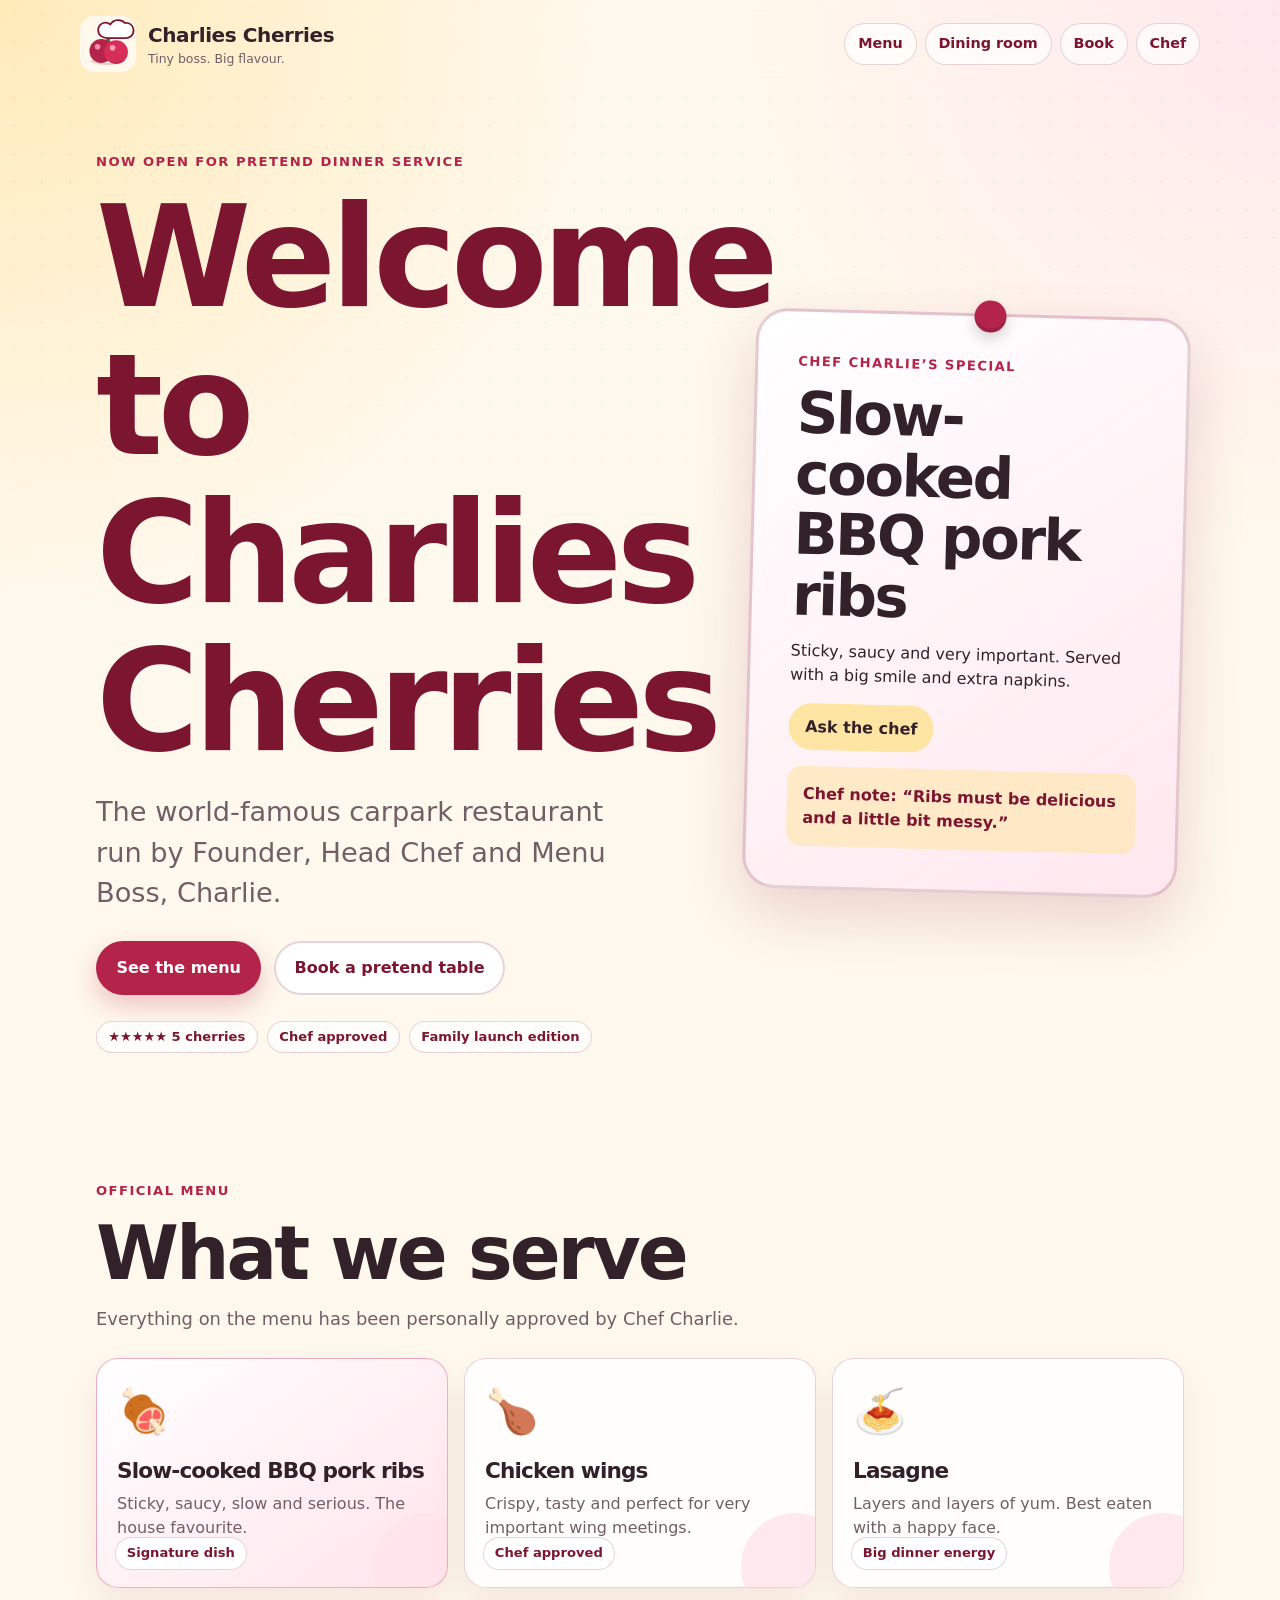
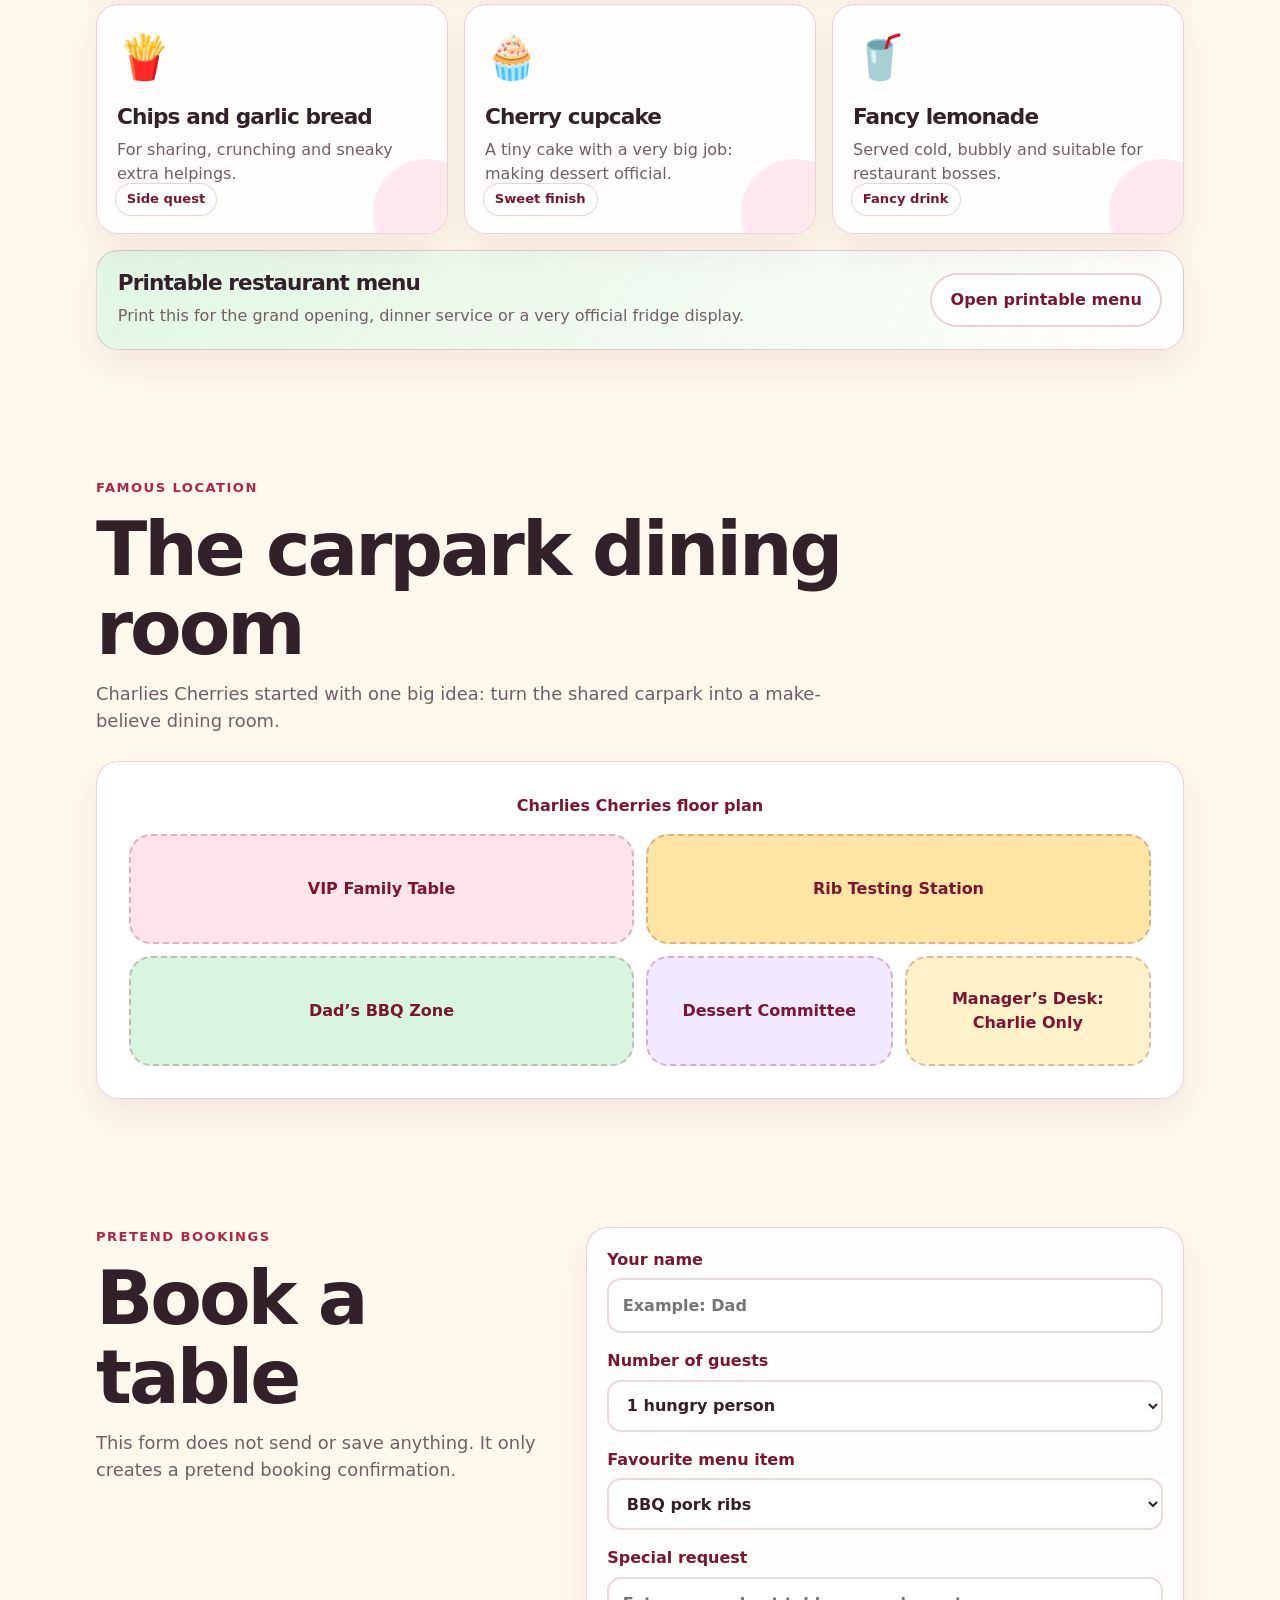
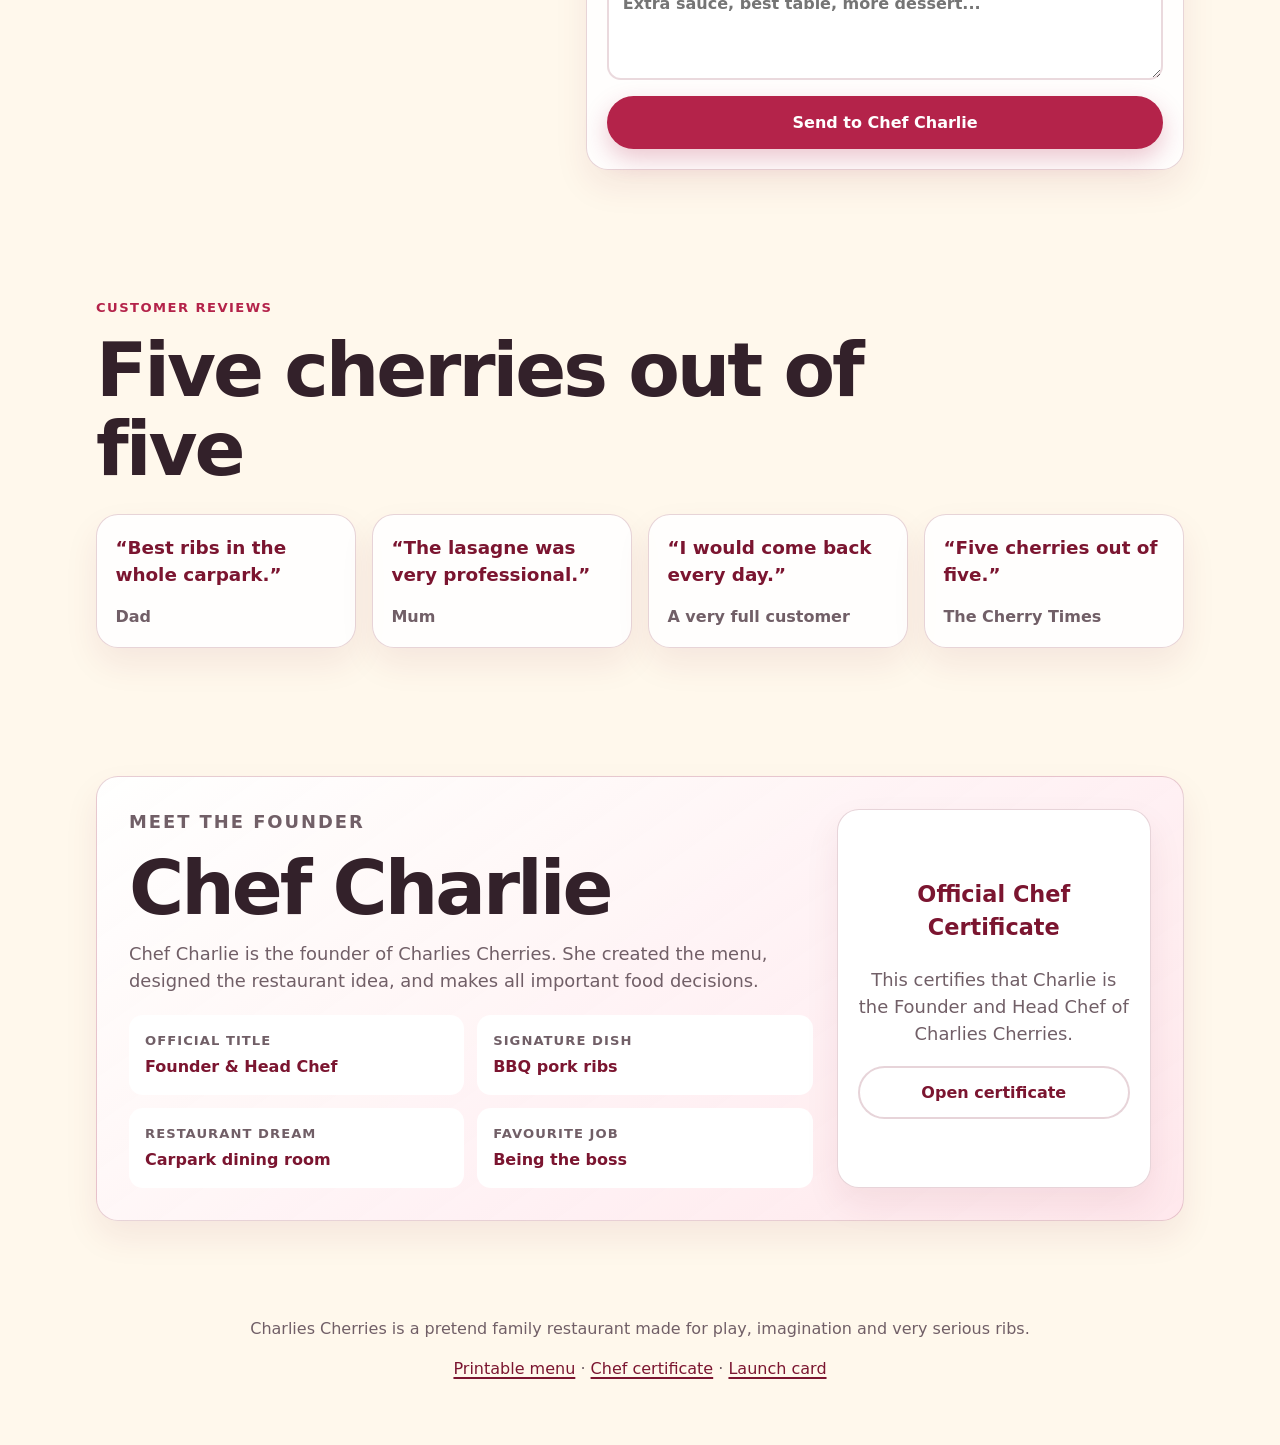
==== index.html @ 0bc9a3c6 "initial commit" ====
<!doctype html>
<html lang="en-AU">
<head>
  <meta charset="utf-8">
  <meta name="viewport" content="width=device-width, initial-scale=1">
  <meta name="robots" content="noindex,nofollow">
  <meta name="theme-color" content="#b4234a">
  <title>Charlies Cherries | Tiny boss. Big flavour.</title>
  <meta name="description" content="Charlies Cherries is a pretend family restaurant by Chef Charlie, serving ribs, wings, lasagne and big carpark dining room dreams.">
  <link rel="icon" href="/assets/img/icon-192.png">
  <link rel="apple-touch-icon" href="/assets/img/icon-192.png">
  <link rel="manifest" href="/manifest.webmanifest">
  <link rel="stylesheet" href="/assets/css/styles.css">
</head>
<body>
  <a class="skip-link" href="#main">Skip to content</a>

  <header class="site-header" aria-label="Charlies Cherries header">
    <a class="brand" href="/" aria-label="Charlies Cherries home">
      <img src="/assets/img/cherry-logo.svg" alt="" width="56" height="56">
      <span>
        <strong>Charlies Cherries</strong>
        <small>Tiny boss. Big flavour.</small>
      </span>
    </a>
    <nav aria-label="Main navigation">
      <a href="#menu">Menu</a>
      <a href="#dining-room">Dining room</a>
      <a href="#bookings">Book</a>
      <a href="#chef">Chef</a>
    </nav>
  </header>

  <main id="main">
    <section class="hero section-shell" aria-labelledby="hero-title">
      <div class="hero-copy">
        <p class="eyebrow">Now open for pretend dinner service</p>
        <h1 id="hero-title">Welcome to Charlies Cherries</h1>
        <p class="hero-subtitle">The world-famous carpark restaurant run by Founder, Head Chef and Menu Boss, Charlie.</p>
        <div class="hero-actions" aria-label="Page actions">
          <a class="button button-primary" href="#menu">See the menu</a>
          <a class="button button-secondary" href="#bookings">Book a pretend table</a>
        </div>
        <ul class="hero-badges" aria-label="Restaurant highlights">
          <li>★★★★★ 5 cherries</li>
          <li>Chef approved</li>
          <li>Family launch edition</li>
        </ul>
      </div>
      <div class="hero-card" aria-label="Restaurant special card">
        <div class="special-board">
          <span class="special-board__pin" aria-hidden="true"></span>
          <p class="eyebrow">Chef Charlie’s special</p>
          <h2>Slow-cooked BBQ pork ribs</h2>
          <p>Sticky, saucy and very important. Served with a big smile and extra napkins.</p>
          <button class="button button-small" type="button" data-chef-note>Ask the chef</button>
          <p class="chef-note" aria-live="polite">Chef note: “Ribs must be delicious and a little bit messy.”</p>
        </div>
      </div>
    </section>

    <section id="menu" class="section-shell" aria-labelledby="menu-title">
      <div class="section-heading">
        <p class="eyebrow">Official menu</p>
        <h2 id="menu-title">What we serve</h2>
        <p>Everything on the menu has been personally approved by Chef Charlie.</p>
      </div>

      <div class="menu-grid" aria-label="Menu items">
        <article class="menu-card menu-card-featured">
          <span class="menu-icon" aria-hidden="true">🍖</span>
          <h3>Slow-cooked BBQ pork ribs</h3>
          <p>Sticky, saucy, slow and serious. The house favourite.</p>
          <span class="menu-stamp">Signature dish</span>
        </article>
        <article class="menu-card">
          <span class="menu-icon" aria-hidden="true">🍗</span>
          <h3>Chicken wings</h3>
          <p>Crispy, tasty and perfect for very important wing meetings.</p>
          <span class="menu-stamp">Chef approved</span>
        </article>
        <article class="menu-card">
          <span class="menu-icon" aria-hidden="true">🍝</span>
          <h3>Lasagne</h3>
          <p>Layers and layers of yum. Best eaten with a happy face.</p>
          <span class="menu-stamp">Big dinner energy</span>
        </article>
        <article class="menu-card">
          <span class="menu-icon" aria-hidden="true">🍟</span>
          <h3>Chips and garlic bread</h3>
          <p>For sharing, crunching and sneaky extra helpings.</p>
          <span class="menu-stamp">Side quest</span>
        </article>
        <article class="menu-card">
          <span class="menu-icon" aria-hidden="true">🧁</span>
          <h3>Cherry cupcake</h3>
          <p>A tiny cake with a very big job: making dessert official.</p>
          <span class="menu-stamp">Sweet finish</span>
        </article>
        <article class="menu-card">
          <span class="menu-icon" aria-hidden="true">🥤</span>
          <h3>Fancy lemonade</h3>
          <p>Served cold, bubbly and suitable for restaurant bosses.</p>
          <span class="menu-stamp">Fancy drink</span>
        </article>
      </div>

      <div class="print-card">
        <div>
          <h3>Printable restaurant menu</h3>
          <p>Print this for the grand opening, dinner service or a very official fridge display.</p>
        </div>
        <a class="button button-secondary" href="/menu.html">Open printable menu</a>
      </div>
    </section>

    <section id="dining-room" class="section-shell dining-room" aria-labelledby="dining-title">
      <div class="section-heading">
        <p class="eyebrow">Famous location</p>
        <h2 id="dining-title">The carpark dining room</h2>
        <p>Charlies Cherries started with one big idea: turn the shared carpark into a make-believe dining room.</p>
      </div>

      <div class="map-card" role="img" aria-label="Pretend map of the Charlies Cherries carpark dining room">
        <div class="map-title">Charlies Cherries floor plan</div>
        <div class="map-grid">
          <div class="map-zone vip">VIP Family Table</div>
          <div class="map-zone ribs">Rib Testing Station</div>
          <div class="map-zone kitchen">Dad’s BBQ Zone</div>
          <div class="map-zone dessert">Dessert Committee</div>
          <div class="map-zone manager">Manager’s Desk: Charlie Only</div>
        </div>
      </div>
    </section>

    <section id="bookings" class="section-shell bookings" aria-labelledby="booking-title">
      <div class="section-heading">
        <p class="eyebrow">Pretend bookings</p>
        <h2 id="booking-title">Book a table</h2>
        <p>This form does not send or save anything. It only creates a pretend booking confirmation.</p>
      </div>

      <form class="booking-form" data-booking-form>
        <label>
          Your name
          <input name="guest" type="text" autocomplete="off" placeholder="Example: Dad" required>
        </label>
        <label>
          Number of guests
          <select name="guests" required>
            <option value="1">1 hungry person</option>
            <option value="2">2 hungry people</option>
            <option value="3">3 hungry people</option>
            <option value="4">4 hungry people</option>
            <option value="5">5+ very hungry people</option>
          </select>
        </label>
        <label>
          Favourite menu item
          <select name="meal" required>
            <option>BBQ pork ribs</option>
            <option>Chicken wings</option>
            <option>Lasagne</option>
            <option>Cherry cupcake</option>
          </select>
        </label>
        <label>
          Special request
          <textarea name="request" rows="3" placeholder="Extra sauce, best table, more dessert..."></textarea>
        </label>
        <button class="button button-primary" type="submit">Send to Chef Charlie</button>
      </form>

      <div class="confirmation" data-confirmation hidden aria-live="polite"></div>
    </section>

    <section class="section-shell reviews" aria-labelledby="reviews-title">
      <div class="section-heading">
        <p class="eyebrow">Customer reviews</p>
        <h2 id="reviews-title">Five cherries out of five</h2>
      </div>

      <div class="review-grid">
        <blockquote>
          <p>“Best ribs in the whole carpark.”</p>
          <cite>Dad</cite>
        </blockquote>
        <blockquote>
          <p>“The lasagne was very professional.”</p>
          <cite>Mum</cite>
        </blockquote>
        <blockquote>
          <p>“I would come back every day.”</p>
          <cite>A very full customer</cite>
        </blockquote>
        <blockquote>
          <p>“Five cherries out of five.”</p>
          <cite>The Cherry Times</cite>
        </blockquote>
      </div>
    </section>

    <section id="chef" class="section-shell chef" aria-labelledby="chef-title">
      <div class="chef-card">
        <div>
          <p class="eyebrow">Meet the founder</p>
          <h2 id="chef-title">Chef Charlie</h2>
          <p>Chef Charlie is the founder of Charlies Cherries. She created the menu, designed the restaurant idea, and makes all important food decisions.</p>
          <dl class="chef-facts">
            <div><dt>Official title</dt><dd>Founder & Head Chef</dd></div>
            <div><dt>Signature dish</dt><dd>BBQ pork ribs</dd></div>
            <div><dt>Restaurant dream</dt><dd>Carpark dining room</dd></div>
            <div><dt>Favourite job</dt><dd>Being the boss</dd></div>
          </dl>
        </div>
        <div class="certificate-preview">
          <p class="certificate-preview__title">Official Chef Certificate</p>
          <p>This certifies that Charlie is the Founder and Head Chef of Charlies Cherries.</p>
          <a class="button button-secondary" href="/certificate.html">Open certificate</a>
        </div>
      </div>
    </section>
  </main>

  <footer class="site-footer">
    <p>Charlies Cherries is a pretend family restaurant made for play, imagination and very serious ribs.</p>
    <p><a href="/menu.html">Printable menu</a> · <a href="/certificate.html">Chef certificate</a> · <a href="/launch-card.html">Launch card</a></p>
  </footer>

  <script src="/assets/js/app.js" defer></script>
</body>
</html>
---- assets/css/styles.css ----
:root {
  --cherry: #b4234a;
  --cherry-dark: #7b1530;
  --cherry-soft: #ffe4ec;
  --cream: #fff8ec;
  --butter: #ffe5a3;
  --mint: #d8f5df;
  --ink: #33212a;
  --muted: #715f67;
  --card: #ffffff;
  --line: rgba(123, 21, 48, 0.18);
  --shadow: 0 24px 60px rgba(123, 21, 48, 0.16);
  --radius-lg: 32px;
  --radius-md: 22px;
  --radius-sm: 14px;
  --max: 1120px;
}

* { box-sizing: border-box; }

html {
  scroll-behavior: smooth;
}

body {
  margin: 0;
  font-family: ui-rounded, "Avenir Next", "Nunito", "Segoe UI", system-ui, sans-serif;
  color: var(--ink);
  background:
    radial-gradient(circle at top left, rgba(255, 229, 163, 0.7), transparent 38rem),
    radial-gradient(circle at top right, rgba(255, 228, 236, 0.8), transparent 34rem),
    var(--cream);
  line-height: 1.5;
}

body::before {
  content: "";
  position: fixed;
  inset: 0;
  pointer-events: none;
  background-image: radial-gradient(rgba(180, 35, 74, 0.13) 1px, transparent 1px);
  background-size: 28px 28px;
  mask-image: linear-gradient(to bottom, rgba(0,0,0,0.75), transparent 70%);
}

a {
  color: var(--cherry-dark);
  text-decoration-thickness: 0.12em;
  text-underline-offset: 0.18em;
}

button, input, select, textarea {
  font: inherit;
}

.skip-link {
  position: absolute;
  left: 1rem;
  top: -4rem;
  z-index: 10;
  padding: 0.75rem 1rem;
  background: var(--ink);
  color: #fff;
  border-radius: 999px;
}

.skip-link:focus { top: 1rem; }

.site-header {
  position: sticky;
  top: 0;
  z-index: 5;
  display: flex;
  align-items: center;
  justify-content: space-between;
  gap: 1.5rem;
  max-width: calc(var(--max) + 2rem);
  margin: 0 auto;
  padding: 1rem;
  backdrop-filter: blur(16px);
}

.brand {
  display: inline-flex;
  align-items: center;
  gap: 0.75rem;
  color: var(--ink);
  text-decoration: none;
}

.brand strong,
.brand small {
  display: block;
}

.brand strong {
  font-size: clamp(1rem, 2vw, 1.25rem);
  letter-spacing: -0.02em;
}

.brand small {
  color: var(--muted);
  font-size: 0.78rem;
}

.site-header nav {
  display: flex;
  flex-wrap: wrap;
  justify-content: flex-end;
  gap: 0.5rem;
}

.site-header nav a {
  padding: 0.55rem 0.8rem;
  border: 1px solid var(--line);
  border-radius: 999px;
  background: rgba(255,255,255,0.7);
  color: var(--cherry-dark);
  font-weight: 800;
  font-size: 0.9rem;
  text-decoration: none;
}

.section-shell {
  max-width: var(--max);
  margin: 0 auto;
  padding: clamp(2rem, 5vw, 4.5rem) 1rem;
}

.hero {
  min-height: 74vh;
  display: grid;
  grid-template-columns: minmax(0, 1.15fr) minmax(300px, 0.85fr);
  align-items: center;
  gap: clamp(2rem, 5vw, 4rem);
}

.eyebrow {
  margin: 0 0 0.8rem;
  color: var(--cherry);
  font-size: 0.82rem;
  font-weight: 900;
  letter-spacing: 0.11em;
  text-transform: uppercase;
}

h1, h2, h3, p { margin-top: 0; }

h1, h2, h3 {
  line-height: 1.05;
  letter-spacing: -0.04em;
}

h1 {
  max-width: 11ch;
  margin-bottom: 1rem;
  font-size: clamp(4rem, 12vw, 8.8rem);
  color: var(--cherry-dark);
}

h2 {
  margin-bottom: 0.8rem;
  font-size: clamp(2.2rem, 6vw, 4.7rem);
}

h3 {
  margin-bottom: 0.6rem;
  font-size: 1.35rem;
}

.hero-subtitle {
  max-width: 34rem;
  font-size: clamp(1.25rem, 3vw, 1.7rem);
  color: var(--muted);
}

.hero-actions,
.screen-actions {
  display: flex;
  flex-wrap: wrap;
  gap: 0.8rem;
  margin-top: 1.4rem;
}

.button {
  display: inline-flex;
  align-items: center;
  justify-content: center;
  min-height: 48px;
  padding: 0.8rem 1.15rem;
  border: 2px solid transparent;
  border-radius: 999px;
  cursor: pointer;
  font-weight: 900;
  text-decoration: none;
  transition: transform 150ms ease, box-shadow 150ms ease;
}

.button:hover,
.button:focus-visible {
  transform: translateY(-2px);
}

.button-primary {
  background: var(--cherry);
  color: #fff;
  box-shadow: 0 10px 24px rgba(180, 35, 74, 0.25);
}

.button-secondary {
  background: #fff;
  border-color: var(--line);
  color: var(--cherry-dark);
}

.button-small {
  min-height: 40px;
  padding: 0.6rem 0.9rem;
  background: var(--butter);
  color: var(--ink);
}

.hero-badges {
  display: flex;
  flex-wrap: wrap;
  gap: 0.6rem;
  list-style: none;
  padding: 0;
  margin: 1.6rem 0 0;
}

.hero-badges li,
.menu-stamp {
  display: inline-flex;
  align-items: center;
  min-height: 2rem;
  padding: 0.35rem 0.7rem;
  border: 1px solid var(--line);
  border-radius: 999px;
  background: rgba(255,255,255,0.78);
  color: var(--cherry-dark);
  font-weight: 900;
  font-size: 0.82rem;
}

.hero-card {
  position: relative;
}

.special-board {
  position: relative;
  padding: clamp(1.5rem, 5vw, 2.5rem);
  border: 3px solid rgba(123, 21, 48, 0.2);
  border-radius: var(--radius-lg);
  background:
    linear-gradient(145deg, rgba(255, 255, 255, 0.94), rgba(255, 228, 236, 0.88)),
    #fff;
  box-shadow: var(--shadow);
  transform: rotate(1.5deg);
}

.special-board__pin {
  position: absolute;
  top: -16px;
  left: 50%;
  width: 32px;
  height: 32px;
  border-radius: 50%;
  background: var(--cherry);
  box-shadow: inset 0 -4px 0 rgba(0,0,0,0.12), 0 6px 14px rgba(0,0,0,0.16);
}

.special-board h2 {
  font-size: clamp(2rem, 5vw, 3.6rem);
}

.chef-note {
  margin: 1rem 0 0;
  padding: 1rem;
  border-radius: var(--radius-sm);
  background: rgba(255, 229, 163, 0.55);
  color: var(--cherry-dark);
  font-weight: 800;
}

.section-heading {
  max-width: 48rem;
  margin-bottom: 1.6rem;
}

.section-heading p:not(.eyebrow) {
  color: var(--muted);
  font-size: 1.12rem;
}

.menu-grid,
.review-grid {
  display: grid;
  grid-template-columns: repeat(3, minmax(0, 1fr));
  gap: 1rem;
}

.menu-card,
.print-card,
.map-card,
.booking-form,
.confirmation,
.review-grid blockquote,
.chef-card,
.certificate-preview {
  border: 1px solid var(--line);
  border-radius: var(--radius-md);
  background: rgba(255,255,255,0.86);
  box-shadow: 0 16px 34px rgba(123, 21, 48, 0.08);
}

.menu-card {
  position: relative;
  min-height: 230px;
  padding: 1.25rem;
  overflow: hidden;
}

.menu-card::after {
  content: "";
  position: absolute;
  right: -34px;
  bottom: -34px;
  width: 108px;
  height: 108px;
  border-radius: 50%;
  background: rgba(255, 228, 236, 0.8);
}

.menu-card-featured {
  background: linear-gradient(145deg, #fff, #ffe4ec);
  border-color: rgba(180, 35, 74, 0.32);
}

.menu-icon {
  display: block;
  margin-bottom: 1rem;
  font-size: 2.7rem;
}

.menu-card p {
  color: var(--muted);
}

.menu-stamp {
  position: absolute;
  z-index: 1;
  bottom: 1.1rem;
  left: 1.1rem;
  background: #fff;
}

.print-card {
  display: flex;
  align-items: center;
  justify-content: space-between;
  gap: 1rem;
  margin-top: 1rem;
  padding: 1.3rem;
  background: linear-gradient(120deg, rgba(216,245,223,0.75), rgba(255,255,255,0.86));
}

.print-card p { margin-bottom: 0; color: var(--muted); }

.map-card {
  padding: clamp(1rem, 4vw, 2rem);
  background: #fff;
}

.map-title {
  margin-bottom: 1rem;
  color: var(--cherry-dark);
  font-weight: 900;
  text-align: center;
}

.map-grid {
  display: grid;
  grid-template-columns: repeat(4, minmax(0, 1fr));
  grid-auto-rows: minmax(110px, auto);
  gap: 0.75rem;
}

.map-zone {
  display: flex;
  align-items: center;
  justify-content: center;
  min-height: 110px;
  padding: 1rem;
  border: 2px dashed rgba(123, 21, 48, 0.25);
  border-radius: var(--radius-md);
  background: var(--cream);
  color: var(--cherry-dark);
  font-weight: 900;
  text-align: center;
}

.map-zone.vip { grid-column: span 2; background: var(--cherry-soft); }
.map-zone.ribs { grid-column: span 2; background: var(--butter); }
.map-zone.kitchen { grid-column: span 2; background: var(--mint); }
.map-zone.dessert { background: #f0e9ff; }
.map-zone.manager { background: #fff1c9; }

.bookings {
  display: grid;
  grid-template-columns: minmax(0, 0.78fr) minmax(300px, 1fr);
  gap: 1.5rem;
  align-items: start;
}

.bookings .section-heading { margin-bottom: 0; }

.booking-form {
  display: grid;
  gap: 1rem;
  padding: 1.25rem;
}

.booking-form label {
  display: grid;
  gap: 0.4rem;
  color: var(--cherry-dark);
  font-weight: 900;
}

.booking-form input,
.booking-form select,
.booking-form textarea {
  width: 100%;
  border: 2px solid rgba(123, 21, 48, 0.16);
  border-radius: var(--radius-sm);
  padding: 0.85rem;
  background: #fff;
  color: var(--ink);
}

.booking-form input:focus,
.booking-form select:focus,
.booking-form textarea:focus {
  outline: 3px solid rgba(180, 35, 74, 0.18);
  border-color: var(--cherry);
}

.confirmation {
  grid-column: 2;
  padding: 1.25rem;
  background: var(--mint);
  font-weight: 800;
}

.review-grid {
  grid-template-columns: repeat(4, minmax(0, 1fr));
}

.review-grid blockquote {
  margin: 0;
  padding: 1.15rem;
}

.review-grid p {
  margin-bottom: 1rem;
  color: var(--cherry-dark);
  font-size: 1.15rem;
  font-weight: 900;
}

.review-grid cite {
  color: var(--muted);
  font-style: normal;
  font-weight: 800;
}

.chef-card {
  display: grid;
  grid-template-columns: minmax(0, 1fr) minmax(280px, 0.46fr);
  gap: 1.5rem;
  padding: clamp(1.25rem, 4vw, 2rem);
  background: linear-gradient(145deg, rgba(255,255,255,0.92), rgba(255,228,236,0.82));
}

.chef-card p { color: var(--muted); font-size: 1.12rem; }

.chef-facts {
  display: grid;
  grid-template-columns: repeat(2, minmax(0, 1fr));
  gap: 0.8rem;
  margin: 1.3rem 0 0;
}

.chef-facts div {
  padding: 1rem;
  border-radius: var(--radius-sm);
  background: #fff;
}

.chef-facts dt {
  color: var(--muted);
  font-size: 0.82rem;
  font-weight: 900;
  text-transform: uppercase;
  letter-spacing: 0.08em;
}

.chef-facts dd {
  margin: 0.25rem 0 0;
  color: var(--cherry-dark);
  font-weight: 900;
}

.certificate-preview {
  display: flex;
  flex-direction: column;
  justify-content: center;
  padding: 1.25rem;
  background: #fff;
  text-align: center;
}

.certificate-preview__title {
  color: var(--cherry-dark) !important;
  font-size: 1.4rem !important;
  font-weight: 900;
}

.site-footer {
  max-width: var(--max);
  margin: 0 auto;
  padding: 2rem 1rem 3rem;
  color: var(--muted);
  text-align: center;
}

.confetti-piece {
  position: fixed;
  top: -1rem;
  width: 0.75rem;
  height: 0.75rem;
  border-radius: 0.25rem;
  background: var(--cherry);
  pointer-events: none;
  animation: fall 1100ms ease-in forwards;
}

@keyframes fall {
  to {
    transform: translateY(110vh) rotate(540deg);
    opacity: 0;
  }
}

/* Printable pages */
.print-page {
  display: grid;
  min-height: 100vh;
  place-items: center;
  padding: 1rem;
}

.print-sheet,
.certificate-sheet {
  width: min(100%, 840px);
  margin: auto;
}

.print-sheet,
.certificate-border {
  padding: clamp(1.5rem, 4vw, 3rem);
  border: 2px solid var(--line);
  border-radius: var(--radius-lg);
  background: rgba(255,255,255,0.92);
  box-shadow: var(--shadow);
  text-align: center;
}

.print-logo {
  display: block;
  margin: 0 auto 0.6rem;
}

.print-sheet h1,
.certificate-sheet h1 {
  max-width: none;
  margin: 0;
  font-size: clamp(3rem, 10vw, 6rem);
}

.print-subtitle {
  color: var(--muted);
  font-size: 1.3rem;
  font-weight: 800;
}

.print-menu-section {
  margin-top: 1.5rem;
  text-align: left;
}

.print-menu-section h2 {
  padding-bottom: 0.45rem;
  border-bottom: 2px dashed var(--line);
  color: var(--cherry-dark);
  font-size: 1.8rem;
}

.print-menu-section ul {
  display: grid;
  gap: 0.8rem;
  list-style: none;
  padding: 0;
}

.print-menu-section li {
  display: flex;
  justify-content: space-between;
  gap: 1rem;
  padding: 0.8rem;
  border-radius: var(--radius-sm);
  background: var(--cream);
}

.print-menu-section span {
  color: var(--muted);
  text-align: right;
}

.print-note {
  margin-top: 1.5rem;
  padding: 1rem;
  border-radius: var(--radius-sm);
  background: var(--cherry-soft);
  color: var(--cherry-dark);
  font-weight: 800;
}

.certificate-border {
  position: relative;
  border: 10px double rgba(180, 35, 74, 0.38);
}

.certificate-intro {
  margin-top: 1.5rem;
  color: var(--muted);
  font-size: 1.2rem;
  font-weight: 800;
}

.certificate-name {
  margin: 0.2rem 0;
  color: var(--cherry);
  font-size: clamp(4rem, 12vw, 7rem);
  font-weight: 900;
  line-height: 1;
}

.certificate-copy {
  max-width: 42rem;
  margin: 1rem auto;
  color: var(--ink);
  font-size: 1.2rem;
}

.certificate-signatures {
  display: grid;
  grid-template-columns: repeat(2, minmax(0, 1fr));
  gap: 2rem;
  max-width: 38rem;
  margin: 2.5rem auto 1rem;
}

.certificate-signatures span {
  display: block;
  height: 2px;
  background: var(--line);
}

.certificate-signatures p {
  margin-top: 0.45rem;
  color: var(--muted);
  font-weight: 900;
}

.certificate-seal {
  margin: 1rem 0 0;
  color: var(--cherry);
  font-size: 2rem;
  letter-spacing: 0.2rem;
}

@media (max-width: 860px) {
  .site-header {
    position: relative;
    align-items: flex-start;
    flex-direction: column;
  }

  .site-header nav { justify-content: flex-start; }

  .hero,
  .bookings,
  .chef-card {
    grid-template-columns: 1fr;
  }

  .confirmation { grid-column: auto; }

  .menu-grid,
  .review-grid {
    grid-template-columns: repeat(2, minmax(0, 1fr));
  }

  .map-grid {
    grid-template-columns: 1fr 1fr;
  }

  .map-zone.vip,
  .map-zone.ribs,
  .map-zone.kitchen {
    grid-column: span 1;
  }
}

@media (max-width: 560px) {
  .site-header nav a { font-size: 0.82rem; }
  .menu-grid,
  .review-grid,
  .chef-facts,
  .certificate-signatures {
    grid-template-columns: 1fr;
  }
  .print-card,
  .print-menu-section li {
    align-items: flex-start;
    flex-direction: column;
  }
  .print-menu-section span { text-align: left; }
}

@media (prefers-reduced-motion: reduce) {
  *, *::before, *::after {
    animation-duration: 0.001ms !important;
    animation-iteration-count: 1 !important;
    scroll-behavior: auto !important;
    transition-duration: 0.001ms !important;
  }
}

@media print {
  body {
    background: #fff !important;
  }

  body::before,
  .site-header,
  .site-footer,
  .screen-actions {
    display: none !important;
  }

  .print-page {
    display: block;
    min-height: auto;
    padding: 0;
  }

  .print-sheet,
  .certificate-sheet,
  .certificate-border {
    width: 100%;
    box-shadow: none;
  }

  .print-sheet,
  .certificate-border {
    border-color: #7b1530;
  }
}


.launch-card-border h1 {
  font-size: clamp(2.8rem, 9vw, 5.4rem);
}

.qr-placeholder {
  display: grid;
  place-items: center;
  width: min(72vw, 280px);
  aspect-ratio: 1;
  margin: 1.6rem auto;
  border: 4px dashed rgba(123, 21, 48, 0.35);
  border-radius: 28px;
  background: repeating-linear-gradient(45deg, rgba(180,35,74,0.08), rgba(180,35,74,0.08) 10px, rgba(255,255,255,0.7) 10px, rgba(255,255,255,0.7) 20px);
  color: var(--cherry-dark);
  font-weight: 900;
}
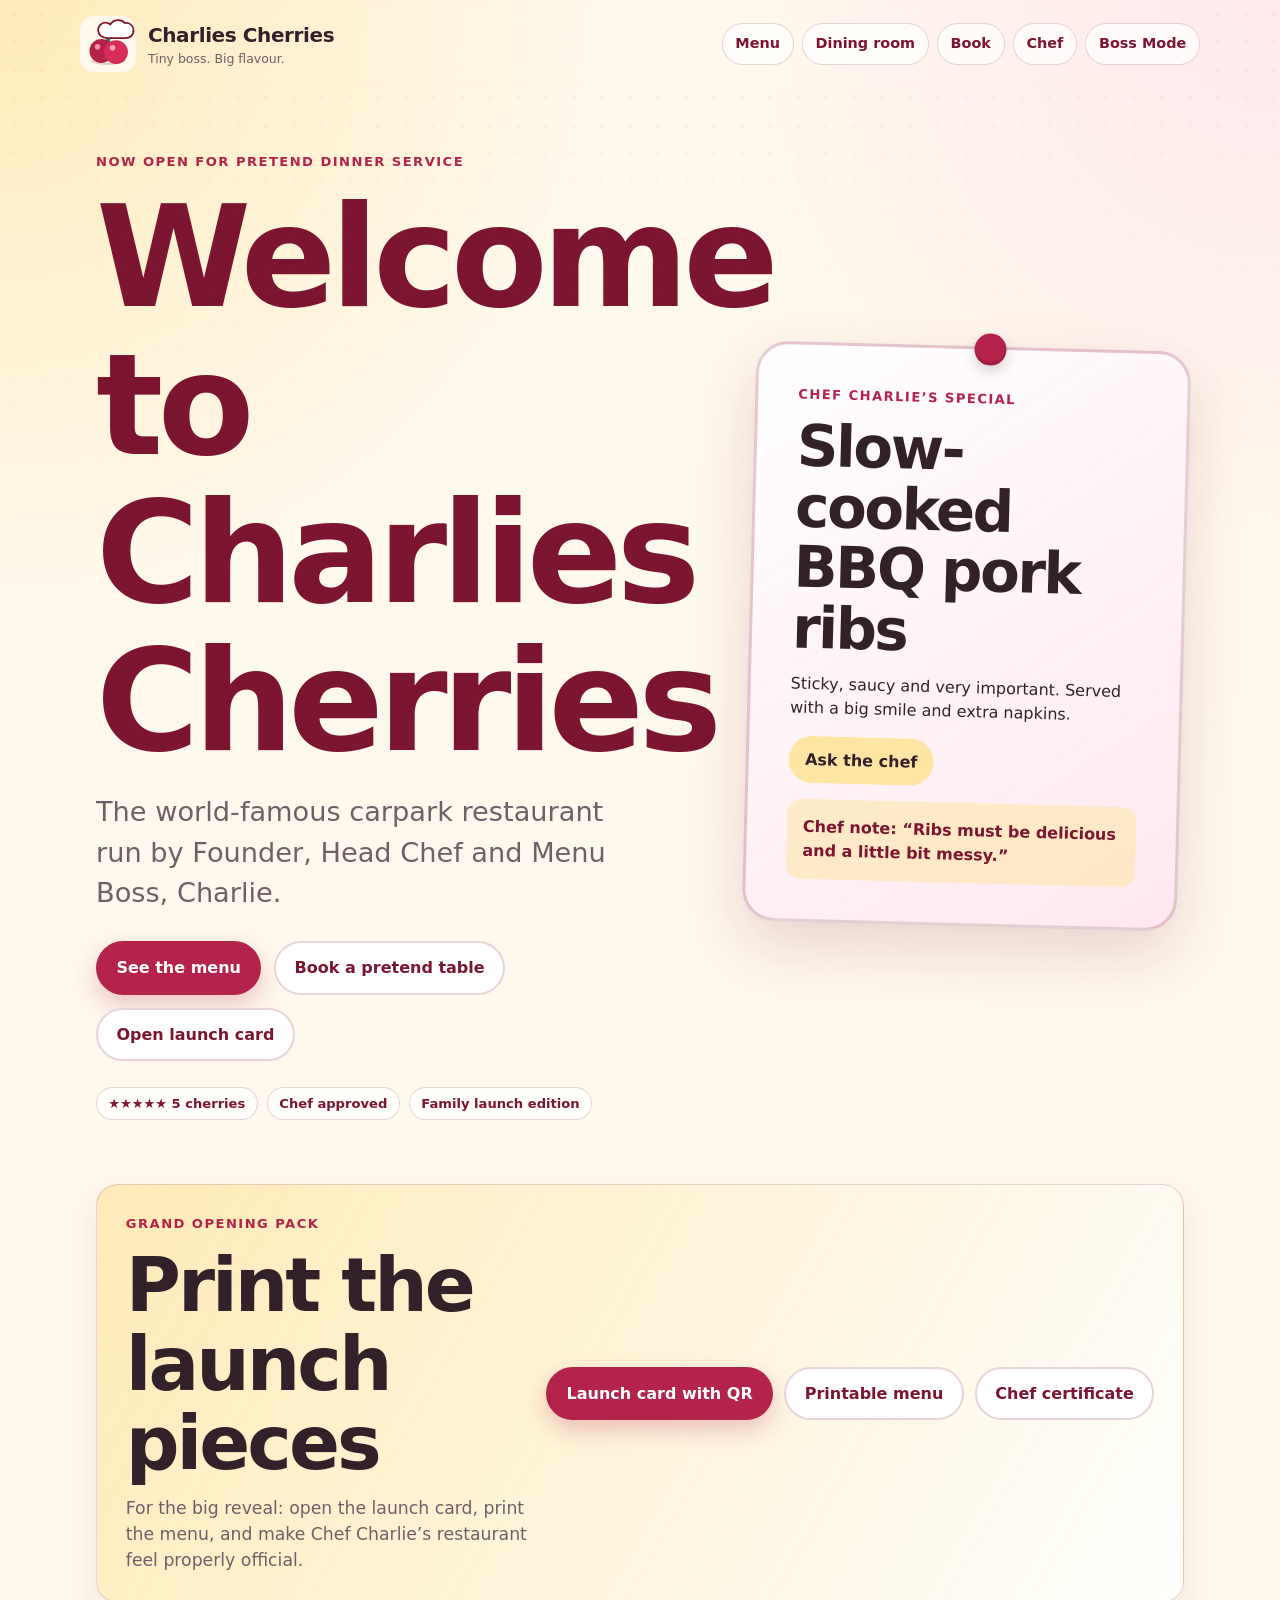
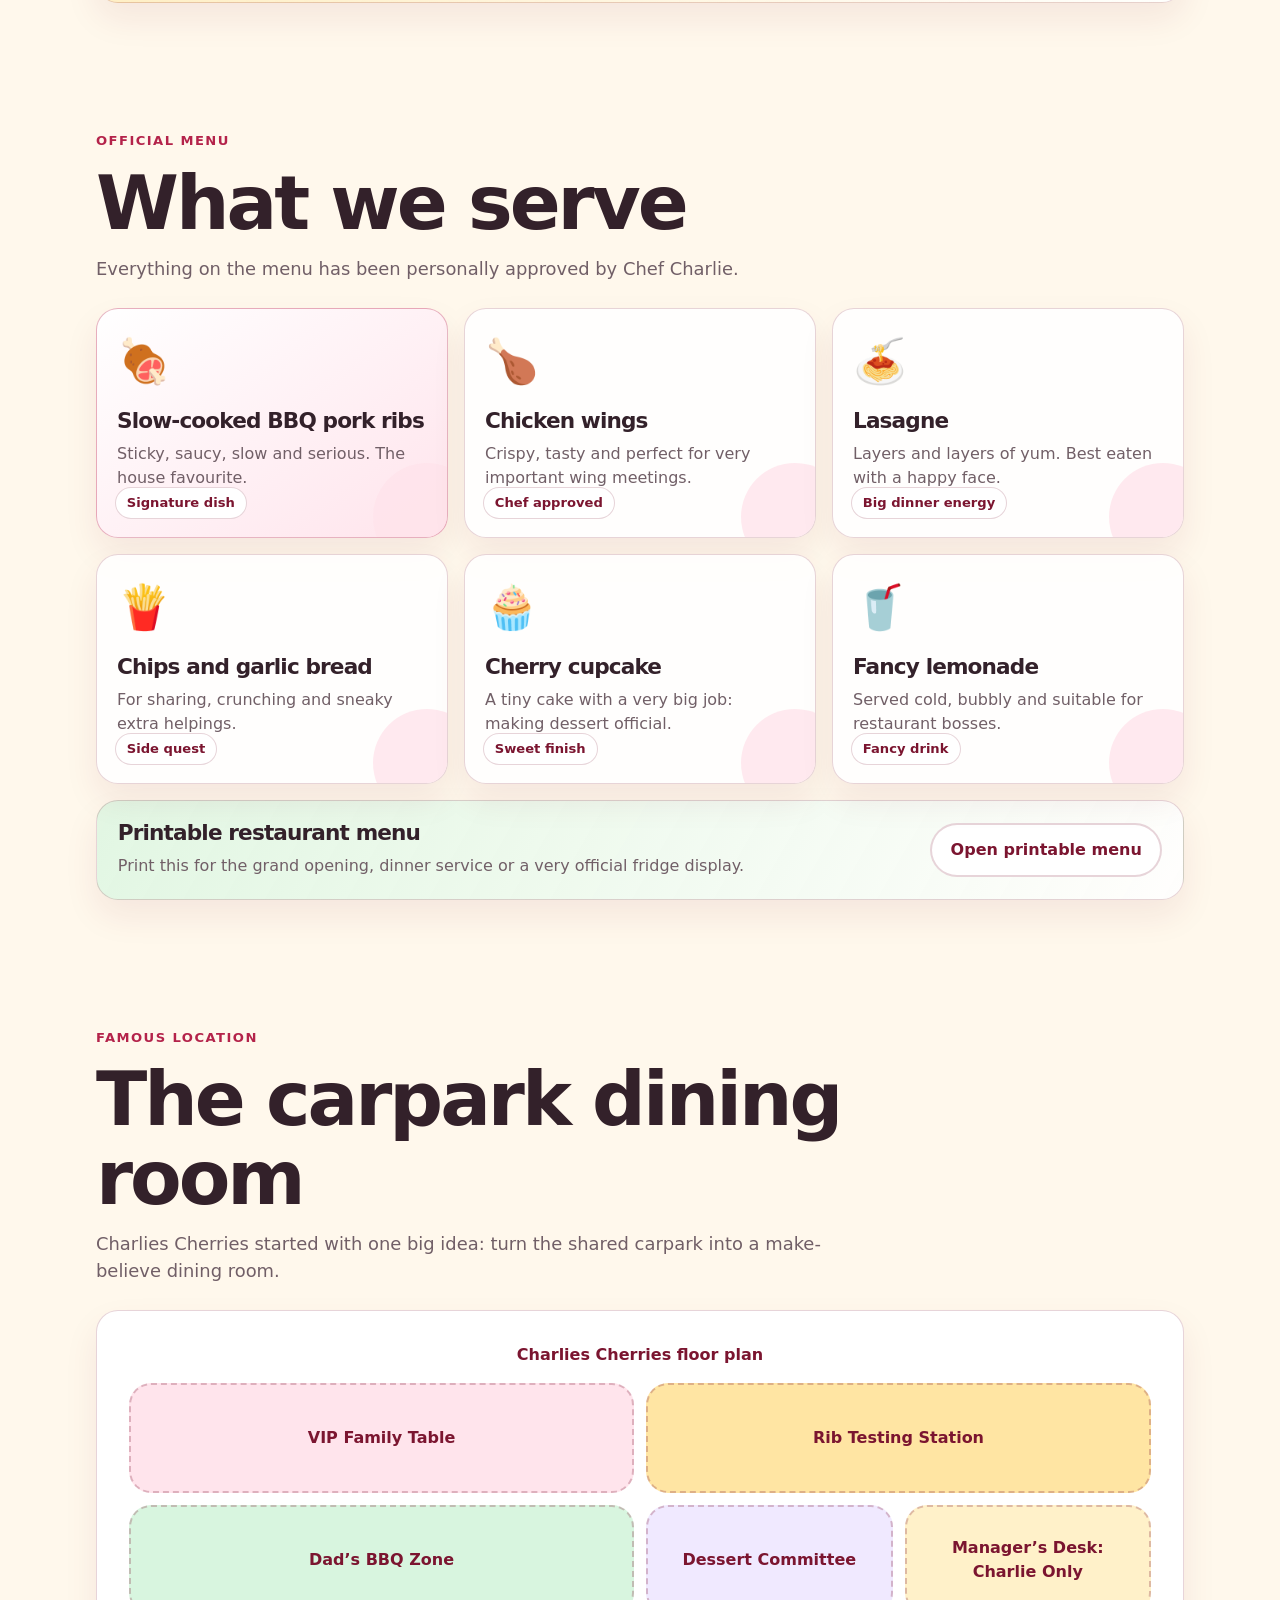
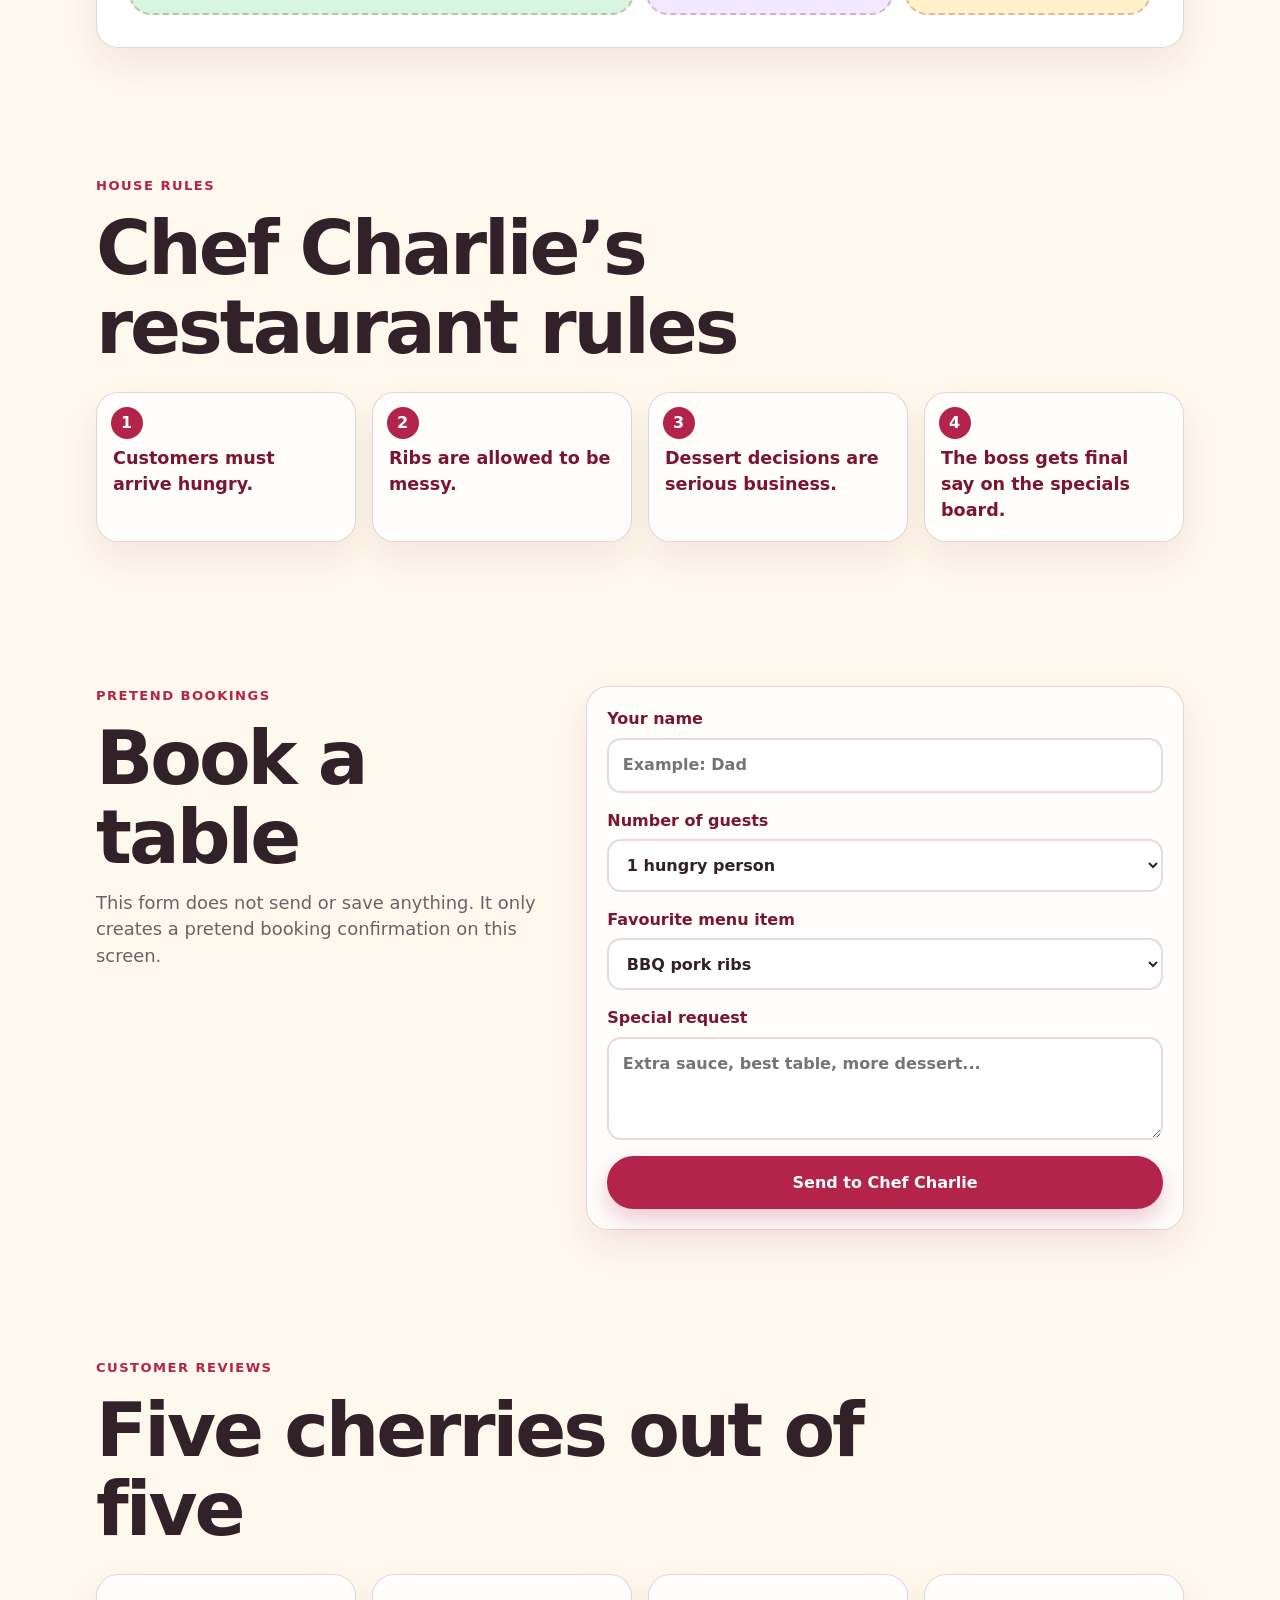
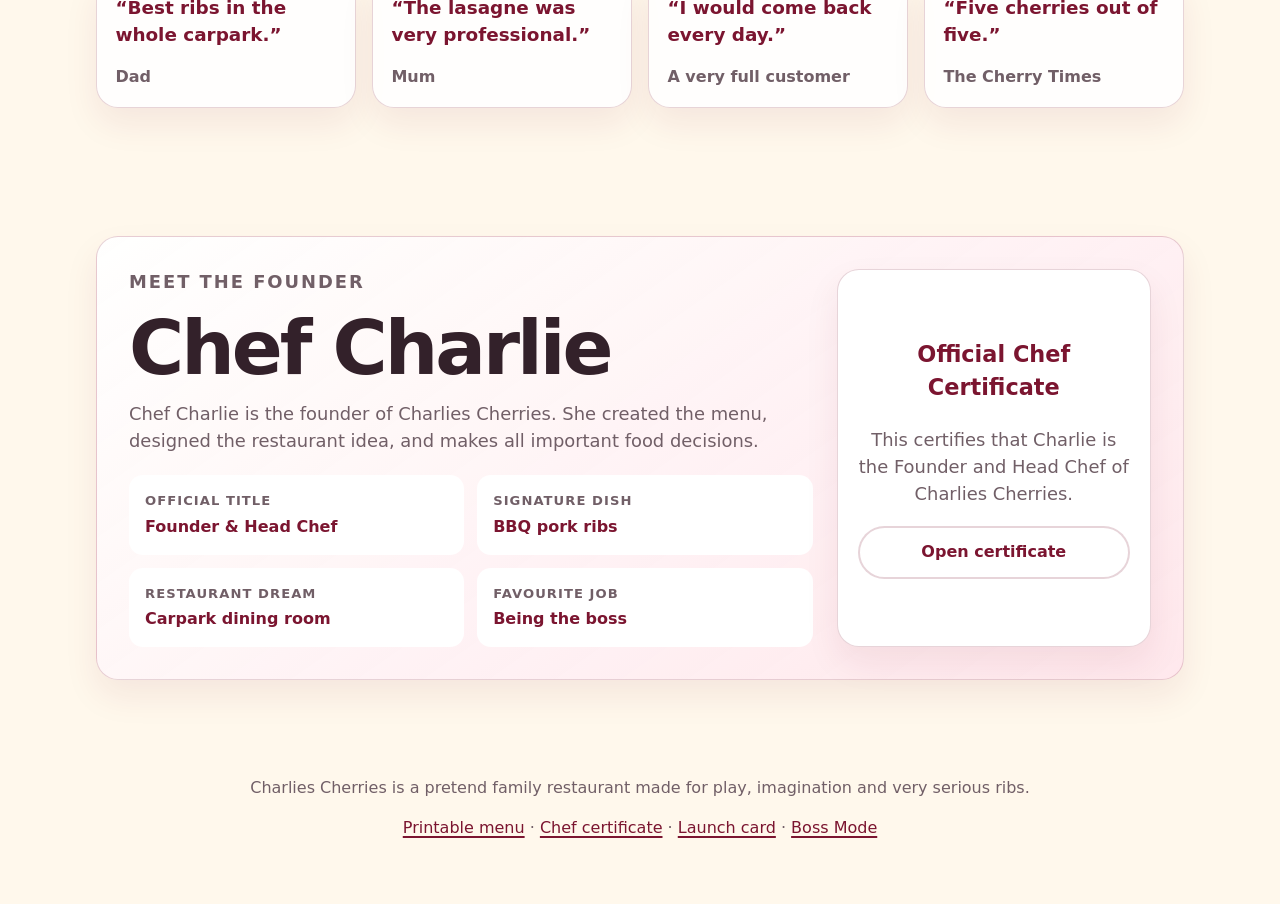
==== commit c8f3e58a: "v1.1" ====
--- a/index.html
+++ b/index.html
@@ -28,18 +28,20 @@
       <a href="#dining-room">Dining room</a>
       <a href="#bookings">Book</a>
       <a href="#chef">Chef</a>
+      <a href="/boss-mode.html">Boss Mode</a>
     </nav>
   </header>
 
   <main id="main">
     <section class="hero section-shell" aria-labelledby="hero-title">
       <div class="hero-copy">
-        <p class="eyebrow">Now open for pretend dinner service</p>
+        <p class="eyebrow" data-live-announcement>Now open for pretend dinner service</p>
         <h1 id="hero-title">Welcome to Charlies Cherries</h1>
         <p class="hero-subtitle">The world-famous carpark restaurant run by Founder, Head Chef and Menu Boss, Charlie.</p>
         <div class="hero-actions" aria-label="Page actions">
           <a class="button button-primary" href="#menu">See the menu</a>
           <a class="button button-secondary" href="#bookings">Book a pretend table</a>
+          <a class="button button-secondary" href="/launch-card.html">Open launch card</a>
         </div>
         <ul class="hero-badges" aria-label="Restaurant highlights">
           <li>★★★★★ 5 cherries</li>
@@ -51,7 +53,7 @@
         <div class="special-board">
           <span class="special-board__pin" aria-hidden="true"></span>
           <p class="eyebrow">Chef Charlie’s special</p>
-          <h2>Slow-cooked BBQ pork ribs</h2>
+          <h2 data-live-special>Slow-cooked BBQ pork ribs</h2>
           <p>Sticky, saucy and very important. Served with a big smile and extra napkins.</p>
           <button class="button button-small" type="button" data-chef-note>Ask the chef</button>
           <p class="chef-note" aria-live="polite">Chef note: “Ribs must be delicious and a little bit messy.”</p>
@@ -59,6 +61,21 @@
       </div>
     </section>
 
+    <section class="section-shell launch-pack" aria-labelledby="launch-pack-title">
+      <div class="launch-pack-card">
+        <div>
+          <p class="eyebrow">Grand opening pack</p>
+          <h2 id="launch-pack-title">Print the launch pieces</h2>
+          <p>For the big reveal: open the launch card, print the menu, and make Chef Charlie’s restaurant feel properly official.</p>
+        </div>
+        <div class="launch-pack-actions" aria-label="Launch pack links">
+          <a class="button button-primary" href="/launch-card.html">Launch card with QR</a>
+          <a class="button button-secondary" href="/menu.html">Printable menu</a>
+          <a class="button button-secondary" href="/certificate.html">Chef certificate</a>
+        </div>
+      </div>
+    </section>
+
     <section id="menu" class="section-shell" aria-labelledby="menu-title">
       <div class="section-heading">
         <p class="eyebrow">Official menu</p>
@@ -67,37 +84,37 @@
       </div>
 
       <div class="menu-grid" aria-label="Menu items">
-        <article class="menu-card menu-card-featured">
+        <article class="menu-card menu-card-featured" tabindex="0" data-menu-card>
           <span class="menu-icon" aria-hidden="true">🍖</span>
           <h3>Slow-cooked BBQ pork ribs</h3>
           <p>Sticky, saucy, slow and serious. The house favourite.</p>
           <span class="menu-stamp">Signature dish</span>
         </article>
-        <article class="menu-card">
+        <article class="menu-card" tabindex="0" data-menu-card>
           <span class="menu-icon" aria-hidden="true">🍗</span>
           <h3>Chicken wings</h3>
           <p>Crispy, tasty and perfect for very important wing meetings.</p>
           <span class="menu-stamp">Chef approved</span>
         </article>
-        <article class="menu-card">
+        <article class="menu-card" tabindex="0" data-menu-card>
           <span class="menu-icon" aria-hidden="true">🍝</span>
           <h3>Lasagne</h3>
           <p>Layers and layers of yum. Best eaten with a happy face.</p>
           <span class="menu-stamp">Big dinner energy</span>
         </article>
-        <article class="menu-card">
+        <article class="menu-card" tabindex="0" data-menu-card>
           <span class="menu-icon" aria-hidden="true">🍟</span>
           <h3>Chips and garlic bread</h3>
           <p>For sharing, crunching and sneaky extra helpings.</p>
           <span class="menu-stamp">Side quest</span>
         </article>
-        <article class="menu-card">
+        <article class="menu-card" tabindex="0" data-menu-card>
           <span class="menu-icon" aria-hidden="true">🧁</span>
           <h3>Cherry cupcake</h3>
           <p>A tiny cake with a very big job: making dessert official.</p>
           <span class="menu-stamp">Sweet finish</span>
         </article>
-        <article class="menu-card">
+        <article class="menu-card" tabindex="0" data-menu-card>
           <span class="menu-icon" aria-hidden="true">🥤</span>
           <h3>Fancy lemonade</h3>
           <p>Served cold, bubbly and suitable for restaurant bosses.</p>
@@ -124,7 +141,7 @@
       <div class="map-card" role="img" aria-label="Pretend map of the Charlies Cherries carpark dining room">
         <div class="map-title">Charlies Cherries floor plan</div>
         <div class="map-grid">
-          <div class="map-zone vip">VIP Family Table</div>
+          <div class="map-zone vip" data-live-table>VIP Family Table</div>
           <div class="map-zone ribs">Rib Testing Station</div>
           <div class="map-zone kitchen">Dad’s BBQ Zone</div>
           <div class="map-zone dessert">Dessert Committee</div>
@@ -133,11 +150,24 @@
       </div>
     </section>
 
+    <section class="section-shell rules" aria-labelledby="rules-title">
+      <div class="section-heading">
+        <p class="eyebrow">House rules</p>
+        <h2 id="rules-title">Chef Charlie’s restaurant rules</h2>
+      </div>
+      <ol class="rules-list">
+        <li>Customers must arrive hungry.</li>
+        <li>Ribs are allowed to be messy.</li>
+        <li>Dessert decisions are serious business.</li>
+        <li>The boss gets final say on the specials board.</li>
+      </ol>
+    </section>
+
     <section id="bookings" class="section-shell bookings" aria-labelledby="booking-title">
       <div class="section-heading">
         <p class="eyebrow">Pretend bookings</p>
         <h2 id="booking-title">Book a table</h2>
-        <p>This form does not send or save anything. It only creates a pretend booking confirmation.</p>
+        <p>This form does not send or save anything. It only creates a pretend booking confirmation on this screen.</p>
       </div>
 
       <form class="booking-form" data-booking-form>
@@ -148,11 +178,11 @@
         <label>
           Number of guests
           <select name="guests" required>
-            <option value="1">1 hungry person</option>
-            <option value="2">2 hungry people</option>
-            <option value="3">3 hungry people</option>
-            <option value="4">4 hungry people</option>
-            <option value="5">5+ very hungry people</option>
+            <option value="1 hungry person">1 hungry person</option>
+            <option value="2 hungry people">2 hungry people</option>
+            <option value="3 hungry people">3 hungry people</option>
+            <option value="4 hungry people">4 hungry people</option>
+            <option value="5+ very hungry people">5+ very hungry people</option>
           </select>
         </label>
         <label>
@@ -224,7 +254,7 @@
 
   <footer class="site-footer">
     <p>Charlies Cherries is a pretend family restaurant made for play, imagination and very serious ribs.</p>
-    <p><a href="/menu.html">Printable menu</a> · <a href="/certificate.html">Chef certificate</a> · <a href="/launch-card.html">Launch card</a></p>
+    <p><a href="/menu.html">Printable menu</a> · <a href="/certificate.html">Chef certificate</a> · <a href="/launch-card.html">Launch card</a> · <a href="/boss-mode.html">Boss Mode</a></p>
   </footer>
 
   <script src="/assets/js/app.js" defer></script>
--- a/assets/css/styles.css
+++ b/assets/css/styles.css
@@ -18,6 +18,8 @@
 
 * { box-sizing: border-box; }
 
+[hidden] { display: none !important; }
+
 html {
   scroll-behavior: smooth;
 }
@@ -303,6 +305,10 @@
 .menu-card,
 .print-card,
 .map-card,
+.launch-pack-card,
+.rules-list li,
+.boss-panel,
+.boss-preview,
 .booking-form,
 .confirmation,
 .review-grid blockquote,
@@ -406,6 +412,150 @@
 .map-zone.dessert { background: #f0e9ff; }
 .map-zone.manager { background: #fff1c9; }
 
+
+.launch-pack {
+  padding-top: 0;
+}
+
+.launch-pack-card {
+  display: grid;
+  grid-template-columns: minmax(0, 1fr) auto;
+  align-items: center;
+  gap: 1rem;
+  padding: clamp(1.2rem, 4vw, 1.8rem);
+  background: linear-gradient(120deg, rgba(255, 229, 163, 0.72), rgba(255,255,255,0.9));
+}
+
+.launch-pack-card p:not(.eyebrow) {
+  max-width: 46rem;
+  margin-bottom: 0;
+  color: var(--muted);
+  font-size: 1.08rem;
+}
+
+.launch-pack-actions {
+  display: flex;
+  flex-wrap: wrap;
+  justify-content: flex-end;
+  gap: 0.7rem;
+}
+
+.rules-list {
+  display: grid;
+  grid-template-columns: repeat(4, minmax(0, 1fr));
+  gap: 1rem;
+  padding: 0;
+  list-style: none;
+  counter-reset: rules;
+}
+
+.rules-list li {
+  position: relative;
+  min-height: 150px;
+  padding: 3.2rem 1rem 1rem;
+  color: var(--cherry-dark);
+  font-size: 1.1rem;
+  font-weight: 900;
+  overflow: hidden;
+}
+
+.rules-list li::before {
+  counter-increment: rules;
+  content: counter(rules);
+  position: absolute;
+  top: 0.85rem;
+  left: 0.85rem;
+  display: grid;
+  place-items: center;
+  width: 2rem;
+  height: 2rem;
+  border-radius: 999px;
+  background: var(--cherry);
+  color: #fff;
+  font-size: 1rem;
+}
+
+.menu-card[tabindex] {
+  cursor: pointer;
+}
+
+.menu-card:focus-visible {
+  outline: 4px solid rgba(180, 35, 74, 0.24);
+  outline-offset: 4px;
+}
+
+.boss-mode {
+  display: grid;
+  gap: 1.5rem;
+}
+
+.boss-hero h1 {
+  max-width: none;
+}
+
+.boss-panel {
+  display: grid;
+  grid-template-columns: minmax(0, 0.76fr) minmax(320px, 1fr) minmax(260px, 0.7fr);
+  gap: 1.25rem;
+  align-items: start;
+  padding: clamp(1.2rem, 4vw, 1.8rem);
+  background: rgba(255,255,255,0.88);
+}
+
+.boss-panel h2 {
+  font-size: clamp(2rem, 5vw, 3.2rem);
+}
+
+.boss-panel p {
+  color: var(--muted);
+}
+
+.boss-form {
+  display: grid;
+  gap: 1rem;
+}
+
+.boss-form label {
+  display: grid;
+  gap: 0.4rem;
+  color: var(--cherry-dark);
+  font-weight: 900;
+}
+
+.boss-form input {
+  width: 100%;
+  border: 2px solid rgba(123, 21, 48, 0.16);
+  border-radius: var(--radius-sm);
+  padding: 0.85rem;
+  background: #fff;
+  color: var(--ink);
+}
+
+.boss-form input:focus {
+  outline: 3px solid rgba(180, 35, 74, 0.18);
+  border-color: var(--cherry);
+}
+
+.boss-actions {
+  display: flex;
+  flex-wrap: wrap;
+  gap: 0.75rem;
+}
+
+.boss-preview {
+  padding: 1.15rem;
+  background: var(--cherry-soft);
+}
+
+.boss-preview h3 {
+  color: var(--cherry-dark);
+  font-size: 1.8rem;
+}
+
+.boss-preview p:last-child {
+  margin-bottom: 0;
+}
+
 .bookings {
   display: grid;
   grid-template-columns: minmax(0, 0.78fr) minmax(300px, 1fr);
@@ -702,14 +852,19 @@
 
   .hero,
   .bookings,
-  .chef-card {
+  .chef-card,
+  .launch-pack-card,
+  .boss-panel {
     grid-template-columns: 1fr;
   }
 
+  .launch-pack-actions { justify-content: flex-start; }
+
   .confirmation { grid-column: auto; }
 
   .menu-grid,
-  .review-grid {
+  .review-grid,
+  .rules-list {
     grid-template-columns: repeat(2, minmax(0, 1fr));
   }
 
@@ -728,6 +883,7 @@
   .site-header nav a { font-size: 0.82rem; }
   .menu-grid,
   .review-grid,
+  .rules-list,
   .chef-facts,
   .certificate-signatures {
     grid-template-columns: 1fr;
@@ -785,15 +941,37 @@
   font-size: clamp(2.8rem, 9vw, 5.4rem);
 }
 
+.qr-frame {
+  margin: 1.6rem auto;
+  text-align: center;
+}
+
+.qr-code,
 .qr-placeholder {
   display: grid;
   place-items: center;
   width: min(72vw, 280px);
   aspect-ratio: 1;
-  margin: 1.6rem auto;
+  margin: 0 auto;
+  border: 10px solid #fff;
+  border-radius: 28px;
+  background: #fff;
+  box-shadow: 0 14px 34px rgba(123, 21, 48, 0.16);
+}
+
+.qr-code {
+  height: auto;
+}
+
+.qr-placeholder {
   border: 4px dashed rgba(123, 21, 48, 0.35);
-  border-radius: 28px;
   background: repeating-linear-gradient(45deg, rgba(180,35,74,0.08), rgba(180,35,74,0.08) 10px, rgba(255,255,255,0.7) 10px, rgba(255,255,255,0.7) 20px);
   color: var(--cherry-dark);
   font-weight: 900;
 }
+
+.qr-frame figcaption {
+  margin-top: 0.75rem;
+  color: var(--muted);
+  font-weight: 900;
+}
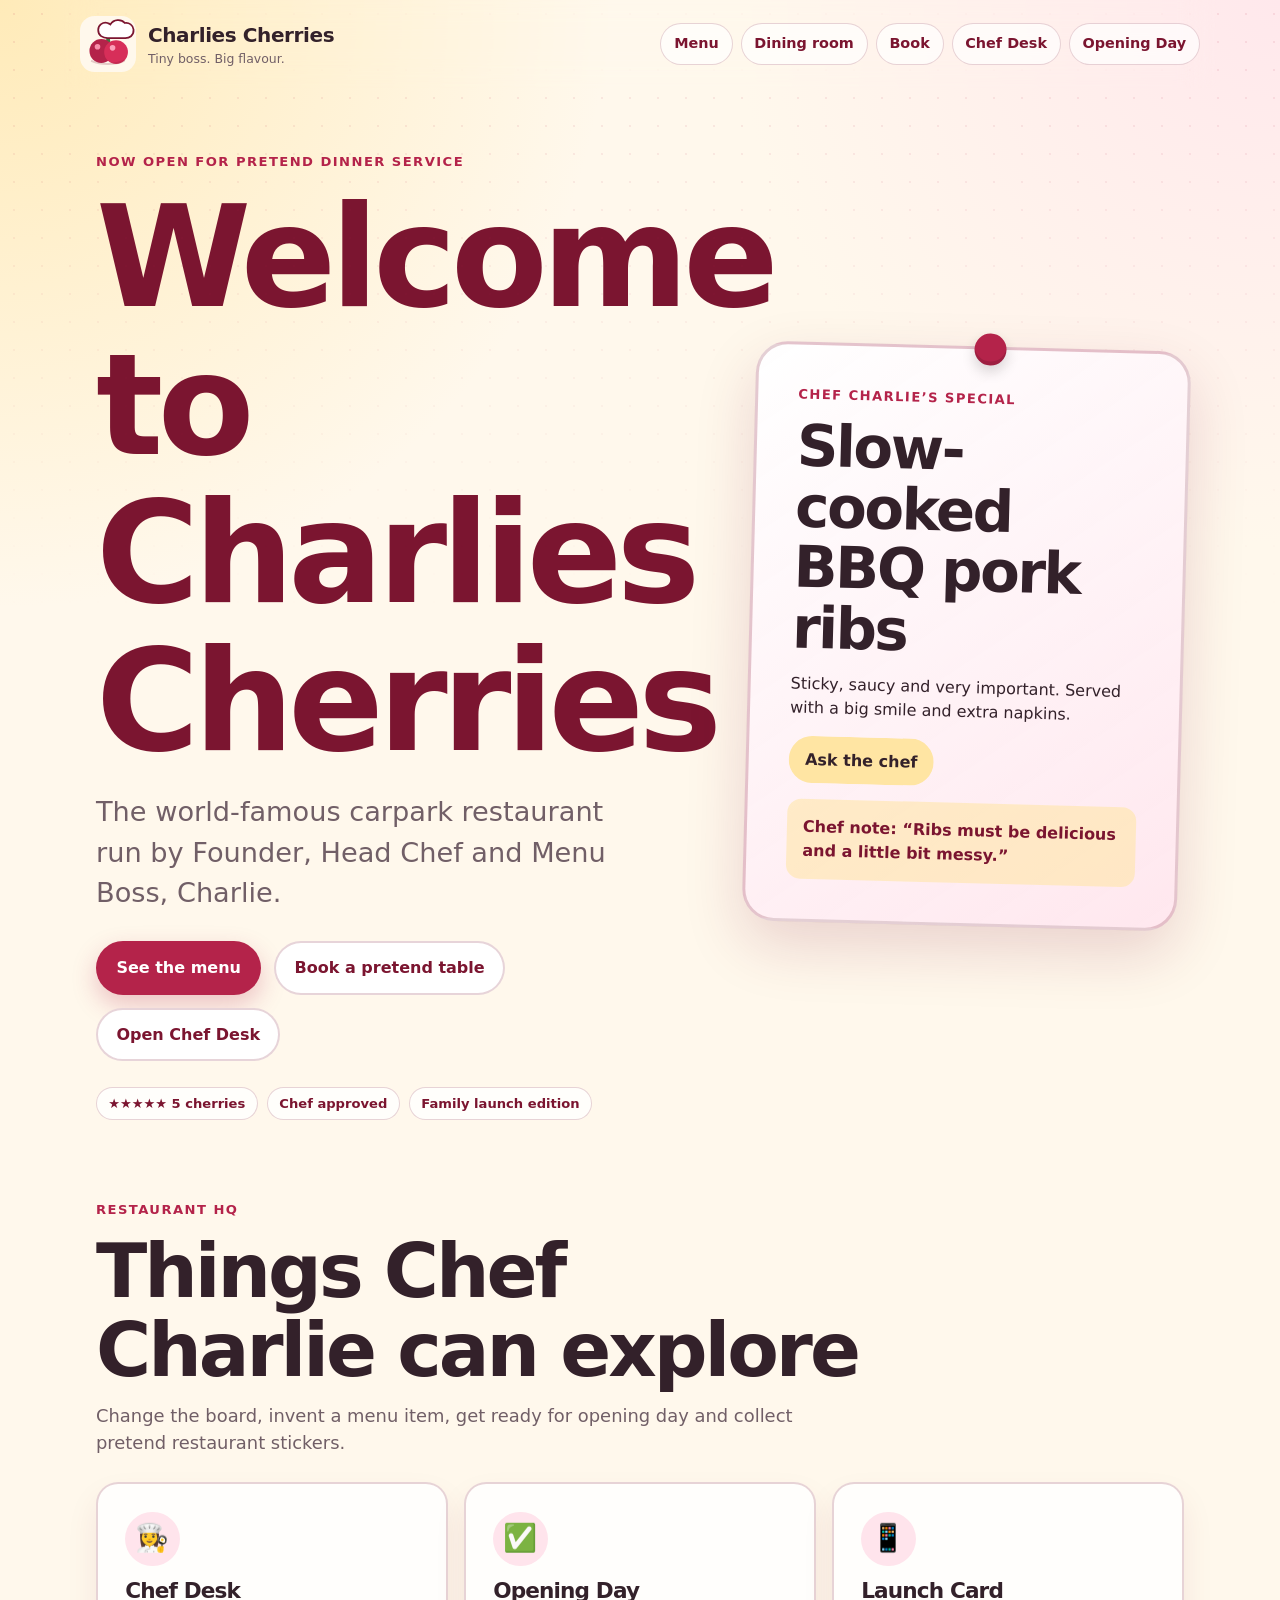
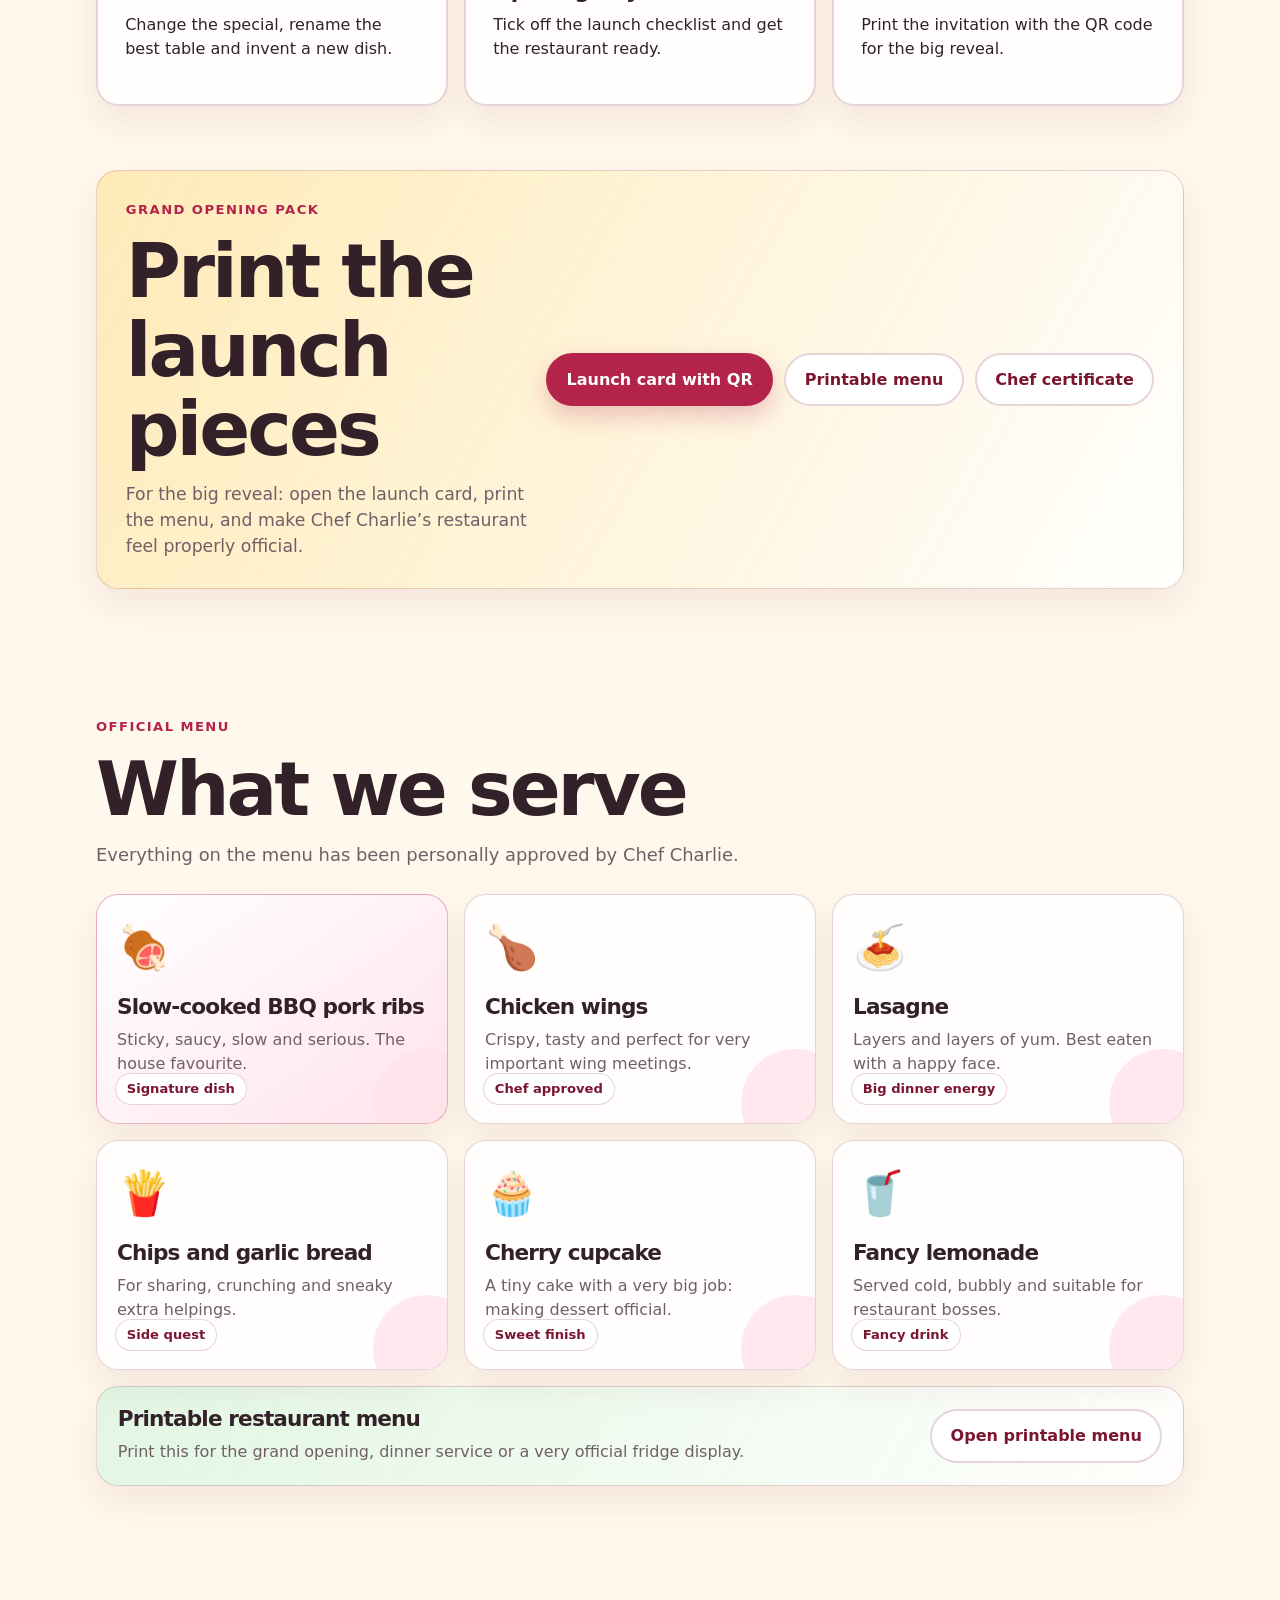
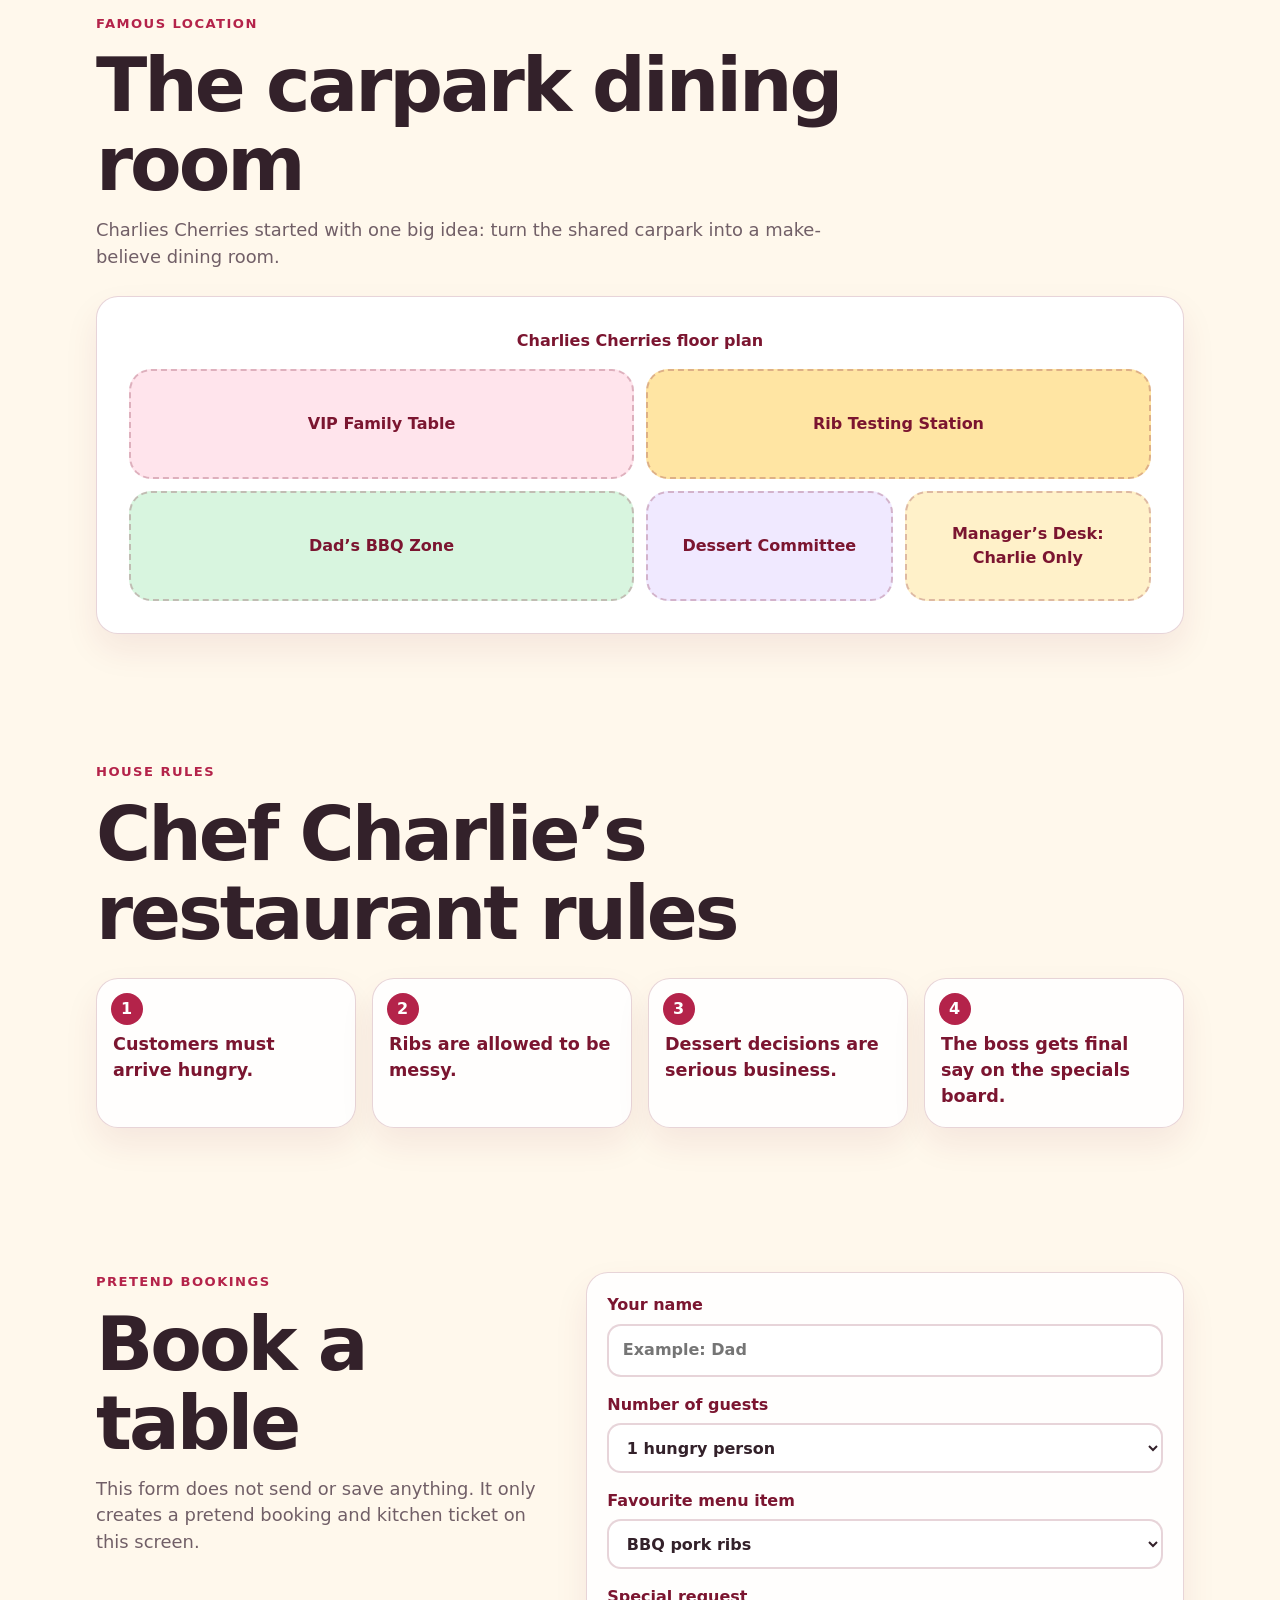
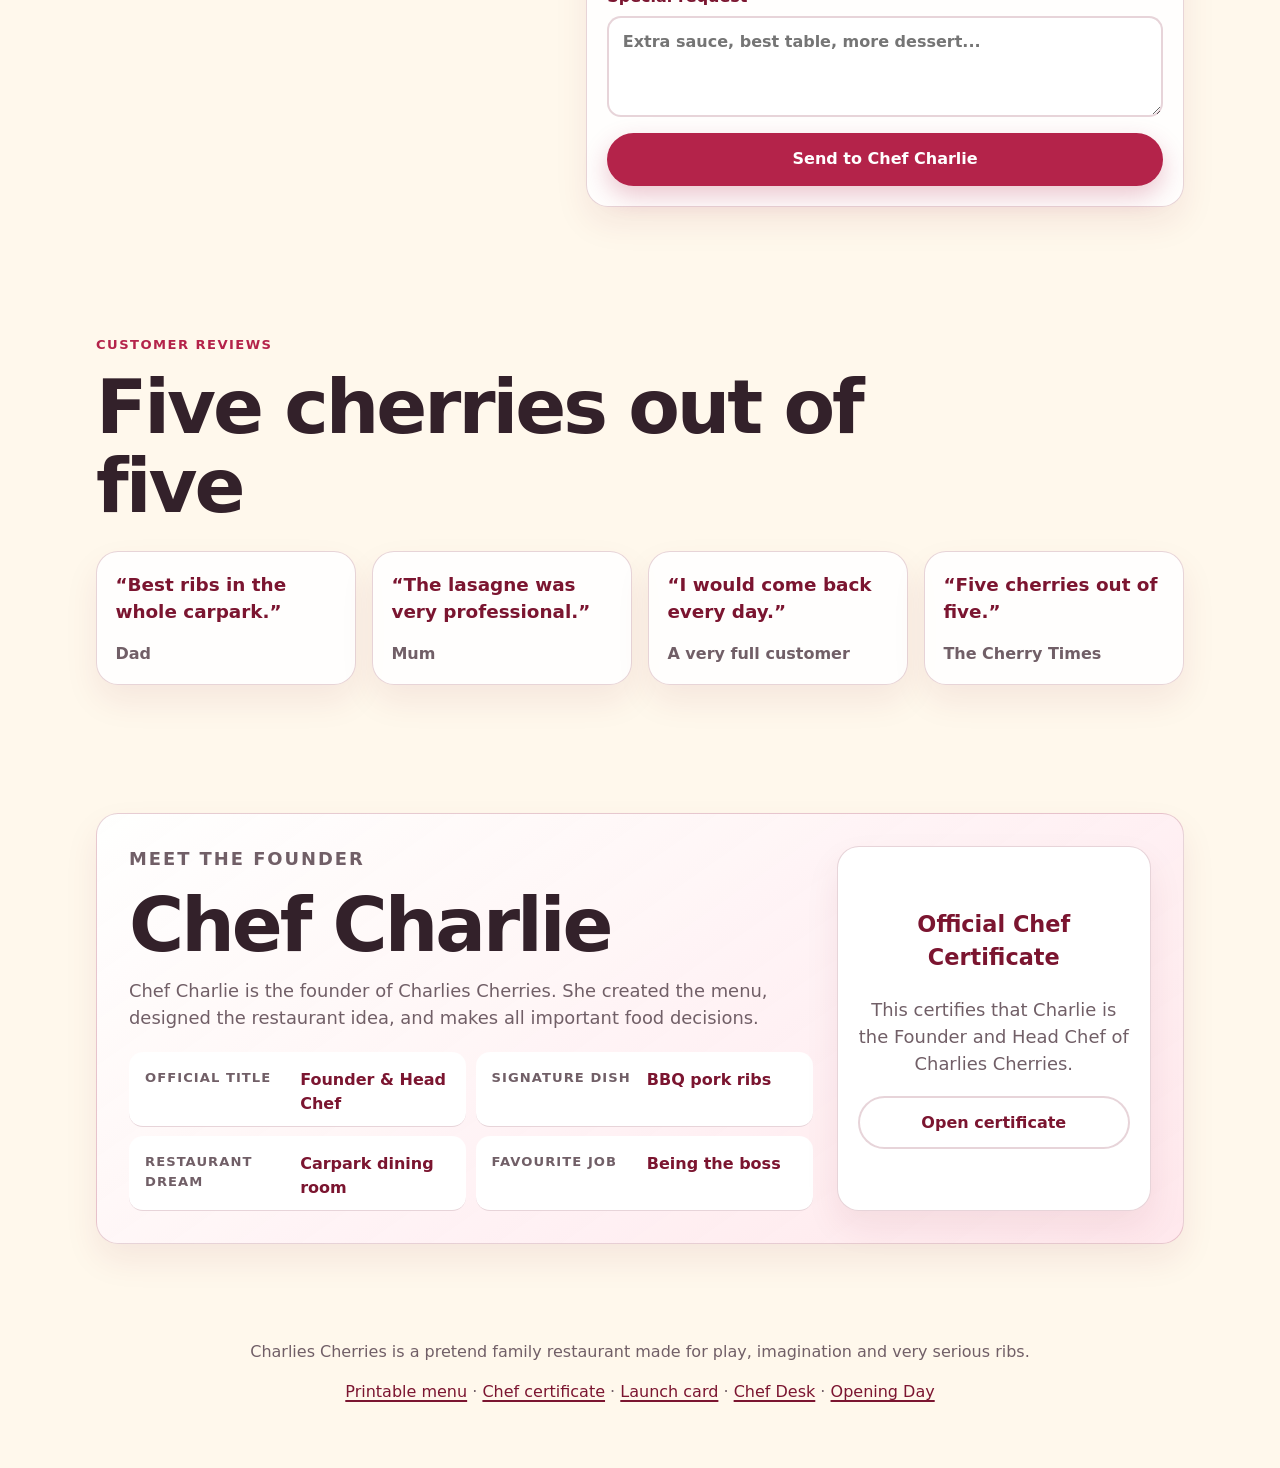
==== commit 971c8f55: "v1.2 - Add Chef Desk, opening checklist and sticker book" ====
--- a/index.html
+++ b/index.html
@@ -12,7 +12,7 @@
   <link rel="manifest" href="/manifest.webmanifest">
   <link rel="stylesheet" href="/assets/css/styles.css">
 </head>
-<body>
+<body data-page="home">
   <a class="skip-link" href="#main">Skip to content</a>
 
   <header class="site-header" aria-label="Charlies Cherries header">
@@ -27,8 +27,8 @@
       <a href="#menu">Menu</a>
       <a href="#dining-room">Dining room</a>
       <a href="#bookings">Book</a>
-      <a href="#chef">Chef</a>
-      <a href="/boss-mode.html">Boss Mode</a>
+      <a href="/chef-desk.html">Chef Desk</a>
+      <a href="/opening-day.html">Opening Day</a>
     </nav>
   </header>
 
@@ -41,11 +41,11 @@
         <div class="hero-actions" aria-label="Page actions">
           <a class="button button-primary" href="#menu">See the menu</a>
           <a class="button button-secondary" href="#bookings">Book a pretend table</a>
-          <a class="button button-secondary" href="/launch-card.html">Open launch card</a>
+          <a class="button button-secondary" href="/chef-desk.html">Open Chef Desk</a>
         </div>
         <ul class="hero-badges" aria-label="Restaurant highlights">
           <li>★★★★★ 5 cherries</li>
-          <li>Chef approved</li>
+          <li data-live-mood>Chef approved</li>
           <li>Family launch edition</li>
         </ul>
       </div>
@@ -61,6 +61,31 @@
       </div>
     </section>
 
+    <section class="section-shell hq-pack" aria-labelledby="hq-title">
+      <div class="section-heading">
+        <p class="eyebrow">Restaurant HQ</p>
+        <h2 id="hq-title">Things Chef Charlie can explore</h2>
+        <p>Change the board, invent a menu item, get ready for opening day and collect pretend restaurant stickers.</p>
+      </div>
+      <div class="hq-grid">
+        <a class="hq-card" href="/chef-desk.html">
+          <span aria-hidden="true">👩‍🍳</span>
+          <h3>Chef Desk</h3>
+          <p>Change the special, rename the best table and invent a new dish.</p>
+        </a>
+        <a class="hq-card" href="/opening-day.html">
+          <span aria-hidden="true">✅</span>
+          <h3>Opening Day</h3>
+          <p>Tick off the launch checklist and get the restaurant ready.</p>
+        </a>
+        <a class="hq-card" href="/launch-card.html">
+          <span aria-hidden="true">📱</span>
+          <h3>Launch Card</h3>
+          <p>Print the invitation with the QR code for the big reveal.</p>
+        </a>
+      </div>
+    </section>
+
     <section class="section-shell launch-pack" aria-labelledby="launch-pack-title">
       <div class="launch-pack-card">
         <div>
@@ -121,6 +146,18 @@
           <span class="menu-stamp">Fancy drink</span>
         </article>
       </div>
+
+      <article class="invention-card" data-invention-home hidden>
+        <p class="eyebrow">Chef Charlie’s newest invention</p>
+        <div class="invention-card__body">
+          <span class="invention-card__emoji" data-invention-emoji aria-hidden="true">🍒</span>
+          <div>
+            <h3 data-invention-name>Secret menu item</h3>
+            <p data-invention-note>Made by Chef Charlie at the Chef Desk.</p>
+            <p class="menu-stamp"><span data-invention-price>5 cherries</span> · <span data-invention-stamp>Chef approved</span></p>
+          </div>
+        </div>
+      </article>
 
       <div class="print-card">
         <div>
@@ -167,7 +204,7 @@
       <div class="section-heading">
         <p class="eyebrow">Pretend bookings</p>
         <h2 id="booking-title">Book a table</h2>
-        <p>This form does not send or save anything. It only creates a pretend booking confirmation on this screen.</p>
+        <p>This form does not send or save anything. It only creates a pretend booking and kitchen ticket on this screen.</p>
       </div>
 
       <form class="booking-form" data-booking-form>
@@ -187,7 +224,7 @@
         </label>
         <label>
           Favourite menu item
-          <select name="meal" required>
+          <select name="meal" required data-meal-select>
             <option>BBQ pork ribs</option>
             <option>Chicken wings</option>
             <option>Lasagne</option>
@@ -202,6 +239,7 @@
       </form>
 
       <div class="confirmation" data-confirmation hidden aria-live="polite"></div>
+      <article class="order-ticket" data-order-ticket hidden aria-label="Printable kitchen order ticket"></article>
     </section>
 
     <section class="section-shell reviews" aria-labelledby="reviews-title">
@@ -254,7 +292,7 @@
 
   <footer class="site-footer">
     <p>Charlies Cherries is a pretend family restaurant made for play, imagination and very serious ribs.</p>
-    <p><a href="/menu.html">Printable menu</a> · <a href="/certificate.html">Chef certificate</a> · <a href="/launch-card.html">Launch card</a> · <a href="/boss-mode.html">Boss Mode</a></p>
+    <p><a href="/menu.html">Printable menu</a> · <a href="/certificate.html">Chef certificate</a> · <a href="/launch-card.html">Launch card</a> · <a href="/chef-desk.html">Chef Desk</a> · <a href="/opening-day.html">Opening Day</a></p>
   </footer>
 
   <script src="/assets/js/app.js" defer></script>
--- a/assets/css/styles.css
+++ b/assets/css/styles.css
@@ -975,3 +975,348 @@
   color: var(--muted);
   font-weight: 900;
 }
+
+/* v1.2: Chef Charlie's Restaurant HQ */
+.hq-pack {
+  padding-top: 1rem;
+}
+
+.hq-grid {
+  display: grid;
+  grid-template-columns: repeat(3, minmax(0, 1fr));
+  gap: 1rem;
+}
+
+.hq-card {
+  display: block;
+  min-height: 100%;
+  padding: clamp(1.2rem, 3vw, 1.7rem);
+  border: 2px solid var(--line);
+  border-radius: var(--radius-md);
+  background: rgba(255,255,255,0.82);
+  color: var(--ink);
+  text-decoration: none;
+  box-shadow: 0 16px 32px rgba(123, 21, 48, 0.08);
+}
+
+.hq-card:hover,
+.hq-card:focus-visible {
+  transform: translateY(-3px) rotate(-0.6deg);
+  box-shadow: var(--shadow);
+}
+
+.hq-card > span {
+  display: inline-grid;
+  place-items: center;
+  width: 3.4rem;
+  height: 3.4rem;
+  margin-bottom: 0.9rem;
+  border-radius: 999px;
+  background: var(--cherry-soft);
+  font-size: 1.7rem;
+}
+
+.chef-desk,
+.opening-day {
+  display: grid;
+  gap: 1.4rem;
+}
+
+.desk-hero {
+  padding: clamp(2rem, 5vw, 3rem);
+  border: 3px solid var(--line);
+  border-radius: var(--radius-lg);
+  background:
+    linear-gradient(135deg, rgba(255, 255, 255, 0.92), rgba(255, 229, 163, 0.5)),
+    #fff;
+  box-shadow: var(--shadow);
+}
+
+.desk-hero h1 {
+  max-width: 9ch;
+  margin-bottom: 0.6rem;
+}
+
+.boss-panel {
+  display: grid;
+  grid-template-columns: minmax(0, 0.8fr) minmax(280px, 1fr);
+  gap: clamp(1rem, 3vw, 2rem);
+  align-items: start;
+  padding: clamp(1.2rem, 4vw, 2rem);
+  border: 2px solid var(--line);
+  border-radius: var(--radius-lg);
+  background: rgba(255,255,255,0.86);
+  box-shadow: 0 18px 40px rgba(123, 21, 48, 0.08);
+}
+
+.boss-panel > .sticker-book,
+.boss-panel > .hq-grid,
+.boss-panel > .opening-checklist,
+.boss-panel > .boss-preview,
+.boss-panel > .invention-card,
+.boss-panel > .opening-progress,
+.boss-panel > .boss-actions {
+  grid-column: 2;
+}
+
+.boss-form,
+.opening-checklist {
+  display: grid;
+  gap: 0.9rem;
+}
+
+.boss-form label,
+.opening-checklist label {
+  display: grid;
+  gap: 0.45rem;
+  padding: 0.9rem;
+  border: 1px solid var(--line);
+  border-radius: var(--radius-sm);
+  background: rgba(255, 248, 236, 0.8);
+  color: var(--cherry-dark);
+  font-weight: 900;
+}
+
+.boss-form input,
+.boss-form select,
+.boss-form textarea,
+.booking-form input,
+.booking-form select,
+.booking-form textarea {
+  width: 100%;
+  border: 2px solid rgba(123, 21, 48, 0.18);
+  border-radius: 14px;
+  padding: 0.78rem 0.85rem;
+  background: #fff;
+  color: var(--ink);
+  font-weight: 700;
+}
+
+.boss-form input:focus,
+.boss-form select:focus,
+.boss-form textarea:focus,
+.booking-form input:focus,
+.booking-form select:focus,
+.booking-form textarea:focus {
+  outline: 3px solid rgba(255, 229, 163, 0.9);
+  border-color: var(--cherry);
+}
+
+.boss-actions {
+  display: flex;
+  flex-wrap: wrap;
+  gap: 0.75rem;
+  margin-top: 0.4rem;
+}
+
+.boss-preview,
+.opening-progress,
+.invention-card,
+.order-ticket {
+  padding: clamp(1.1rem, 3vw, 1.6rem);
+  border: 2px dashed rgba(180, 35, 74, 0.34);
+  border-radius: var(--radius-md);
+  background:
+    linear-gradient(160deg, rgba(255,255,255,0.94), rgba(255,228,236,0.7)),
+    #fff;
+}
+
+.boss-preview h3,
+.invention-card h3,
+.order-ticket h3 {
+  color: var(--cherry-dark);
+}
+
+.invention-card {
+  margin-top: 1.4rem;
+}
+
+.invention-card--desk {
+  margin-top: 0;
+}
+
+.invention-card__body {
+  display: grid;
+  grid-template-columns: auto minmax(0, 1fr);
+  gap: 1rem;
+  align-items: center;
+}
+
+.invention-card__emoji {
+  display: inline-grid;
+  place-items: center;
+  width: clamp(4rem, 12vw, 5.5rem);
+  height: clamp(4rem, 12vw, 5.5rem);
+  border-radius: 999px;
+  background: var(--butter);
+  font-size: clamp(2rem, 7vw, 3rem);
+  box-shadow: inset 0 0 0 4px rgba(255,255,255,0.7);
+}
+
+.order-ticket {
+  margin-top: 1rem;
+  max-width: 36rem;
+  background: #fff;
+}
+
+.order-ticket dl,
+.chef-facts {
+  display: grid;
+  gap: 0.6rem;
+}
+
+.order-ticket dl div,
+.chef-facts div {
+  display: grid;
+  grid-template-columns: minmax(9rem, 0.45fr) minmax(0, 1fr);
+  gap: 0.7rem;
+  padding-bottom: 0.6rem;
+  border-bottom: 1px solid var(--line);
+}
+
+.order-ticket dt,
+.chef-facts dt {
+  color: var(--muted);
+  font-weight: 900;
+}
+
+.order-ticket dd,
+.chef-facts dd {
+  margin: 0;
+  font-weight: 900;
+}
+
+.ticket-approved {
+  margin: 1rem 0;
+  color: var(--cherry-dark);
+  font-weight: 1000;
+}
+
+.sticker-book {
+  display: grid;
+  grid-template-columns: repeat(3, minmax(0, 1fr));
+  gap: 0.8rem;
+}
+
+.sticker {
+  display: grid;
+  gap: 0.25rem;
+  min-height: 9rem;
+  place-items: center;
+  padding: 1rem;
+  border: 2px solid var(--line);
+  border-radius: var(--radius-md);
+  text-align: center;
+  background: rgba(255,255,255,0.88);
+}
+
+.sticker span {
+  display: inline-grid;
+  place-items: center;
+  width: 3.2rem;
+  height: 3.2rem;
+  border-radius: 999px;
+  background: var(--cherry-soft);
+  font-size: 1.7rem;
+}
+
+.sticker strong {
+  color: var(--ink);
+  line-height: 1.1;
+}
+
+.sticker small {
+  color: var(--muted);
+  font-weight: 900;
+}
+
+.sticker.is-locked {
+  opacity: 0.58;
+}
+
+.sticker.is-unlocked {
+  border-color: rgba(180, 35, 74, 0.34);
+  background: linear-gradient(145deg, #fff, rgba(255, 229, 163, 0.5));
+}
+
+.opening-checklist label {
+  grid-template-columns: auto minmax(0, 1fr);
+  align-items: center;
+  cursor: pointer;
+  font-size: 1.05rem;
+}
+
+.opening-checklist input[type="checkbox"] {
+  width: 1.5rem;
+  height: 1.5rem;
+  accent-color: var(--cherry);
+}
+
+.opening-progress {
+  color: var(--cherry-dark);
+  font-size: 1.2rem;
+  font-weight: 1000;
+}
+
+.ticket-printing .site-header,
+.ticket-printing .section-heading,
+.ticket-printing .booking-form,
+.ticket-printing .confirmation,
+.ticket-printing .site-footer,
+.ticket-printing .hero,
+.ticket-printing .hq-pack,
+.ticket-printing .launch-pack,
+.ticket-printing .rules,
+.ticket-printing .reviews,
+.ticket-printing .chef,
+.ticket-printing .dining-room,
+.ticket-printing .print-card,
+.ticket-printing .menu-grid,
+.ticket-printing .invention-card:not(.order-ticket) {
+  display: none !important;
+}
+
+.ticket-printing .order-ticket {
+  display: block !important;
+  margin: 2rem auto;
+}
+
+@media (max-width: 860px) {
+  .hq-grid,
+  .boss-panel,
+  .sticker-book {
+    grid-template-columns: 1fr;
+  }
+
+  .boss-panel > .sticker-book,
+  .boss-panel > .hq-grid,
+  .boss-panel > .opening-checklist,
+  .boss-panel > .boss-preview,
+  .boss-panel > .invention-card,
+  .boss-panel > .opening-progress,
+  .boss-panel > .boss-actions {
+    grid-column: auto;
+  }
+}
+
+@media print {
+  .ticket-printing body,
+  body.ticket-printing {
+    background: #fff !important;
+  }
+
+  body.ticket-printing::before {
+    display: none;
+  }
+
+  body.ticket-printing .order-ticket {
+    max-width: none;
+    border: 2px solid #000;
+    color: #000;
+    box-shadow: none;
+  }
+
+  body.ticket-printing .order-ticket .button {
+    display: none;
+  }
+}
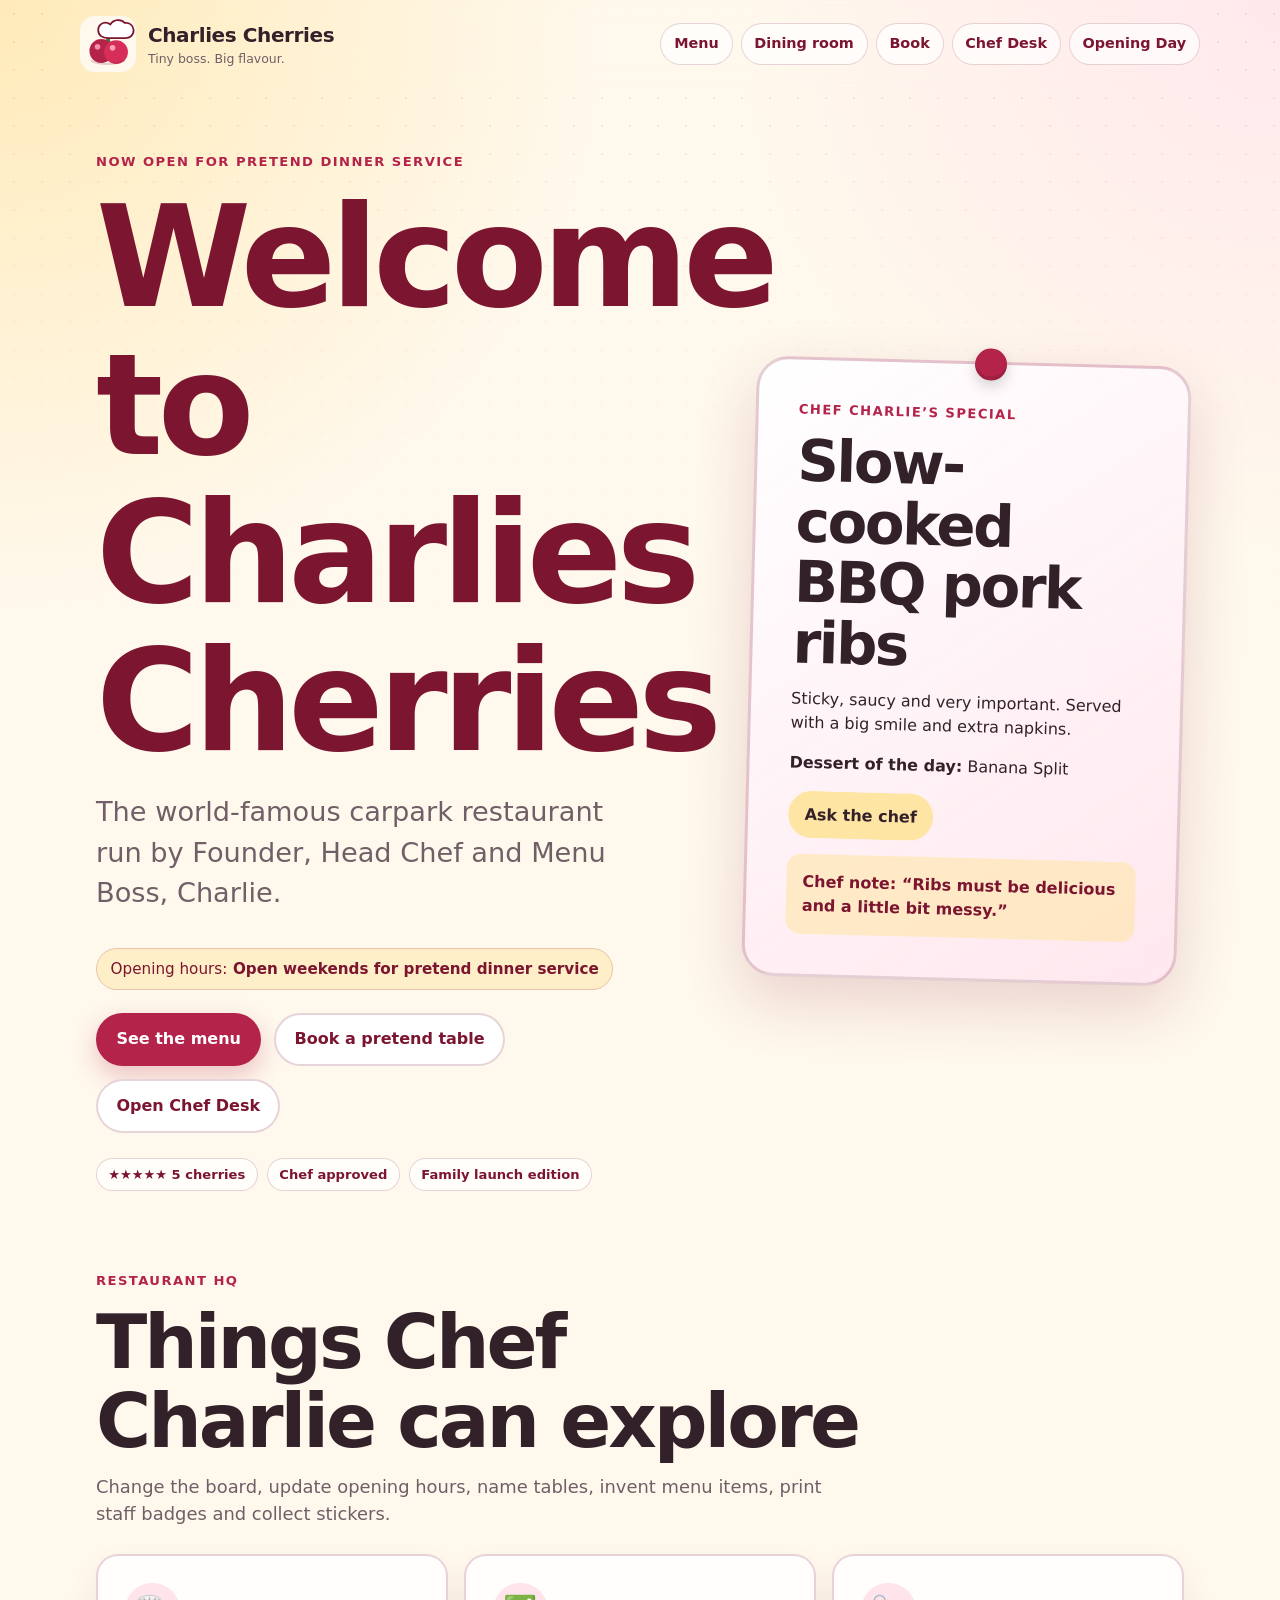
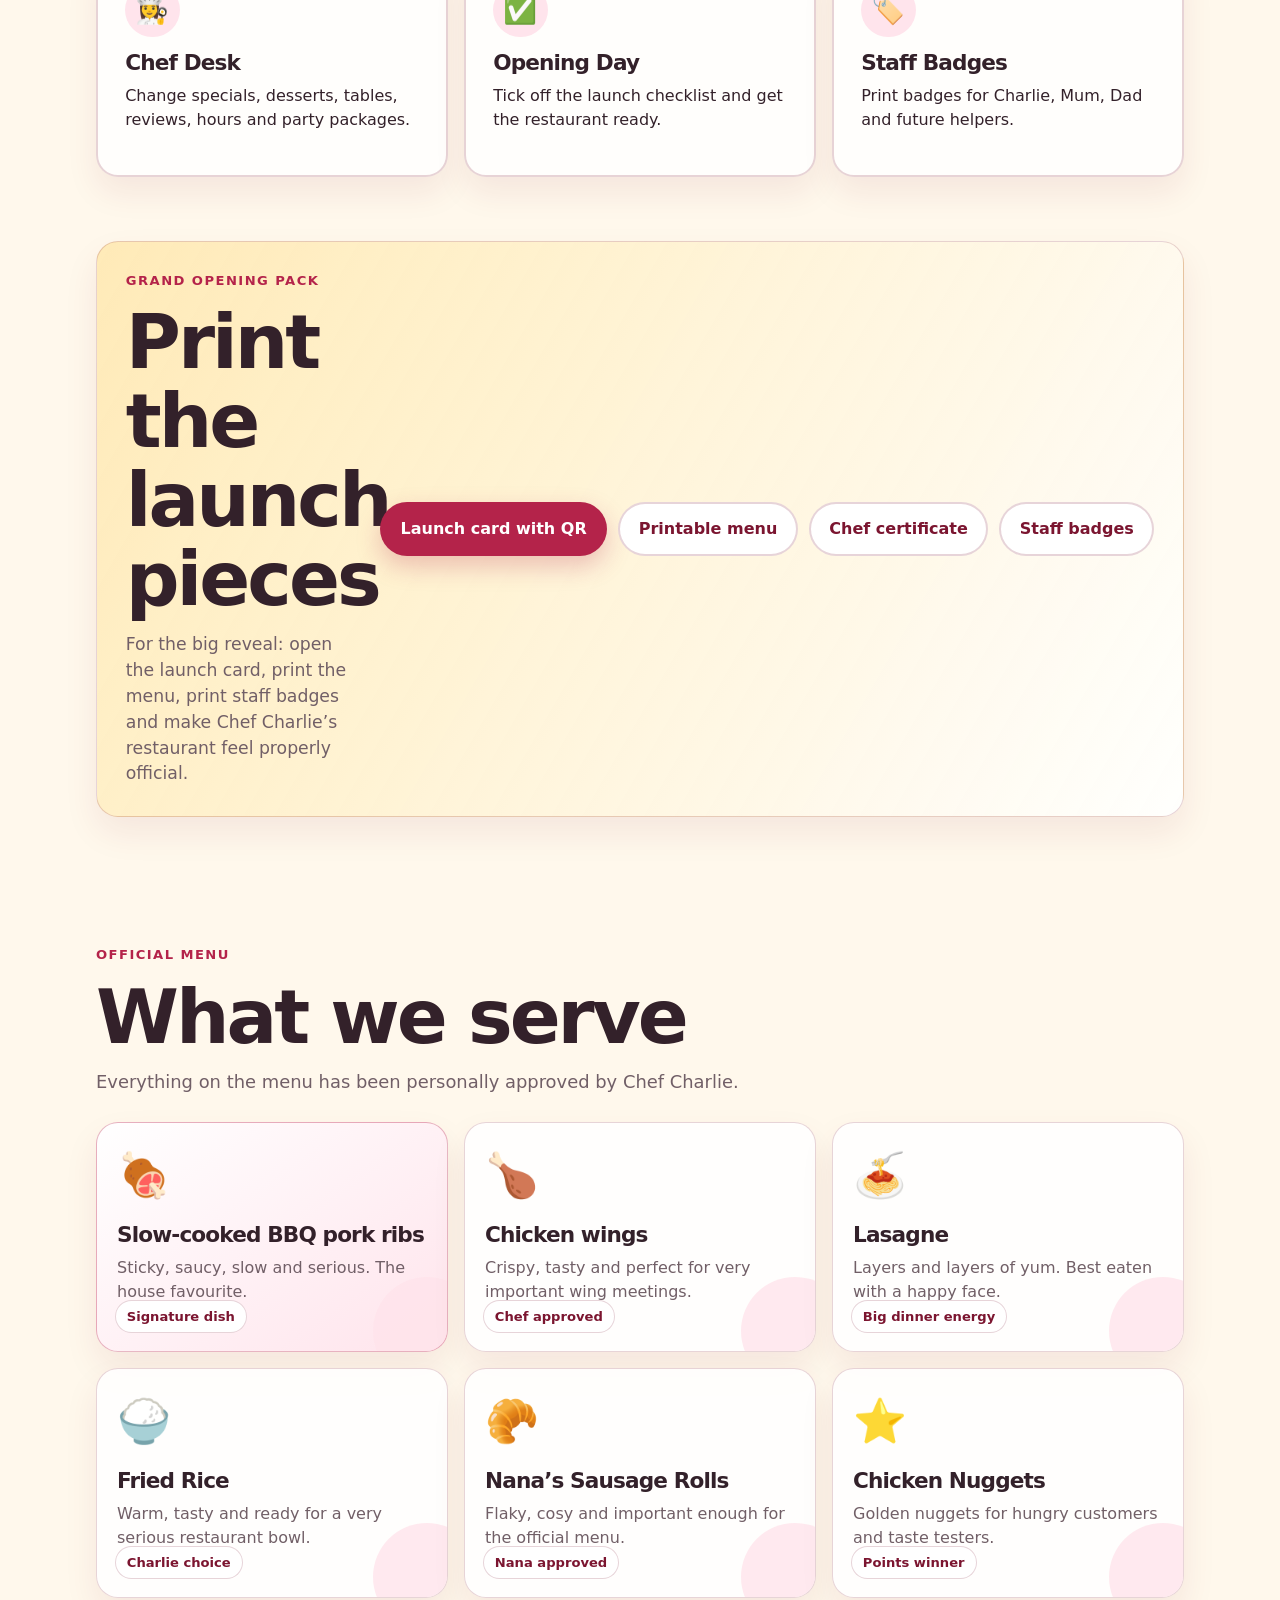
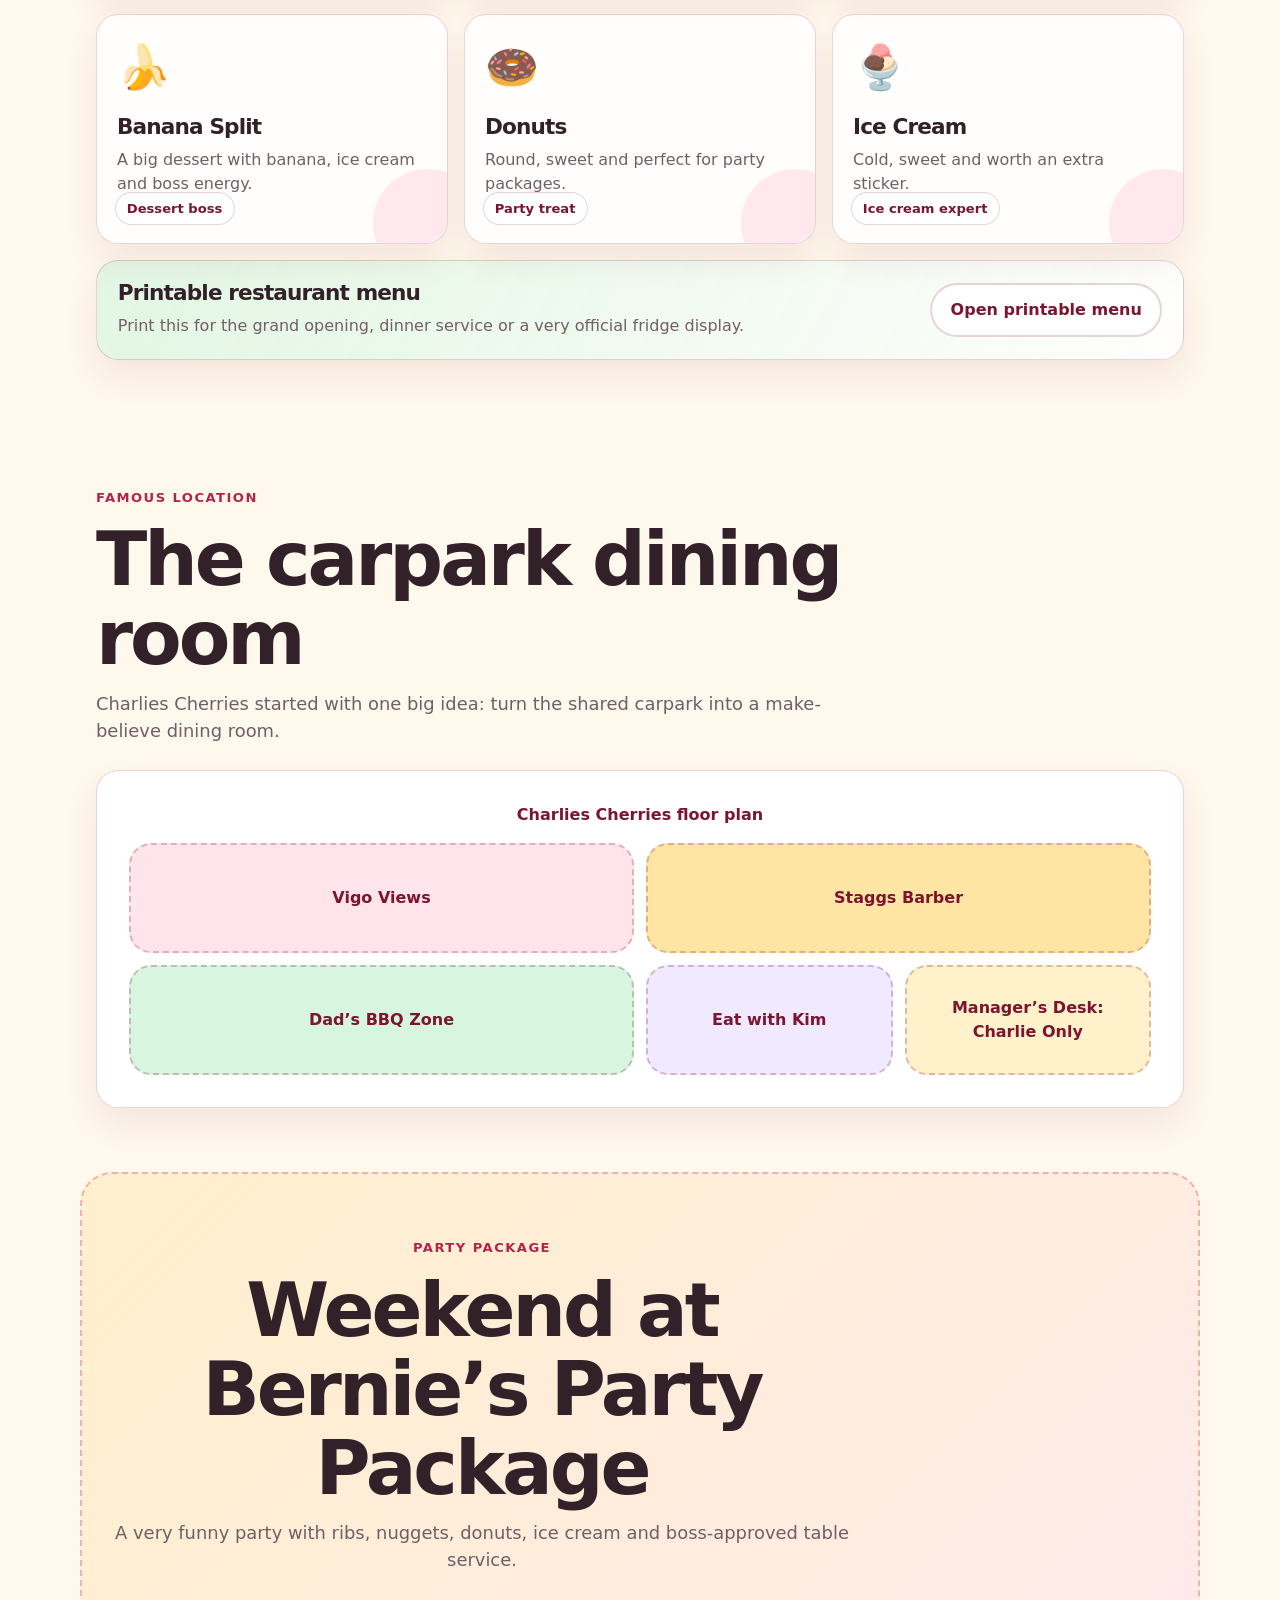
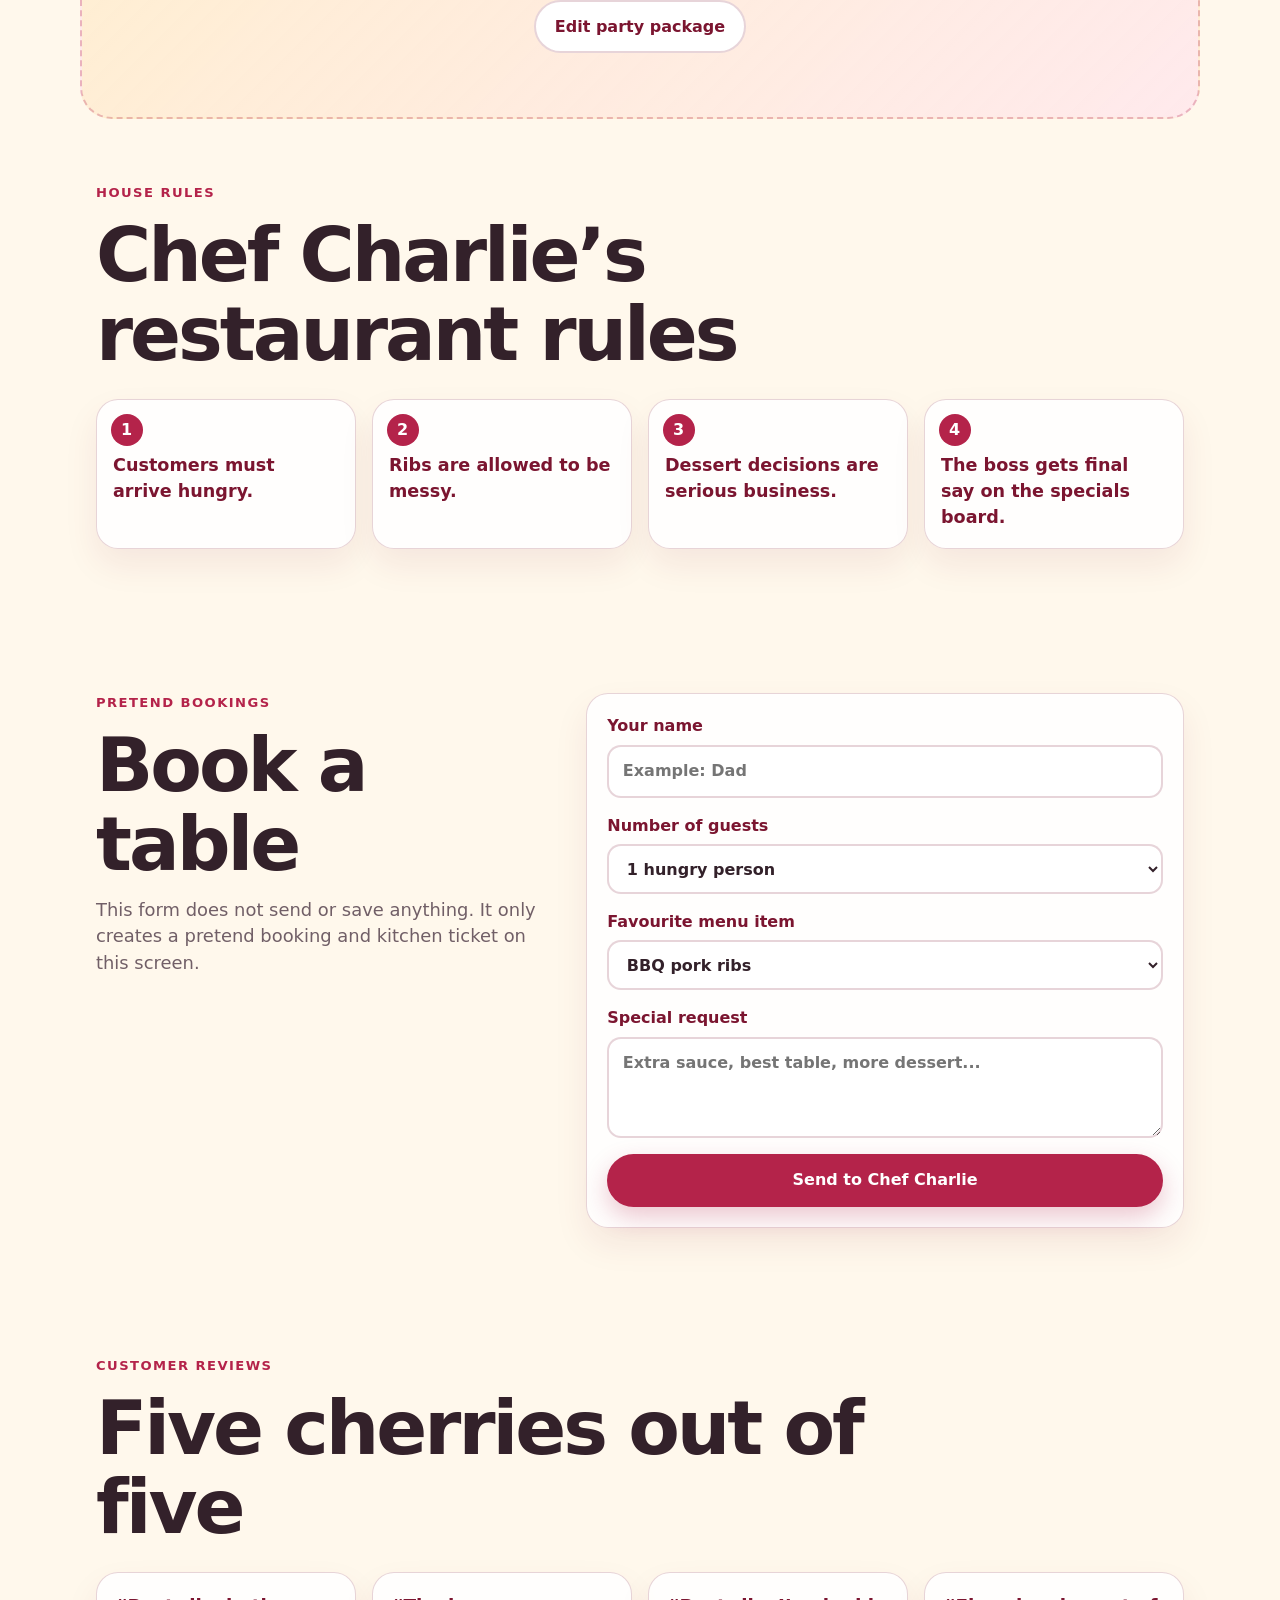
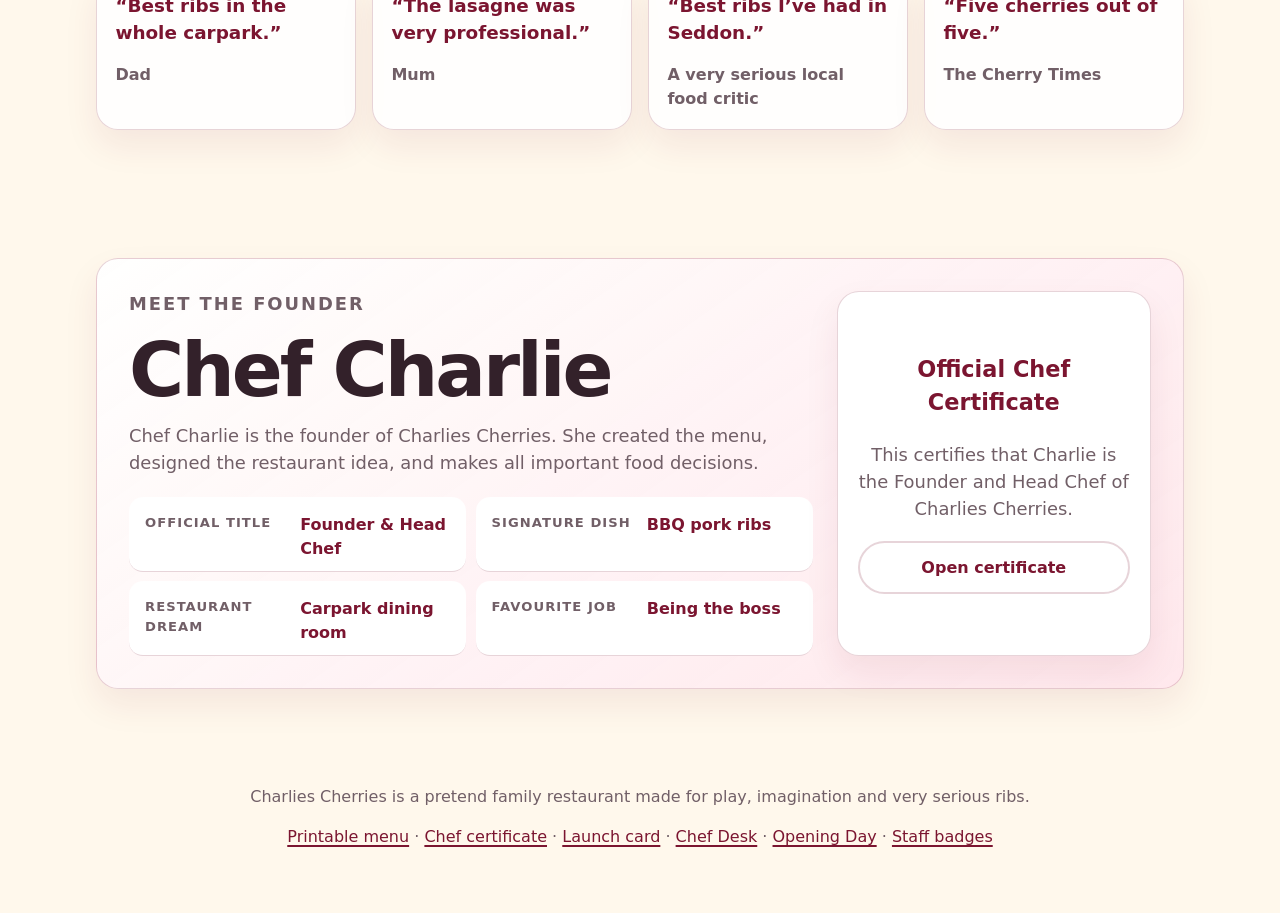
==== commit e4b7473a: "v1.3 Add Charlie-led v1.3 restaurant expansion" ====
--- a/index.html
+++ b/index.html
@@ -6,7 +6,7 @@
   <meta name="robots" content="noindex,nofollow">
   <meta name="theme-color" content="#b4234a">
   <title>Charlies Cherries | Tiny boss. Big flavour.</title>
-  <meta name="description" content="Charlies Cherries is a pretend family restaurant by Chef Charlie, serving ribs, wings, lasagne and big carpark dining room dreams.">
+  <meta name="description" content="Charlies Cherries is a pretend family restaurant by Chef Charlie, serving ribs, fried rice, sausage rolls, nuggets, desserts and big carpark dining room dreams.">
   <link rel="icon" href="/assets/img/icon-192.png">
   <link rel="apple-touch-icon" href="/assets/img/icon-192.png">
   <link rel="manifest" href="/manifest.webmanifest">
@@ -18,10 +18,7 @@
   <header class="site-header" aria-label="Charlies Cherries header">
     <a class="brand" href="/" aria-label="Charlies Cherries home">
       <img src="/assets/img/cherry-logo.svg" alt="" width="56" height="56">
-      <span>
-        <strong>Charlies Cherries</strong>
-        <small>Tiny boss. Big flavour.</small>
-      </span>
+      <span><strong>Charlies Cherries</strong><small>Tiny boss. Big flavour.</small></span>
     </a>
     <nav aria-label="Main navigation">
       <a href="#menu">Menu</a>
@@ -38,6 +35,7 @@
         <p class="eyebrow" data-live-announcement>Now open for pretend dinner service</p>
         <h1 id="hero-title">Welcome to Charlies Cherries</h1>
         <p class="hero-subtitle">The world-famous carpark restaurant run by Founder, Head Chef and Menu Boss, Charlie.</p>
+        <p class="hours-pill">Opening hours: <strong data-live-hours>Open weekends for pretend dinner service</strong></p>
         <div class="hero-actions" aria-label="Page actions">
           <a class="button button-primary" href="#menu">See the menu</a>
           <a class="button button-secondary" href="#bookings">Book a pretend table</a>
@@ -55,6 +53,7 @@
           <p class="eyebrow">Chef Charlie’s special</p>
           <h2 data-live-special>Slow-cooked BBQ pork ribs</h2>
           <p>Sticky, saucy and very important. Served with a big smile and extra napkins.</p>
+          <p><strong>Dessert of the day:</strong> <span data-live-dessert>Banana Split</span></p>
           <button class="button button-small" type="button" data-chef-note>Ask the chef</button>
           <p class="chef-note" aria-live="polite">Chef note: “Ribs must be delicious and a little bit messy.”</p>
         </div>
@@ -65,236 +64,87 @@
       <div class="section-heading">
         <p class="eyebrow">Restaurant HQ</p>
         <h2 id="hq-title">Things Chef Charlie can explore</h2>
-        <p>Change the board, invent a menu item, get ready for opening day and collect pretend restaurant stickers.</p>
+        <p>Change the board, update opening hours, name tables, invent menu items, print staff badges and collect stickers.</p>
       </div>
       <div class="hq-grid">
-        <a class="hq-card" href="/chef-desk.html">
-          <span aria-hidden="true">👩‍🍳</span>
-          <h3>Chef Desk</h3>
-          <p>Change the special, rename the best table and invent a new dish.</p>
-        </a>
-        <a class="hq-card" href="/opening-day.html">
-          <span aria-hidden="true">✅</span>
-          <h3>Opening Day</h3>
-          <p>Tick off the launch checklist and get the restaurant ready.</p>
-        </a>
-        <a class="hq-card" href="/launch-card.html">
-          <span aria-hidden="true">📱</span>
-          <h3>Launch Card</h3>
-          <p>Print the invitation with the QR code for the big reveal.</p>
-        </a>
+        <a class="hq-card" href="/chef-desk.html"><span aria-hidden="true">👩‍🍳</span><h3>Chef Desk</h3><p>Change specials, desserts, tables, reviews, hours and party packages.</p></a>
+        <a class="hq-card" href="/opening-day.html"><span aria-hidden="true">✅</span><h3>Opening Day</h3><p>Tick off the launch checklist and get the restaurant ready.</p></a>
+        <a class="hq-card" href="/staff-badges.html"><span aria-hidden="true">🏷️</span><h3>Staff Badges</h3><p>Print badges for Charlie, Mum, Dad and future helpers.</p></a>
       </div>
     </section>
 
     <section class="section-shell launch-pack" aria-labelledby="launch-pack-title">
       <div class="launch-pack-card">
-        <div>
-          <p class="eyebrow">Grand opening pack</p>
-          <h2 id="launch-pack-title">Print the launch pieces</h2>
-          <p>For the big reveal: open the launch card, print the menu, and make Chef Charlie’s restaurant feel properly official.</p>
-        </div>
+        <div><p class="eyebrow">Grand opening pack</p><h2 id="launch-pack-title">Print the launch pieces</h2><p>For the big reveal: open the launch card, print the menu, print staff badges and make Chef Charlie’s restaurant feel properly official.</p></div>
         <div class="launch-pack-actions" aria-label="Launch pack links">
           <a class="button button-primary" href="/launch-card.html">Launch card with QR</a>
           <a class="button button-secondary" href="/menu.html">Printable menu</a>
           <a class="button button-secondary" href="/certificate.html">Chef certificate</a>
+          <a class="button button-secondary" href="/staff-badges.html">Staff badges</a>
         </div>
       </div>
     </section>
 
     <section id="menu" class="section-shell" aria-labelledby="menu-title">
-      <div class="section-heading">
-        <p class="eyebrow">Official menu</p>
-        <h2 id="menu-title">What we serve</h2>
-        <p>Everything on the menu has been personally approved by Chef Charlie.</p>
+      <div class="section-heading"><p class="eyebrow">Official menu</p><h2 id="menu-title">What we serve</h2><p>Everything on the menu has been personally approved by Chef Charlie.</p></div>
+
+      <div class="menu-grid" aria-label="Menu items">
+        <article class="menu-card menu-card-featured" tabindex="0" data-menu-card><span class="menu-icon" aria-hidden="true">🍖</span><h3>Slow-cooked BBQ pork ribs</h3><p>Sticky, saucy, slow and serious. The house favourite.</p><span class="menu-stamp">Signature dish</span></article>
+        <article class="menu-card" tabindex="0" data-menu-card><span class="menu-icon" aria-hidden="true">🍗</span><h3>Chicken wings</h3><p>Crispy, tasty and perfect for very important wing meetings.</p><span class="menu-stamp">Chef approved</span></article>
+        <article class="menu-card" tabindex="0" data-menu-card><span class="menu-icon" aria-hidden="true">🍝</span><h3>Lasagne</h3><p>Layers and layers of yum. Best eaten with a happy face.</p><span class="menu-stamp">Big dinner energy</span></article>
+        <article class="menu-card" tabindex="0" data-menu-card><span class="menu-icon" aria-hidden="true">🍚</span><h3>Fried Rice</h3><p>Warm, tasty and ready for a very serious restaurant bowl.</p><span class="menu-stamp">Charlie choice</span></article>
+        <article class="menu-card" tabindex="0" data-menu-card><span class="menu-icon" aria-hidden="true">🥐</span><h3>Nana’s Sausage Rolls</h3><p>Flaky, cosy and important enough for the official menu.</p><span class="menu-stamp">Nana approved</span></article>
+        <article class="menu-card" tabindex="0" data-menu-card><span class="menu-icon" aria-hidden="true">⭐</span><h3>Chicken Nuggets</h3><p>Golden nuggets for hungry customers and taste testers.</p><span class="menu-stamp">Points winner</span></article>
+        <article class="menu-card" tabindex="0" data-menu-card data-sticker="ice-cream"><span class="menu-icon" aria-hidden="true">🍌</span><h3>Banana Split</h3><p>A big dessert with banana, ice cream and boss energy.</p><span class="menu-stamp">Dessert boss</span></article>
+        <article class="menu-card" tabindex="0" data-menu-card><span class="menu-icon" aria-hidden="true">🍩</span><h3>Donuts</h3><p>Round, sweet and perfect for party packages.</p><span class="menu-stamp">Party treat</span></article>
+        <article class="menu-card" tabindex="0" data-menu-card data-sticker="ice-cream"><span class="menu-icon" aria-hidden="true">🍨</span><h3>Ice Cream</h3><p>Cold, sweet and worth an extra sticker.</p><span class="menu-stamp">Ice cream expert</span></article>
       </div>
 
-      <div class="menu-grid" aria-label="Menu items">
-        <article class="menu-card menu-card-featured" tabindex="0" data-menu-card>
-          <span class="menu-icon" aria-hidden="true">🍖</span>
-          <h3>Slow-cooked BBQ pork ribs</h3>
-          <p>Sticky, saucy, slow and serious. The house favourite.</p>
-          <span class="menu-stamp">Signature dish</span>
-        </article>
-        <article class="menu-card" tabindex="0" data-menu-card>
-          <span class="menu-icon" aria-hidden="true">🍗</span>
-          <h3>Chicken wings</h3>
-          <p>Crispy, tasty and perfect for very important wing meetings.</p>
-          <span class="menu-stamp">Chef approved</span>
-        </article>
-        <article class="menu-card" tabindex="0" data-menu-card>
-          <span class="menu-icon" aria-hidden="true">🍝</span>
-          <h3>Lasagne</h3>
-          <p>Layers and layers of yum. Best eaten with a happy face.</p>
-          <span class="menu-stamp">Big dinner energy</span>
-        </article>
-        <article class="menu-card" tabindex="0" data-menu-card>
-          <span class="menu-icon" aria-hidden="true">🍟</span>
-          <h3>Chips and garlic bread</h3>
-          <p>For sharing, crunching and sneaky extra helpings.</p>
-          <span class="menu-stamp">Side quest</span>
-        </article>
-        <article class="menu-card" tabindex="0" data-menu-card>
-          <span class="menu-icon" aria-hidden="true">🧁</span>
-          <h3>Cherry cupcake</h3>
-          <p>A tiny cake with a very big job: making dessert official.</p>
-          <span class="menu-stamp">Sweet finish</span>
-        </article>
-        <article class="menu-card" tabindex="0" data-menu-card>
-          <span class="menu-icon" aria-hidden="true">🥤</span>
-          <h3>Fancy lemonade</h3>
-          <p>Served cold, bubbly and suitable for restaurant bosses.</p>
-          <span class="menu-stamp">Fancy drink</span>
-        </article>
-      </div>
+      <article class="invention-card" data-invention-home hidden><p class="eyebrow">Chef Charlie’s newest invention</p><div class="invention-card__body"><span class="invention-card__emoji" data-invention-emoji aria-hidden="true">🍒</span><div><h3 data-invention-name>Secret menu item</h3><p data-invention-note>Made by Chef Charlie at the Chef Desk.</p><p class="menu-stamp"><span data-invention-price>5 cherries</span> · <span data-invention-stamp>Chef approved</span></p></div></div></article>
 
-      <article class="invention-card" data-invention-home hidden>
-        <p class="eyebrow">Chef Charlie’s newest invention</p>
-        <div class="invention-card__body">
-          <span class="invention-card__emoji" data-invention-emoji aria-hidden="true">🍒</span>
-          <div>
-            <h3 data-invention-name>Secret menu item</h3>
-            <p data-invention-note>Made by Chef Charlie at the Chef Desk.</p>
-            <p class="menu-stamp"><span data-invention-price>5 cherries</span> · <span data-invention-stamp>Chef approved</span></p>
-          </div>
-        </div>
-      </article>
-
-      <div class="print-card">
-        <div>
-          <h3>Printable restaurant menu</h3>
-          <p>Print this for the grand opening, dinner service or a very official fridge display.</p>
-        </div>
-        <a class="button button-secondary" href="/menu.html">Open printable menu</a>
-      </div>
+      <div class="print-card"><div><h3>Printable restaurant menu</h3><p>Print this for the grand opening, dinner service or a very official fridge display.</p></div><a class="button button-secondary" href="/menu.html">Open printable menu</a></div>
     </section>
 
     <section id="dining-room" class="section-shell dining-room" aria-labelledby="dining-title">
-      <div class="section-heading">
-        <p class="eyebrow">Famous location</p>
-        <h2 id="dining-title">The carpark dining room</h2>
-        <p>Charlies Cherries started with one big idea: turn the shared carpark into a make-believe dining room.</p>
-      </div>
-
+      <div class="section-heading"><p class="eyebrow">Famous location</p><h2 id="dining-title">The carpark dining room</h2><p>Charlies Cherries started with one big idea: turn the shared carpark into a make-believe dining room.</p></div>
       <div class="map-card" role="img" aria-label="Pretend map of the Charlies Cherries carpark dining room">
         <div class="map-title">Charlies Cherries floor plan</div>
         <div class="map-grid">
-          <div class="map-zone vip" data-live-table>VIP Family Table</div>
-          <div class="map-zone ribs">Rib Testing Station</div>
+          <div class="map-zone vip" data-live-table-vigo>Vigo Views</div>
+          <div class="map-zone ribs" data-live-table-staggs>Staggs Barber</div>
           <div class="map-zone kitchen">Dad’s BBQ Zone</div>
-          <div class="map-zone dessert">Dessert Committee</div>
+          <div class="map-zone dessert" data-live-table-kim>Eat with Kim</div>
           <div class="map-zone manager">Manager’s Desk: Charlie Only</div>
         </div>
       </div>
     </section>
 
-    <section class="section-shell rules" aria-labelledby="rules-title">
-      <div class="section-heading">
-        <p class="eyebrow">House rules</p>
-        <h2 id="rules-title">Chef Charlie’s restaurant rules</h2>
-      </div>
-      <ol class="rules-list">
-        <li>Customers must arrive hungry.</li>
-        <li>Ribs are allowed to be messy.</li>
-        <li>Dessert decisions are serious business.</li>
-        <li>The boss gets final say on the specials board.</li>
-      </ol>
+    <section class="section-shell party-package" aria-labelledby="party-title">
+      <div class="section-heading"><p class="eyebrow">Party package</p><h2 id="party-title" data-live-party-name>Weekend at Bernie’s Party Package</h2><p data-live-party-description>A very funny party with ribs, nuggets, donuts, ice cream and boss-approved table service.</p></div>
+      <a class="button button-secondary" href="/chef-desk.html#party">Edit party package</a>
     </section>
 
+    <section class="section-shell rules" aria-labelledby="rules-title"><div class="section-heading"><p class="eyebrow">House rules</p><h2 id="rules-title">Chef Charlie’s restaurant rules</h2></div><ol class="rules-list"><li>Customers must arrive hungry.</li><li>Ribs are allowed to be messy.</li><li>Dessert decisions are serious business.</li><li>The boss gets final say on the specials board.</li></ol></section>
+
     <section id="bookings" class="section-shell bookings" aria-labelledby="booking-title">
-      <div class="section-heading">
-        <p class="eyebrow">Pretend bookings</p>
-        <h2 id="booking-title">Book a table</h2>
-        <p>This form does not send or save anything. It only creates a pretend booking and kitchen ticket on this screen.</p>
-      </div>
-
+      <div class="section-heading"><p class="eyebrow">Pretend bookings</p><h2 id="booking-title">Book a table</h2><p>This form does not send or save anything. It only creates a pretend booking and kitchen ticket on this screen.</p></div>
       <form class="booking-form" data-booking-form>
-        <label>
-          Your name
-          <input name="guest" type="text" autocomplete="off" placeholder="Example: Dad" required>
-        </label>
-        <label>
-          Number of guests
-          <select name="guests" required>
-            <option value="1 hungry person">1 hungry person</option>
-            <option value="2 hungry people">2 hungry people</option>
-            <option value="3 hungry people">3 hungry people</option>
-            <option value="4 hungry people">4 hungry people</option>
-            <option value="5+ very hungry people">5+ very hungry people</option>
-          </select>
-        </label>
-        <label>
-          Favourite menu item
-          <select name="meal" required data-meal-select>
-            <option>BBQ pork ribs</option>
-            <option>Chicken wings</option>
-            <option>Lasagne</option>
-            <option>Cherry cupcake</option>
-          </select>
-        </label>
-        <label>
-          Special request
-          <textarea name="request" rows="3" placeholder="Extra sauce, best table, more dessert..."></textarea>
-        </label>
+        <label>Your name<input name="guest" type="text" autocomplete="off" placeholder="Example: Dad" required></label>
+        <label>Number of guests<select name="guests" required><option value="1 hungry person">1 hungry person</option><option value="2 hungry people">2 hungry people</option><option value="3 hungry people">3 hungry people</option><option value="4 hungry people">4 hungry people</option><option value="5+ very hungry people">5+ very hungry people</option></select></label>
+        <label>Favourite menu item<select name="meal" required data-meal-select><option>BBQ pork ribs</option><option>Chicken wings</option><option>Lasagne</option><option>Fried Rice</option><option>Nana’s Sausage Rolls</option><option>Chicken Nuggets</option><option>Banana Split</option><option>Donuts</option><option>Ice Cream</option></select></label>
+        <label>Special request<textarea name="request" rows="3" placeholder="Extra sauce, best table, more dessert..."></textarea></label>
         <button class="button button-primary" type="submit">Send to Chef Charlie</button>
       </form>
-
       <div class="confirmation" data-confirmation hidden aria-live="polite"></div>
       <article class="order-ticket" data-order-ticket hidden aria-label="Printable kitchen order ticket"></article>
     </section>
 
-    <section class="section-shell reviews" aria-labelledby="reviews-title">
-      <div class="section-heading">
-        <p class="eyebrow">Customer reviews</p>
-        <h2 id="reviews-title">Five cherries out of five</h2>
-      </div>
+    <section class="section-shell reviews" aria-labelledby="reviews-title"><div class="section-heading"><p class="eyebrow">Customer reviews</p><h2 id="reviews-title">Five cherries out of five</h2></div><div class="review-grid"><blockquote><p>“Best ribs in the whole carpark.”</p><cite>Dad</cite></blockquote><blockquote><p>“The lasagne was very professional.”</p><cite>Mum</cite></blockquote><blockquote><p data-live-review-quote>“Best ribs I’ve had in Seddon.”</p><cite data-live-review-author>A very serious local food critic</cite></blockquote><blockquote><p>“Five cherries out of five.”</p><cite>The Cherry Times</cite></blockquote></div></section>
 
-      <div class="review-grid">
-        <blockquote>
-          <p>“Best ribs in the whole carpark.”</p>
-          <cite>Dad</cite>
-        </blockquote>
-        <blockquote>
-          <p>“The lasagne was very professional.”</p>
-          <cite>Mum</cite>
-        </blockquote>
-        <blockquote>
-          <p>“I would come back every day.”</p>
-          <cite>A very full customer</cite>
-        </blockquote>
-        <blockquote>
-          <p>“Five cherries out of five.”</p>
-          <cite>The Cherry Times</cite>
-        </blockquote>
-      </div>
-    </section>
-
-    <section id="chef" class="section-shell chef" aria-labelledby="chef-title">
-      <div class="chef-card">
-        <div>
-          <p class="eyebrow">Meet the founder</p>
-          <h2 id="chef-title">Chef Charlie</h2>
-          <p>Chef Charlie is the founder of Charlies Cherries. She created the menu, designed the restaurant idea, and makes all important food decisions.</p>
-          <dl class="chef-facts">
-            <div><dt>Official title</dt><dd>Founder & Head Chef</dd></div>
-            <div><dt>Signature dish</dt><dd>BBQ pork ribs</dd></div>
-            <div><dt>Restaurant dream</dt><dd>Carpark dining room</dd></div>
-            <div><dt>Favourite job</dt><dd>Being the boss</dd></div>
-          </dl>
-        </div>
-        <div class="certificate-preview">
-          <p class="certificate-preview__title">Official Chef Certificate</p>
-          <p>This certifies that Charlie is the Founder and Head Chef of Charlies Cherries.</p>
-          <a class="button button-secondary" href="/certificate.html">Open certificate</a>
-        </div>
-      </div>
-    </section>
+    <section id="chef" class="section-shell chef" aria-labelledby="chef-title"><div class="chef-card"><div><p class="eyebrow">Meet the founder</p><h2 id="chef-title">Chef Charlie</h2><p>Chef Charlie is the founder of Charlies Cherries. She created the menu, designed the restaurant idea, and makes all important food decisions.</p><dl class="chef-facts"><div><dt>Official title</dt><dd>Founder & Head Chef</dd></div><div><dt>Signature dish</dt><dd>BBQ pork ribs</dd></div><div><dt>Restaurant dream</dt><dd>Carpark dining room</dd></div><div><dt>Favourite job</dt><dd>Being the boss</dd></div></dl></div><div class="certificate-preview"><p class="certificate-preview__title">Official Chef Certificate</p><p>This certifies that Charlie is the Founder and Head Chef of Charlies Cherries.</p><a class="button button-secondary" href="/certificate.html">Open certificate</a></div></div></section>
   </main>
 
-  <footer class="site-footer">
-    <p>Charlies Cherries is a pretend family restaurant made for play, imagination and very serious ribs.</p>
-    <p><a href="/menu.html">Printable menu</a> · <a href="/certificate.html">Chef certificate</a> · <a href="/launch-card.html">Launch card</a> · <a href="/chef-desk.html">Chef Desk</a> · <a href="/opening-day.html">Opening Day</a></p>
-  </footer>
-
+  <footer class="site-footer"><p>Charlies Cherries is a pretend family restaurant made for play, imagination and very serious ribs.</p><p><a href="/menu.html">Printable menu</a> · <a href="/certificate.html">Chef certificate</a> · <a href="/launch-card.html">Launch card</a> · <a href="/chef-desk.html">Chef Desk</a> · <a href="/opening-day.html">Opening Day</a> · <a href="/staff-badges.html">Staff badges</a></p></footer>
   <script src="/assets/js/app.js" defer></script>
 </body>
 </html>
--- a/assets/css/styles.css
+++ b/assets/css/styles.css
@@ -1320,3 +1320,131 @@
     display: none;
   }
 }
+
+
+/* v1.3 Charlie-led expansion */
+.hours-pill {
+  display: inline-flex;
+  gap: 0.35rem;
+  align-items: center;
+  flex-wrap: wrap;
+  margin: 0.4rem 0 0;
+  padding: 0.55rem 0.85rem;
+  border-radius: 999px;
+  background: rgba(255, 229, 163, 0.5);
+  border: 1px solid var(--line);
+  color: var(--cherry-dark);
+  font-size: 0.95rem;
+}
+
+.party-package {
+  text-align: center;
+  border: 2px dashed rgba(180, 35, 74, 0.28);
+  background: linear-gradient(135deg, rgba(255, 229, 163, 0.45), rgba(255, 228, 236, 0.72));
+  border-radius: var(--radius-lg);
+}
+
+.boss-form--wide {
+  grid-template-columns: repeat(2, minmax(0, 1fr));
+}
+
+.boss-form .wide-field {
+  grid-column: 1 / -1;
+}
+
+.sticker-actions {
+  display: flex;
+  flex-wrap: wrap;
+  gap: 0.75rem;
+  margin-bottom: 1rem;
+}
+
+.badge-sheet {
+  max-width: 980px;
+}
+
+.badge-grid {
+  display: grid;
+  grid-template-columns: repeat(2, minmax(0, 1fr));
+  gap: 1rem;
+  margin: 2rem 0;
+}
+
+.staff-badge {
+  min-height: 230px;
+  display: grid;
+  place-items: center;
+  text-align: center;
+  padding: 1.4rem;
+  border: 3px solid var(--cherry);
+  border-radius: 28px;
+  background: #fffdf8;
+  box-shadow: 0 16px 32px rgba(123, 21, 48, 0.12);
+}
+
+.staff-badge h2 {
+  margin: 0.2rem 0;
+  font-size: clamp(2rem, 8vw, 3.6rem);
+  color: var(--cherry-dark);
+}
+
+.staff-badge p {
+  margin: 0;
+}
+
+.staff-badge span {
+  font-size: 2.6rem;
+  line-height: 1;
+}
+
+.badge-role {
+  display: inline-flex;
+  padding: 0.35rem 0.75rem;
+  border-radius: 999px;
+  background: var(--butter);
+  color: var(--cherry-dark);
+  font-weight: 800;
+  text-transform: uppercase;
+  letter-spacing: 0.08em;
+  font-size: 0.78rem;
+}
+
+.staff-badge--blank {
+  border-style: dashed;
+}
+
+@media (max-width: 760px) {
+  .boss-form--wide,
+  .badge-grid {
+    grid-template-columns: 1fr;
+  }
+}
+
+@media print {
+  .staff-badges-page .site-header,
+  .staff-badges-page .site-footer,
+  .staff-badges-page .screen-actions {
+    display: none !important;
+  }
+
+  .staff-badges-page {
+    background: #fff !important;
+  }
+
+  .badge-sheet {
+    box-shadow: none !important;
+    max-width: none !important;
+    padding: 0 !important;
+  }
+
+  .badge-grid {
+    grid-template-columns: repeat(2, 1fr) !important;
+    gap: 0.5cm !important;
+  }
+
+  .staff-badge {
+    break-inside: avoid;
+    min-height: 7.2cm;
+    box-shadow: none !important;
+  }
+}
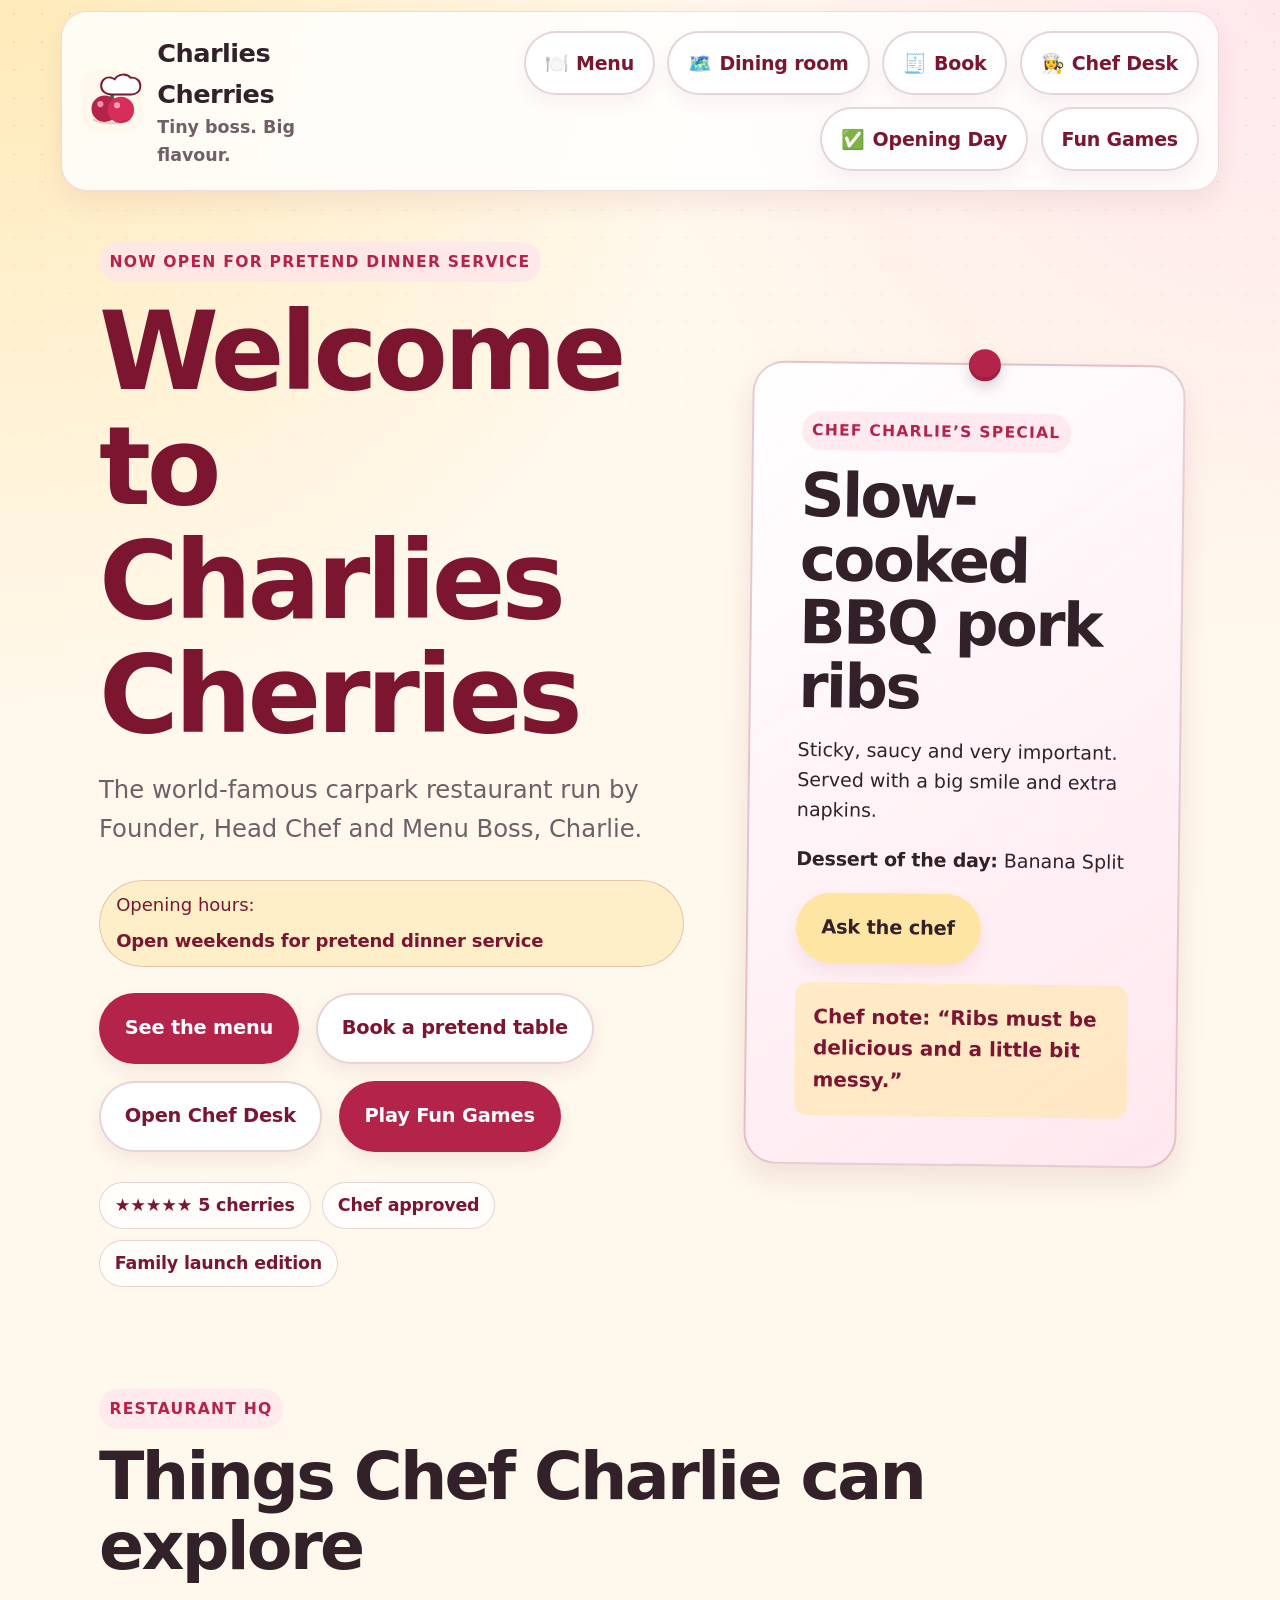
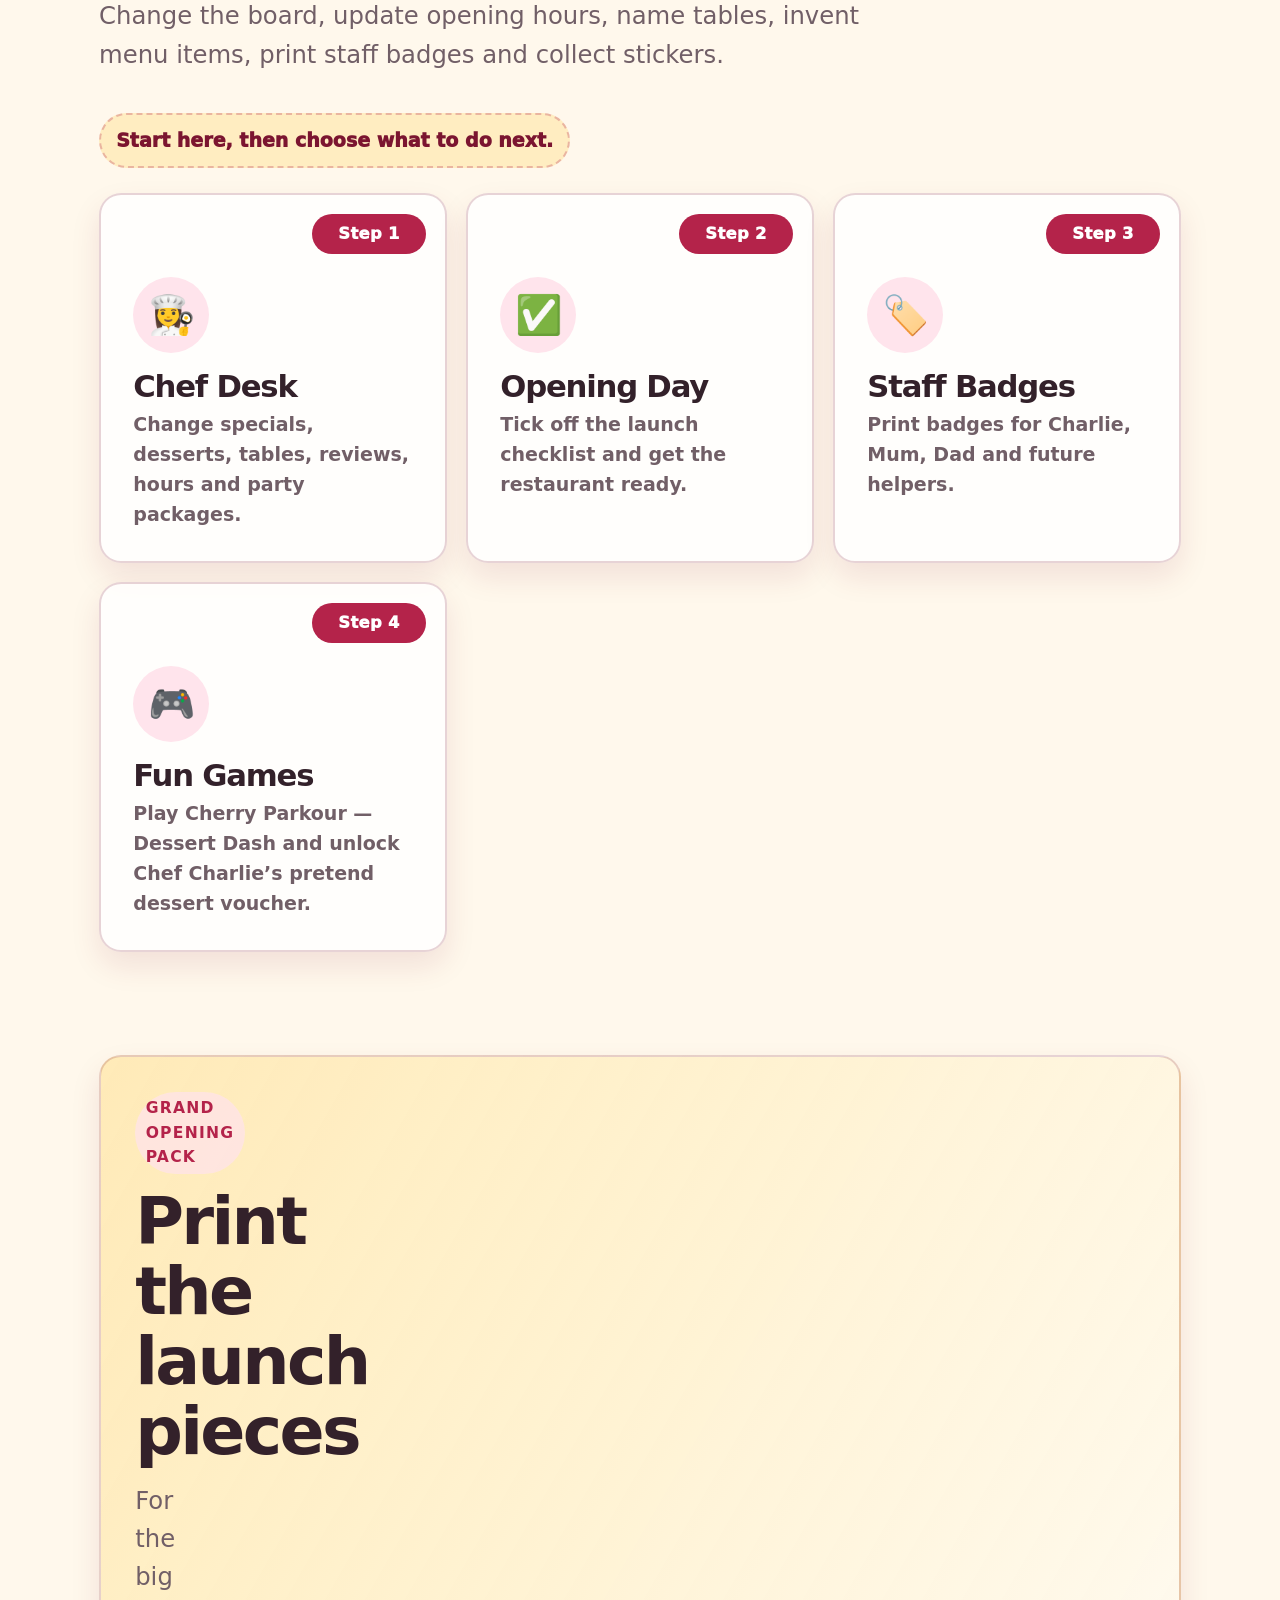
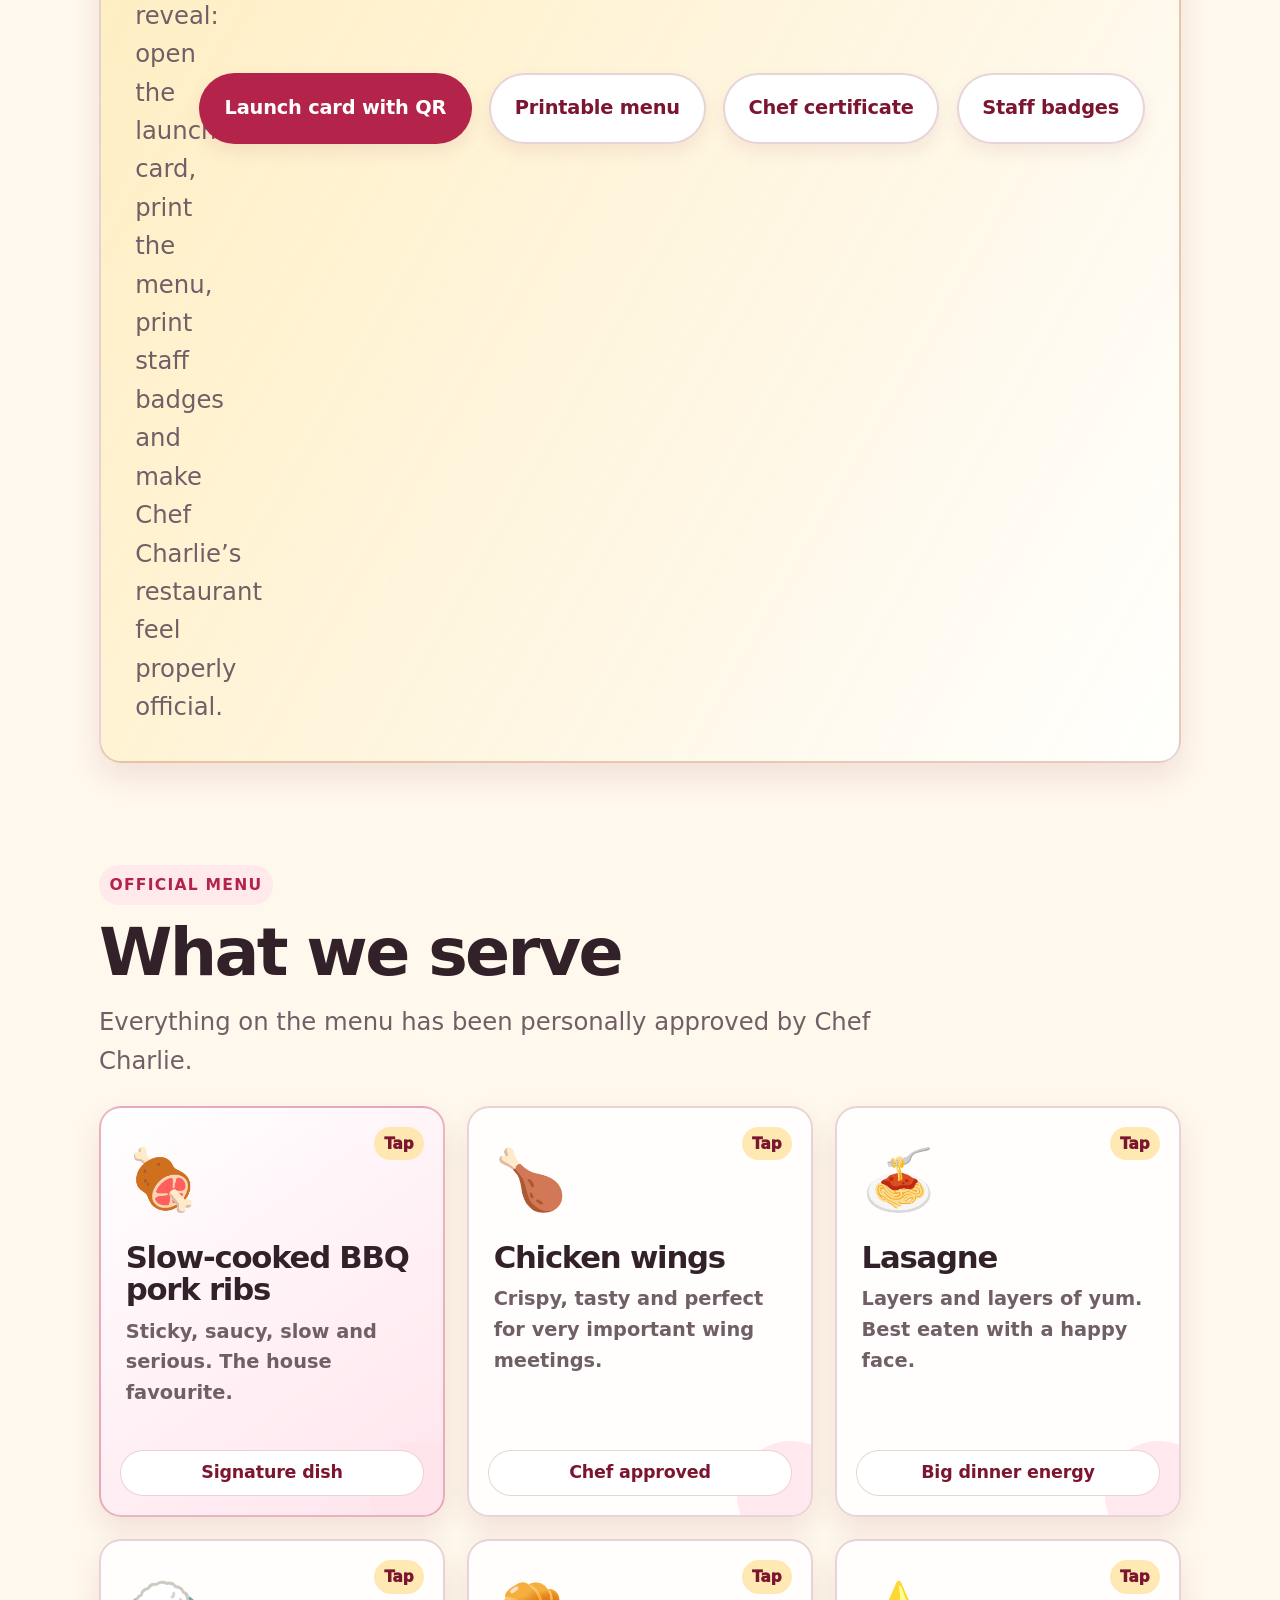
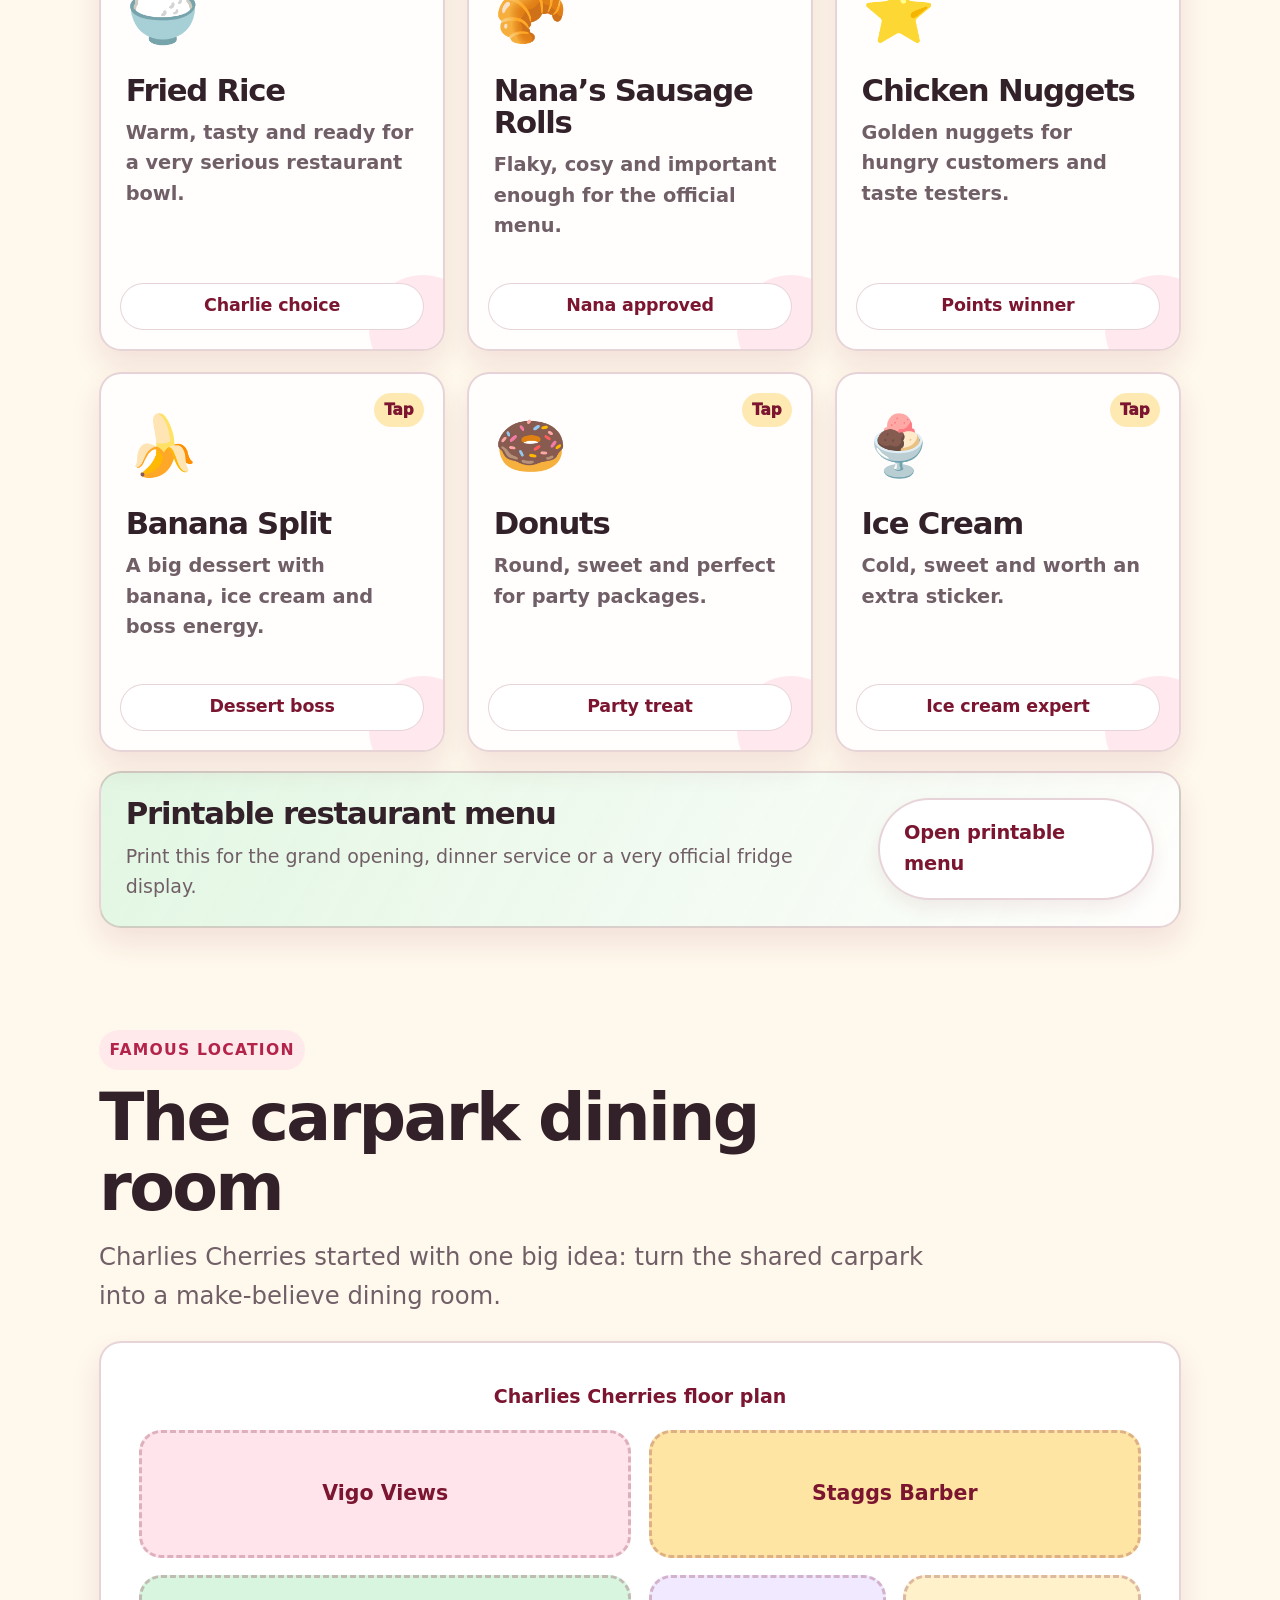
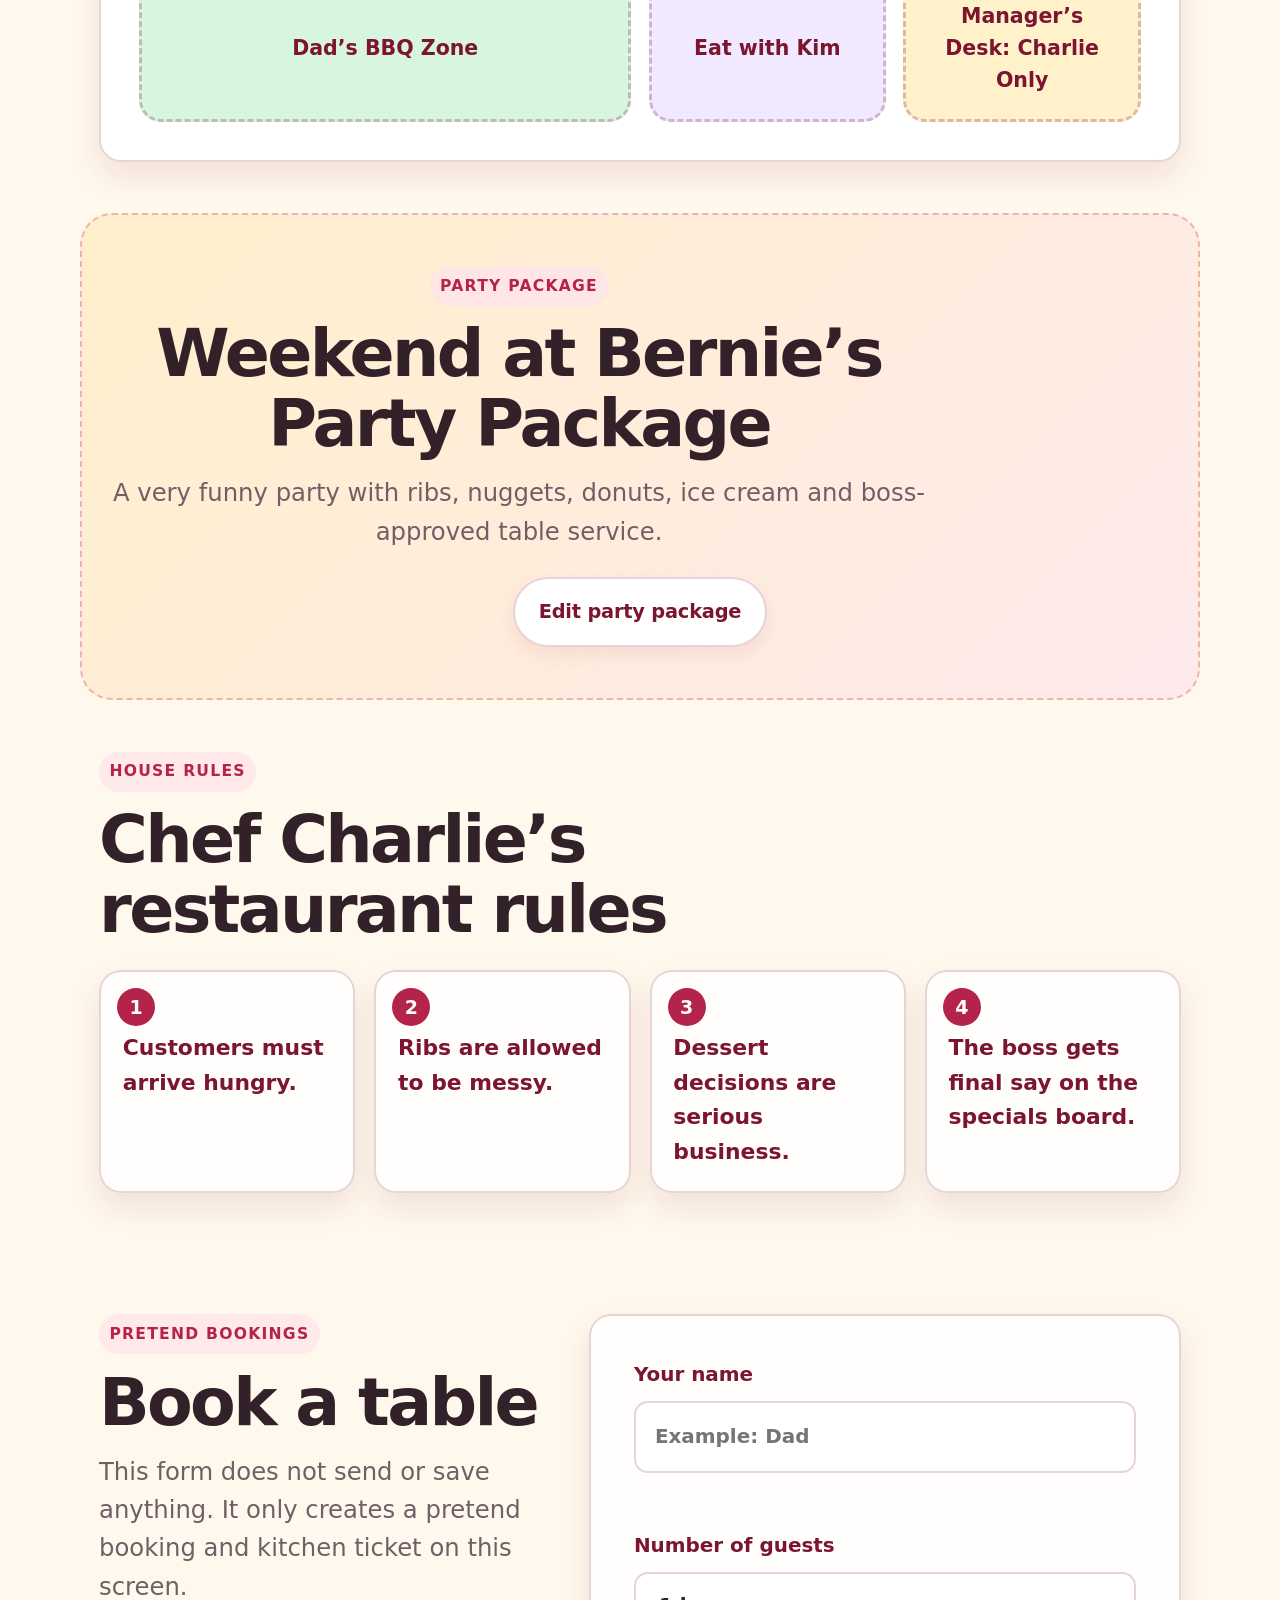
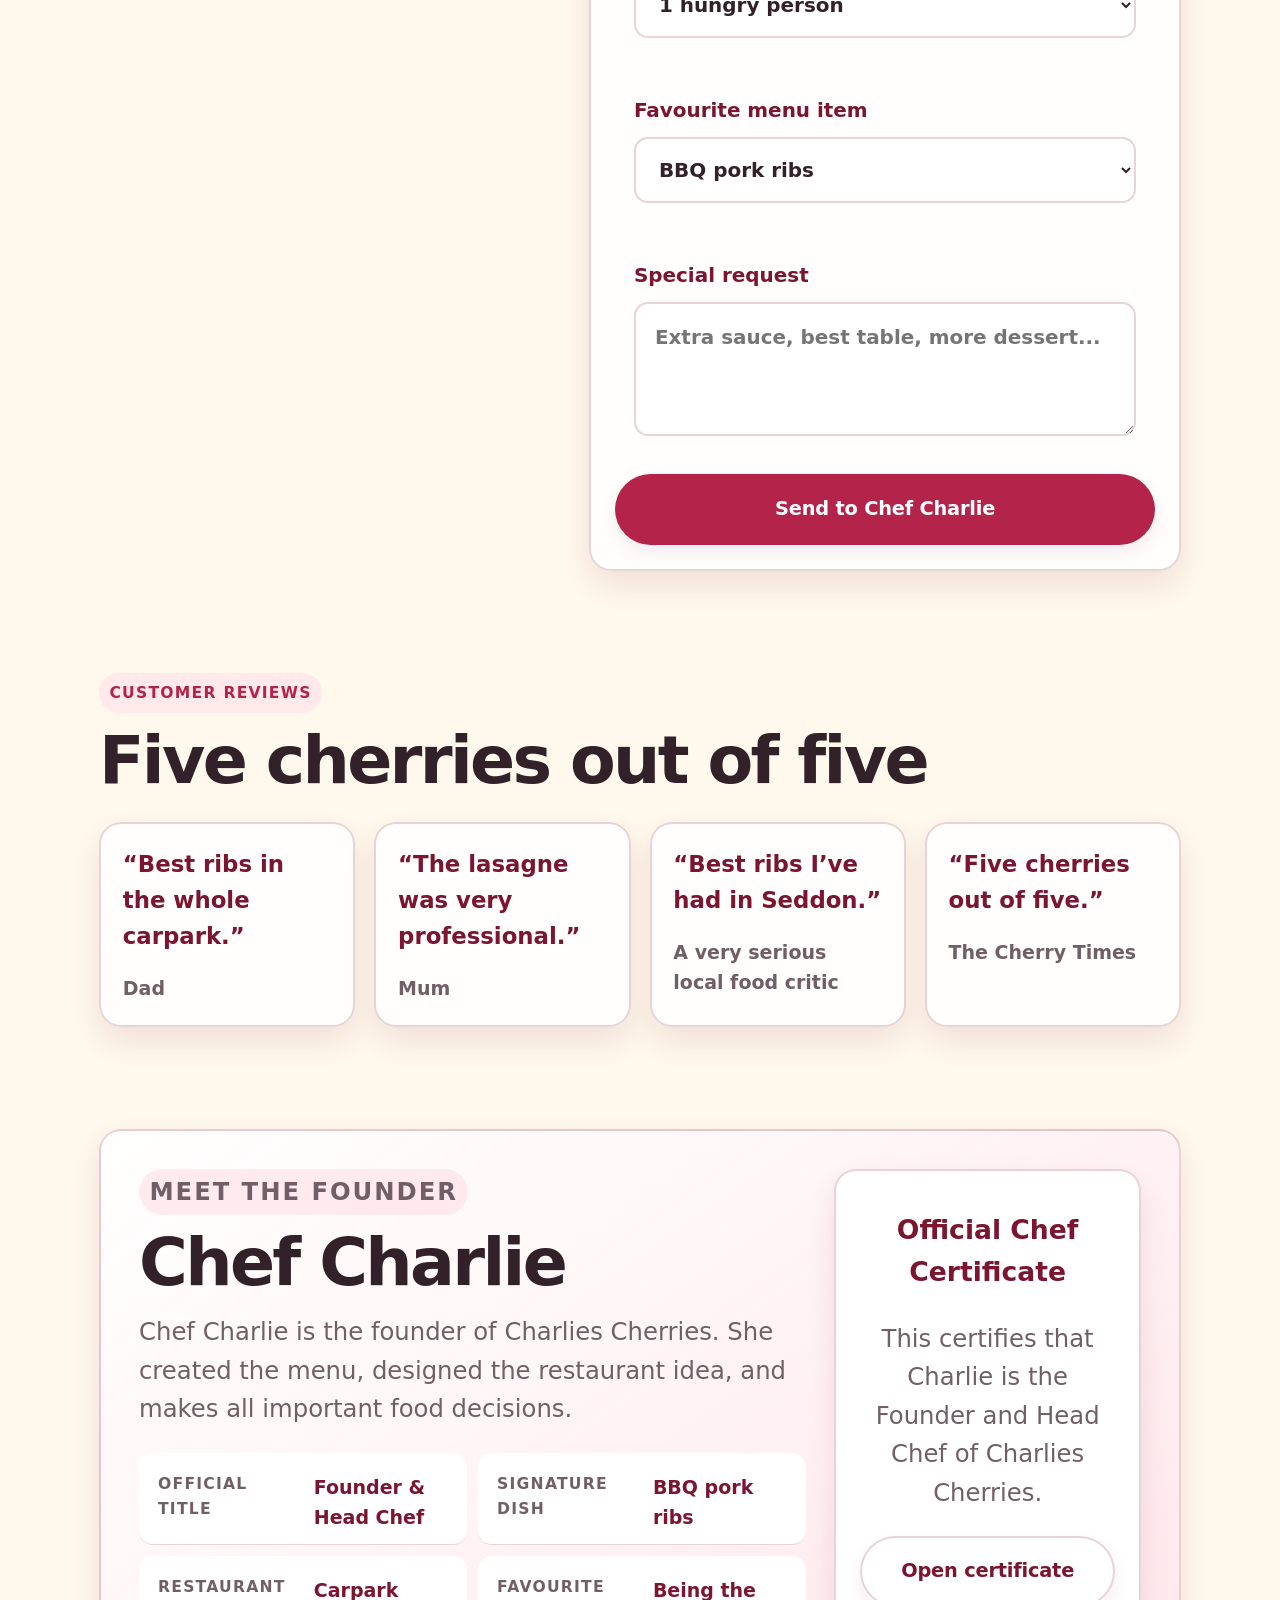
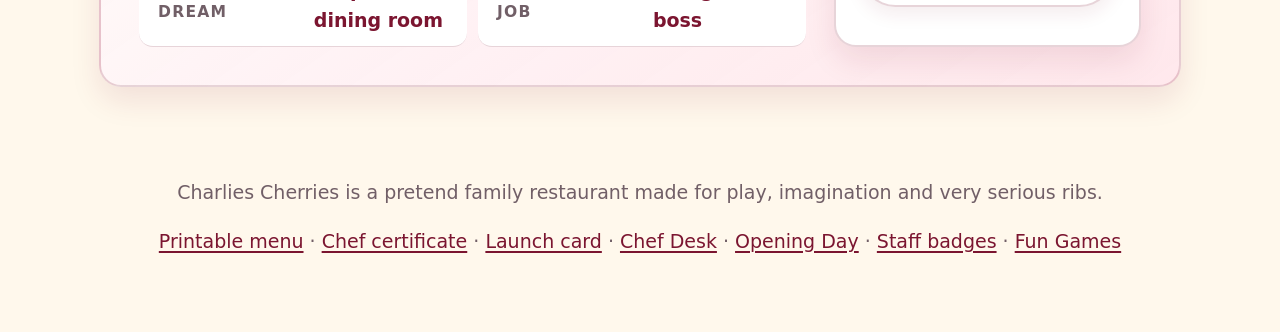
==== commit 499514e8: "Add Cherry Parkour fun game" ====
--- a/index.html
+++ b/index.html
@@ -26,6 +26,7 @@
       <a href="#bookings">Book</a>
       <a href="/chef-desk.html">Chef Desk</a>
       <a href="/opening-day.html">Opening Day</a>
+      <a href="/fun-games/">Fun Games</a>
     </nav>
   </header>
 
@@ -40,6 +41,7 @@
           <a class="button button-primary" href="#menu">See the menu</a>
           <a class="button button-secondary" href="#bookings">Book a pretend table</a>
           <a class="button button-secondary" href="/chef-desk.html">Open Chef Desk</a>
+          <a class="button button-primary" href="/fun-games/">Play Fun Games</a>
         </div>
         <ul class="hero-badges" aria-label="Restaurant highlights">
           <li>★★★★★ 5 cherries</li>
@@ -70,6 +72,7 @@
         <a class="hq-card" href="/chef-desk.html"><span aria-hidden="true">👩‍🍳</span><h3>Chef Desk</h3><p>Change specials, desserts, tables, reviews, hours and party packages.</p></a>
         <a class="hq-card" href="/opening-day.html"><span aria-hidden="true">✅</span><h3>Opening Day</h3><p>Tick off the launch checklist and get the restaurant ready.</p></a>
         <a class="hq-card" href="/staff-badges.html"><span aria-hidden="true">🏷️</span><h3>Staff Badges</h3><p>Print badges for Charlie, Mum, Dad and future helpers.</p></a>
+        <a class="hq-card" href="/fun-games/"><span aria-hidden="true">🎮</span><h3>Fun Games</h3><p>Play Cherry Parkour — Dessert Dash and unlock Chef Charlie’s pretend dessert voucher.</p></a>
       </div>
     </section>
 
@@ -144,7 +147,7 @@
     <section id="chef" class="section-shell chef" aria-labelledby="chef-title"><div class="chef-card"><div><p class="eyebrow">Meet the founder</p><h2 id="chef-title">Chef Charlie</h2><p>Chef Charlie is the founder of Charlies Cherries. She created the menu, designed the restaurant idea, and makes all important food decisions.</p><dl class="chef-facts"><div><dt>Official title</dt><dd>Founder & Head Chef</dd></div><div><dt>Signature dish</dt><dd>BBQ pork ribs</dd></div><div><dt>Restaurant dream</dt><dd>Carpark dining room</dd></div><div><dt>Favourite job</dt><dd>Being the boss</dd></div></dl></div><div class="certificate-preview"><p class="certificate-preview__title">Official Chef Certificate</p><p>This certifies that Charlie is the Founder and Head Chef of Charlies Cherries.</p><a class="button button-secondary" href="/certificate.html">Open certificate</a></div></div></section>
   </main>
 
-  <footer class="site-footer"><p>Charlies Cherries is a pretend family restaurant made for play, imagination and very serious ribs.</p><p><a href="/menu.html">Printable menu</a> · <a href="/certificate.html">Chef certificate</a> · <a href="/launch-card.html">Launch card</a> · <a href="/chef-desk.html">Chef Desk</a> · <a href="/opening-day.html">Opening Day</a> · <a href="/staff-badges.html">Staff badges</a></p></footer>
+  <footer class="site-footer"><p>Charlies Cherries is a pretend family restaurant made for play, imagination and very serious ribs.</p><p><a href="/menu.html">Printable menu</a> · <a href="/certificate.html">Chef certificate</a> · <a href="/launch-card.html">Launch card</a> · <a href="/chef-desk.html">Chef Desk</a> · <a href="/opening-day.html">Opening Day</a> · <a href="/staff-badges.html">Staff badges</a> · <a href="/fun-games/">Fun Games</a></p></footer>
   <script src="/assets/js/app.js" defer></script>
 </body>
 </html>
--- a/assets/css/styles.css
+++ b/assets/css/styles.css
@@ -1448,3 +1448,527 @@
     box-shadow: none !important;
   }
 }
+
+/* v1.3.1 iPad-first guided UX polish
+   Goal: bigger touch targets, clearer pathing, stronger reading rhythm,
+   and more obvious interactive areas for an 8-year-old using an iPad. */
+@media screen {
+  :root {
+    --touch-target: 58px;
+    --reading-width: 44rem;
+    --guide-ring: 0 0 0 5px rgba(255, 229, 163, 0.85);
+    --soft-card-shadow: 0 14px 30px rgba(123, 21, 48, 0.10);
+  }
+
+  html {
+    font-size: clamp(17px, 1.55vw, 19px);
+    -webkit-text-size-adjust: 100%;
+  }
+
+  body {
+    font-family: ui-rounded, "SF Pro Rounded", "Avenir Next Rounded", "Avenir Next", "Nunito", "Segoe UI", system-ui, sans-serif;
+    line-height: 1.58;
+  }
+
+  p,
+  li,
+  label,
+  input,
+  select,
+  textarea {
+    font-size: 1rem;
+  }
+
+  strong,
+  .button,
+  .menu-stamp,
+  .hero-badges li,
+  .site-header nav a {
+    letter-spacing: -0.01em;
+  }
+
+  a:focus-visible,
+  button:focus-visible,
+  input:focus-visible,
+  select:focus-visible,
+  textarea:focus-visible,
+  .menu-card:focus-visible,
+  .hq-card:focus-visible {
+    outline: 4px solid rgba(180, 35, 74, 0.34);
+    outline-offset: 5px;
+    box-shadow: var(--guide-ring), var(--soft-card-shadow);
+  }
+
+  .site-header {
+    max-width: min(calc(var(--max) + 2rem), calc(100% - 1.25rem));
+    margin-top: 0.6rem;
+    border: 1px solid rgba(123, 21, 48, 0.14);
+    border-radius: 26px;
+    background: rgba(255, 255, 255, 0.82);
+    box-shadow: 0 12px 28px rgba(123, 21, 48, 0.08);
+  }
+
+  .brand {
+    min-height: var(--touch-target);
+  }
+
+  .brand img {
+    width: 62px;
+    height: 62px;
+  }
+
+  .brand strong {
+    font-size: clamp(1.18rem, 2vw, 1.45rem);
+  }
+
+  .brand small {
+    font-size: 0.92rem;
+    font-weight: 800;
+  }
+
+  .site-header nav {
+    gap: 0.65rem;
+  }
+
+  .site-header nav a {
+    display: inline-flex;
+    align-items: center;
+    gap: 0.38rem;
+    min-height: var(--touch-target);
+    padding: 0.78rem 1rem;
+    border-width: 2px;
+    background: rgba(255, 255, 255, 0.92);
+    font-size: 1rem;
+    box-shadow: 0 8px 18px rgba(123, 21, 48, 0.06);
+  }
+
+  .site-header nav a[href="#menu"]::before,
+  .site-header nav a[href="/menu.html"]::before { content: "🍽️"; }
+
+  .site-header nav a[href="#dining-room"]::before { content: "🗺️"; }
+
+  .site-header nav a[href="#bookings"]::before { content: "🧾"; }
+
+  .site-header nav a[href="/chef-desk.html"]::before { content: "👩‍🍳"; }
+
+  .site-header nav a[href="/opening-day.html"]::before { content: "✅"; }
+
+  .site-header nav a[href="/staff-badges.html"]::before { content: "🏷️"; }
+
+  .section-shell {
+    padding-block: clamp(2rem, 4vw, 3.8rem);
+  }
+
+  .section-heading {
+    max-width: var(--reading-width);
+    margin-bottom: 1.35rem;
+  }
+
+  .section-heading p:not(.eyebrow),
+  .hero-subtitle,
+  .chef-card p,
+  .launch-pack-card p:not(.eyebrow) {
+    font-size: clamp(1.08rem, 2vw, 1.28rem);
+  }
+
+  .eyebrow {
+    display: inline-flex;
+    align-items: center;
+    min-height: 2.1rem;
+    margin-bottom: 0.7rem;
+    padding: 0.2rem 0.55rem;
+    border-radius: 999px;
+    background: rgba(255, 228, 236, 0.72);
+    letter-spacing: 0.08em;
+  }
+
+  h1 {
+    max-width: 12ch;
+    font-size: clamp(3.35rem, 8.5vw, 6.75rem);
+  }
+
+  h2 {
+    font-size: clamp(2.15rem, 5.2vw, 4rem);
+  }
+
+  h3 {
+    font-size: clamp(1.35rem, 2.4vw, 1.7rem);
+  }
+
+  .hero {
+    min-height: auto;
+    padding-top: clamp(2rem, 4vw, 3.5rem);
+  }
+
+  .hero-actions,
+  .screen-actions,
+  .launch-pack-actions,
+  .boss-actions,
+  .sticker-actions {
+    gap: 0.9rem;
+  }
+
+  .button {
+    min-height: var(--touch-target);
+    min-width: 8.5rem;
+    padding: 0.95rem 1.25rem;
+    font-size: 1.02rem;
+    box-shadow: 0 8px 18px rgba(123, 21, 48, 0.08);
+  }
+
+  .button-small {
+    min-height: 52px;
+  }
+
+  .hero-badges li,
+  .menu-stamp {
+    min-height: 2.45rem;
+    padding: 0.45rem 0.78rem;
+    font-size: 0.92rem;
+  }
+
+  .special-board,
+  .menu-card,
+  .print-card,
+  .map-card,
+  .launch-pack-card,
+  .rules-list li,
+  .boss-panel,
+  .boss-preview,
+  .booking-form,
+  .confirmation,
+  .review-grid blockquote,
+  .chef-card,
+  .certificate-preview,
+  .hq-card,
+  .sticker,
+  .invention-card,
+  .order-ticket,
+  .opening-progress {
+    border-width: 2px;
+    box-shadow: var(--soft-card-shadow);
+  }
+
+  .special-board {
+    transform: rotate(0.7deg);
+  }
+
+  .special-board h2 {
+    font-size: clamp(2rem, 5vw, 3.2rem);
+  }
+
+  .chef-note {
+    font-size: 1.05rem;
+  }
+
+  .hq-pack .section-heading {
+    position: relative;
+  }
+
+  .hq-pack .section-heading::after {
+    content: "Start here, then choose what to do next.";
+    display: inline-flex;
+    margin-top: 0.75rem;
+    padding: 0.55rem 0.8rem;
+    border: 2px dashed rgba(180, 35, 74, 0.28);
+    border-radius: 999px;
+    background: rgba(255, 229, 163, 0.58);
+    color: var(--cherry-dark);
+    font-weight: 1000;
+  }
+
+  .hq-pack .hq-grid {
+    counter-reset: restaurant-step;
+  }
+
+  .hq-pack .hq-card {
+    position: relative;
+    padding-top: 4.3rem;
+  }
+
+  .hq-pack .hq-card::before {
+    counter-increment: restaurant-step;
+    content: "Step " counter(restaurant-step);
+    position: absolute;
+    top: 1rem;
+    right: 1rem;
+    display: inline-grid;
+    min-width: 4.7rem;
+    min-height: 2.1rem;
+    place-items: center;
+    padding-inline: 0.65rem;
+    border-radius: 999px;
+    background: var(--cherry);
+    color: #fff;
+    font-size: 0.86rem;
+    font-weight: 1000;
+    letter-spacing: 0.02em;
+  }
+
+  .hq-card > span {
+    width: 4rem;
+    height: 4rem;
+    font-size: 2rem;
+  }
+
+  .hq-card h3 {
+    margin-bottom: 0.35rem;
+  }
+
+  .hq-card p {
+    margin-bottom: 0;
+    color: var(--muted);
+    font-weight: 750;
+  }
+
+  .menu-grid {
+    gap: 1.15rem;
+  }
+
+  .menu-card {
+    min-height: 250px;
+    padding: 1.3rem 1.3rem 4.6rem;
+  }
+
+  .menu-card[tabindex]::before {
+    content: "Tap";
+    position: absolute;
+    top: 1rem;
+    right: 1rem;
+    z-index: 2;
+    padding: 0.25rem 0.55rem;
+    border-radius: 999px;
+    background: rgba(255, 229, 163, 0.82);
+    color: var(--cherry-dark);
+    font-size: 0.8rem;
+    font-weight: 1000;
+  }
+
+  .menu-icon {
+    margin-bottom: 0.8rem;
+    font-size: 3.1rem;
+  }
+
+  .menu-card p {
+    font-size: 1.02rem;
+    font-weight: 650;
+  }
+
+  .menu-stamp {
+    bottom: 1rem;
+    left: 1rem;
+    right: 1rem;
+    justify-content: center;
+    text-align: center;
+  }
+
+  .map-grid {
+    gap: 0.9rem;
+  }
+
+  .map-zone {
+    min-height: 128px;
+    padding: 1.15rem;
+    border-width: 3px;
+    font-size: 1.08rem;
+  }
+
+  .rules-list li {
+    min-height: 140px;
+    padding: 3.1rem 1.15rem 1.15rem;
+    font-size: 1.15rem;
+  }
+
+  .boss-panel {
+    gap: 1.2rem;
+  }
+
+  .desk-hero {
+    padding: clamp(1.6rem, 4vw, 2.5rem);
+  }
+
+  .boss-form label,
+  .opening-checklist label,
+  .booking-form label {
+    gap: 0.55rem;
+    padding: 1rem;
+    font-size: 1.05rem;
+  }
+
+  .boss-form input,
+  .boss-form select,
+  .boss-form textarea,
+  .booking-form input,
+  .booking-form select,
+  .booking-form textarea {
+    min-height: var(--touch-target);
+    padding: 0.95rem 1rem;
+    font-size: 1.05rem;
+  }
+
+  .booking-form textarea,
+  .boss-form textarea {
+    min-height: 7rem;
+  }
+
+  .confirmation,
+  .order-ticket,
+  .boss-preview,
+  .opening-progress,
+  .invention-card {
+    font-size: 1.04rem;
+  }
+
+  .order-ticket dl div,
+  .chef-facts div {
+    grid-template-columns: minmax(7.5rem, 0.4fr) minmax(0, 1fr);
+  }
+
+  .sticker-book {
+    gap: 0.9rem;
+  }
+
+  .sticker {
+    min-height: 10rem;
+    padding: 1.05rem;
+  }
+
+  .sticker span {
+    width: 3.75rem;
+    height: 3.75rem;
+    font-size: 2rem;
+  }
+
+  .sticker strong {
+    font-size: 1.04rem;
+  }
+
+  .review-grid p {
+    font-size: 1.2rem;
+  }
+
+  .badge-grid {
+    gap: 1.15rem;
+  }
+
+  .staff-badge {
+    min-height: 250px;
+  }
+
+  .site-footer {
+    font-size: 0.98rem;
+  }
+}
+
+@media screen and (min-width: 700px) and (max-width: 1180px) {
+  :root {
+    --max: 980px;
+  }
+
+  .site-header {
+    position: sticky;
+    top: 0.5rem;
+  }
+
+  .site-header nav {
+    width: 100%;
+    justify-content: flex-start;
+  }
+
+  .hero,
+  .bookings,
+  .chef-card,
+  .launch-pack-card,
+  .boss-panel {
+    grid-template-columns: 1fr;
+  }
+
+  .hero {
+    gap: 1.6rem;
+  }
+
+  .hero-copy {
+    max-width: 48rem;
+  }
+
+  .hero-actions .button {
+    flex: 1 1 15rem;
+  }
+
+  .launch-pack-actions {
+    justify-content: flex-start;
+  }
+
+  .menu-grid,
+  .review-grid,
+  .rules-list {
+    grid-template-columns: repeat(2, minmax(0, 1fr));
+  }
+
+  .confirmation {
+    grid-column: auto;
+  }
+
+  .boss-panel > .sticker-book,
+  .boss-panel > .hq-grid,
+  .boss-panel > .opening-checklist,
+  .boss-panel > .boss-preview,
+  .boss-panel > .invention-card,
+  .boss-panel > .opening-progress,
+  .boss-panel > .boss-actions {
+    grid-column: auto;
+  }
+}
+
+@media screen and (max-width: 700px) {
+  html {
+    font-size: 17px;
+  }
+
+  .site-header {
+    position: relative;
+    border-radius: 22px;
+  }
+
+  .brand img {
+    width: 56px;
+    height: 56px;
+  }
+
+  .site-header nav a {
+    flex: 1 1 calc(50% - 0.65rem);
+    justify-content: center;
+    min-height: 56px;
+    text-align: center;
+  }
+
+  h1 {
+    font-size: clamp(3rem, 17vw, 4.8rem);
+  }
+
+  .hero-actions .button,
+  .screen-actions .button,
+  .launch-pack-actions .button,
+  .boss-actions .button,
+  .sticker-actions .button {
+    width: 100%;
+  }
+
+  .hq-pack .hq-card {
+    padding-top: 4rem;
+  }
+
+  .menu-card {
+    min-height: 220px;
+  }
+
+  .map-zone {
+    min-height: 108px;
+  }
+
+  .order-ticket dl div,
+  .chef-facts div {
+    grid-template-columns: 1fr;
+  }
+}
+
